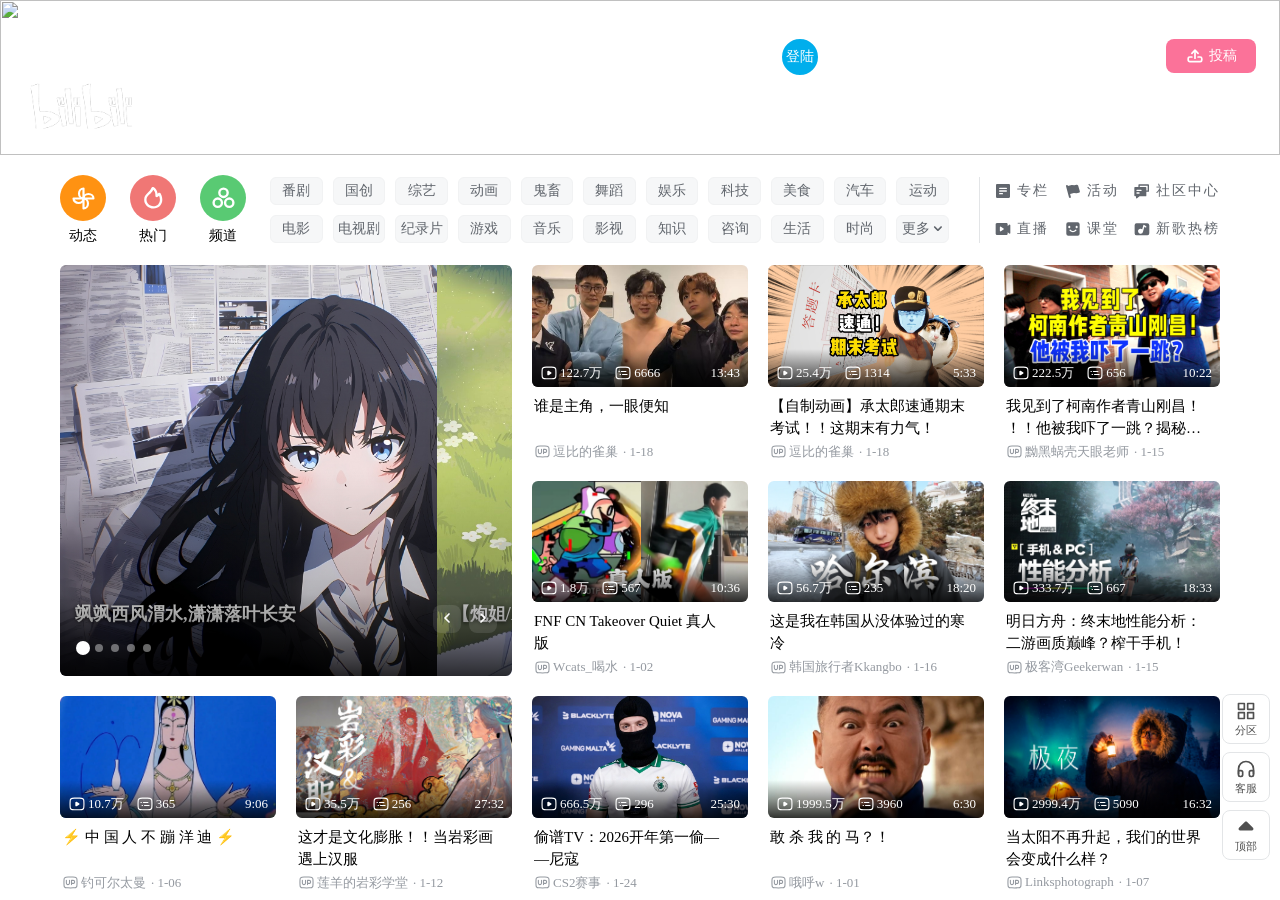
==== bilibili/index.html @ 8c2b35df "4" ====
<!DOCTYPE html>
<html lang="en">
<head>
    <meta charset="UTF-8">
    <meta name="viewport" content="width=device-width, initial-scale=1.0">
    <title>我的Bilibili</title>
    <link rel="stylesheet" href="./css/base.css">
    <link rel="icon" href="./favicon.ico">
    <link rel="stylesheet" href="./css/index.css">
    <script src="./js/carousel.js" defer></script>
</head>
<body>
    <!-- 头部 -->
    <div class="large-header">
        <!-- 导航 -->
        <div class="bili-nav">
            <ul class="left-entry">
                <li>
                    <svg width="18" height="18" viewBox="0 0 18 18" fill="none" xmlns="http://www.w3.org/2000/svg"><path fill-rule="evenodd" clip-rule="evenodd" d="M3.73252 2.67094C3.33229 2.28484 3.33229 1.64373 3.73252 1.25764C4.11291 0.890684 4.71552 0.890684 5.09591 1.25764L7.21723 3.30403C7.27749 3.36218 7.32869 3.4261 7.37081 3.49407H10.5789C10.6211 3.4261 10.6723 3.36218 10.7325 3.30403L12.8538 1.25764C13.2342 0.890684 13.8368 0.890684 14.2172 1.25764C14.6175 1.64373 14.6175 2.28484 14.2172 2.67094L13.364 3.49407H14C16.2091 3.49407 18 5.28493 18 7.49407V12.9996C18 15.2087 16.2091 16.9996 14 16.9996H4C1.79086 16.9996 0 15.2087 0 12.9996V7.49406C0 5.28492 1.79086 3.49407 4 3.49407H4.58579L3.73252 2.67094ZM4 5.42343C2.89543 5.42343 2 6.31886 2 7.42343V13.0702C2 14.1748 2.89543 15.0702 4 15.0702H14C15.1046 15.0702 16 14.1748 16 13.0702V7.42343C16 6.31886 15.1046 5.42343 14 5.42343H4ZM5 9.31747C5 8.76519 5.44772 8.31747 6 8.31747C6.55228 8.31747 7 8.76519 7 9.31747V10.2115C7 10.7638 6.55228 11.2115 6 11.2115C5.44772 11.2115 5 10.7638 5 10.2115V9.31747ZM12 8.31747C11.4477 8.31747 11 8.76519 11 9.31747V10.2115C11 10.7638 11.4477 11.2115 12 11.2115C12.5523 11.2115 13 10.7638 13 10.2115V9.31747C13 8.76519 12.5523 8.31747 12 8.31747Z" fill="currentColor"></path></svg>
                    <a href="/" class="entry-title"><span>首页</span></a>
                </li>
                <li><a href="/" class="entry-title"><span>番剧</span></a></li>
                <li><a href="/" class="entry-title"><span>直播</span></a></li>
                <li><a href="/" class="entry-title"><span>游戏中心</span></a></li>
                <li><a href="/" class="entry-title"><span>会员购</span></a></li>
                <li><a href="/" class="entry-title"><span>漫画</span></a></li>
                <li><a href="/" class="entry-title"><span>赛事</span></a></li>
                <li>
                    <svg width="16" height="16" viewBox="0 0 16 16" fill="none" xmlns="http://www.w3.org/2000/svg"><path d="M7.23181 8.65895V1.75796C7.23181 1.33935 7.57582 1 8.00018 1C8.42453 1 8.76854 1.33935 8.76854 1.75796V8.67097L9.98589 7.47009C10.286 7.17409 10.7725 7.17409 11.0725 7.47009C11.3726 7.7661 11.3726 8.24601 11.0725 8.54201L8.54958 11.0308C8.24952 11.3268 7.76302 11.3268 7.46295 11.0308L4.94002 8.54201C4.63995 8.24601 4.63995 7.7661 4.94002 7.47009C5.24008 7.17409 5.72658 7.17409 6.02665 7.47009L7.23181 8.65895Z" fill="currentColor"></path><path d="M3.48023 4.29936C2.40686 4.29936 1.53672 5.15772 1.53672 6.21656V11.5669C1.53672 12.6257 2.40686 13.4841 3.48023 13.4841H12.5198C13.5931 13.4841 14.4633 12.6257 14.4633 11.5669V6.21656C14.4633 5.15772 13.5931 4.29936 12.5198 4.29936H11.6158C11.1915 4.29936 10.8475 3.96001 10.8475 3.5414C10.8475 3.12279 11.1915 2.78344 11.6158 2.78344H12.5198C14.4418 2.78344 16 4.3205 16 6.21656V11.5669C16 13.4629 14.4418 15 12.5198 15H3.48023C1.55815 15 0 13.4629 0 11.5669V6.21656C0 4.3205 1.55815 2.78344 3.48023 2.78344H4.38418C4.80853 2.78344 5.15254 3.12279 5.15254 3.5414C5.15254 3.96001 4.80853 4.29936 4.38418 4.29936H3.48023Z" fill="currentColor"></path></svg>
                    <a href="/" class="entry-title"><span>下载客户端</span></a>
                </li>
            </ul>
            <div class="center-search-container">
                <!-- 左侧输入框 -->
                <div class="nav-search-content">
                    <input type="text" class="nav-search-input">
                </div>
                <!-- 右侧按钮 -->
                <div class="nav-search-button">
                    <svg width="17" height="17" viewBox="0 0 17 17" fill="none" xmlns="http://www.w3.org/2000/svg"><path fill-rule="evenodd" clip-rule="evenodd" d="M16.3451 15.2003C16.6377 15.4915 16.4752 15.772 16.1934 16.0632C16.15 16.1279 16.0958 16.1818 16.0525 16.2249C15.7707 16.473 15.4456 16.624 15.1854 16.3652L11.6848 12.8815C10.4709 13.8198 8.97529 14.3267 7.44714 14.3267C3.62134 14.3267 0.5 11.2314 0.5 7.41337C0.5 3.60616 3.6105 0.5 7.44714 0.5C11.2729 0.5 14.3943 3.59538 14.3943 7.41337C14.3943 8.98802 13.8524 10.5087 12.8661 11.7383L16.3451 15.2003ZM2.13647 7.4026C2.13647 10.3146 4.52083 12.6766 7.43624 12.6766C10.3517 12.6766 12.736 10.3146 12.736 7.4026C12.736 4.49058 10.3517 2.1286 7.43624 2.1286C4.50999 2.1286 2.13647 4.50136 2.13647 7.4026Z" fill="currentColor"></path></svg>
                </div>
            </div>
            <ul class="right-entry">
                <li class="header-avatar">
                    <a href="/">
                        <span>登陆</span>
                    </a>
                </li>
                <li class="right-entry-item"><a href="/">
                    <svg width="20" height="20" viewBox="0 0 20 20" fill="none" xmlns="http://www.w3.org/2000/svg"><path fill-rule="evenodd" clip-rule="evenodd" d="M10 1C5.02955 1 1 5.02955 1 10C1 14.9705 5.02955 19 10 19C14.9705 19 19 14.9705 19 10C19 5.02955 14.9705 1 10 1ZM10.0006 2.63614C14.0612 2.63614 17.3642 5.93996 17.3642 9.99977C17.3642 14.0604 14.0612 17.3634 10.0006 17.3634C5.93996 17.3634 2.63696 14.0604 2.63696 9.99977C2.63696 5.93996 5.93996 2.63614 10.0006 2.63614Z" fill="currentColor"></path><path d="M13.1381 8.05573V8.05331H10.7706C10.7859 7.8643 10.7948 7.67286 10.7948 7.47981C10.7948 7.26414 10.7843 7.05008 10.7649 6.83926C10.7658 6.82552 10.7674 6.81179 10.7674 6.79725V6.79483C10.7674 6.35541 10.4111 6 9.97254 6C9.53312 6 9.17771 6.35622 9.17771 6.79483V6.79725C9.17771 6.85137 9.18336 6.90468 9.19386 6.95557L9.18255 6.95719C9.19871 7.12924 9.20759 7.30291 9.20759 7.479C9.20759 7.67286 9.19709 7.8643 9.17771 8.0525H6.74313V8.05573C6.32876 8.08239 6 8.42649 6 8.84814V8.85057C6 9.28998 6.33683 9.64216 6.77544 9.64216C6.80937 9.64216 6.8441 9.64378 6.89903 9.64297L8.7601 9.63893C8.28837 10.7294 7.47011 11.6341 6.44507 12.2149C6.44023 12.2173 6.43619 12.2197 6.43134 12.2229C6.42003 12.2294 6.40953 12.2359 6.39822 12.2423L6.39903 12.2431C6.17528 12.3837 6.02585 12.6325 6.02585 12.916V12.9184C6.02585 13.3578 6.38207 13.7132 6.82068 13.7132C6.99111 13.7132 7.14782 13.6591 7.27706 13.5687C8.7706 12.706 9.9168 11.3094 10.4556 9.64055H13.0105C13.0517 9.64136 13.1131 9.63893 13.1131 9.63893C13.5905 9.62924 13.9039 9.2916 13.9039 8.85299V8.85057C13.9047 8.42003 13.5638 8.07108 13.1381 8.05573Z" fill="currentColor"></path><path d="M13.7731 12.5388C13.7715 12.5356 13.7691 12.5331 13.7674 12.5307C13.74 12.4814 13.7077 12.4362 13.6713 12.3942C13.1584 11.6672 12.513 11.0412 11.7674 10.5541L11.7666 10.555C11.6366 10.4613 11.4766 10.4055 11.3046 10.4055C10.8652 10.4055 10.5098 10.7617 10.5098 11.2003V11.2028C10.5098 11.5033 10.677 11.765 10.9233 11.8999C11.5615 12.3215 12.0825 12.8045 12.4944 13.4499L12.5372 13.5041C12.6786 13.6333 12.866 13.7133 13.0728 13.7133C13.5122 13.7133 13.8676 13.3571 13.8676 12.9184V12.916C13.8668 12.7795 13.8329 12.6511 13.7731 12.5388Z" fill="currentColor"></path></svg>
                    <span>大会员</span>
                </a></li>
                <li class="right-entry-item"><a href="/">
                    <svg width="20" height="20" viewBox="0 0 20 20" fill="none" xmlns="http://www.w3.org/2000/svg"><path d="M15.435 17.7717H4.567C2.60143 17.7717 1 16.1723 1 14.2047V5.76702C1 3.80144 2.59942 2.20001 4.567 2.20001H15.433C17.3986 2.20001 19 3.79943 19 5.76702V14.2047C19.002 16.1703 17.4006 17.7717 15.435 17.7717ZM4.567 4.00062C3.59327 4.00062 2.8006 4.79328 2.8006 5.76702V14.2047C2.8006 15.1784 3.59327 15.9711 4.567 15.9711H15.433C16.4067 15.9711 17.1994 15.1784 17.1994 14.2047V5.76702C17.1994 4.79328 16.4067 4.00062 15.433 4.00062H4.567Z" fill="currentColor"></path><path d="M9.99943 11.2C9.51188 11.2 9.02238 11.0667 8.59748 10.8019L8.5407 10.7635L4.3329 7.65675C3.95304 7.37731 3.88842 6.86226 4.18996 6.50976C4.48954 6.15544 5.0417 6.09699 5.4196 6.37643L9.59412 9.45943C9.84279 9.60189 10.1561 9.60189 10.4067 9.45943L14.5812 6.37643C14.9591 6.09699 15.5113 6.15544 15.8109 6.50976C16.1104 6.86409 16.0478 7.37731 15.6679 7.65675L11.4014 10.8019C10.9765 11.0667 10.487 11.2 9.99943 11.2Z" fill="currentColor"></path></svg>
                    <span>消息</span>
                </a></li>
                <li class="right-entry-item"><a href="/">
                    <svg width="20" height="21" viewBox="0 0 20 21" fill="none" xmlns="http://www.w3.org/2000/svg"><g clip-path="url(#clip0)"><path d="M10 10.743C7.69883 10.743 5.83333 8.87747 5.83333 6.5763C5.83333 4.27512 7.69883 2.40964 10 2.40964V10.743Z" stroke="currentColor" stroke-width="1.6" stroke-linejoin="round"></path><path d="M10 10.743C10 13.0441 8.1345 14.9096 5.83333 14.9096C3.53217 14.9096 1.66667 13.0441 1.66667 10.743H10Z" stroke="currentColor" stroke-width="1.6" stroke-linejoin="round"></path><path d="M10 10.743C10 8.44182 11.8655 6.57632 14.1667 6.57632C16.4679 6.57632 18.3333 8.44182 18.3333 10.743H10Z" stroke="currentColor" stroke-width="1.6" stroke-linejoin="round"></path><path d="M9.99999 10.743C12.3012 10.743 14.1667 12.6085 14.1667 14.9096C14.1667 17.2108 12.3012 19.0763 9.99999 19.0763V10.743Z" stroke="currentColor" stroke-width="1.6" stroke-linejoin="round"></path></g><defs><clipPath id="clip0"><rect width="20" height="20" fill="currentColor" transform="matrix(-1 0 0 1 20 0.742981)"></rect></clipPath></defs></svg>
                    <span>动态</span>
                </a></li>
                <li class="right-entry-item"><a href="/">
                    <svg width="20" height="21" viewBox="0 0 20 21" fill="none" xmlns="http://www.w3.org/2000/svg"><path fill-rule="evenodd" clip-rule="evenodd" d="M11.0505 3.16759L12.7915 6.69573C12.954 7.02647 13.2702 7.25612 13.6349 7.30949L17.5294 7.87474C18.448 8.00817 18.8159 9.13785 18.1504 9.78639L15.3331 12.5334C15.0686 12.7905 14.9481 13.1609 15.0104 13.5256L15.6759 17.4031C15.8328 18.3184 14.8721 19.0171 14.0497 18.5845L10.5661 16.7537C10.2402 16.5823 9.85042 16.5823 9.52373 16.7537L6.04087 18.5845C5.21848 19.0171 4.2578 18.3184 4.41468 17.4031L5.07939 13.5256C5.14166 13.1609 5.02198 12.7905 4.75755 12.5334L1.9394 9.78639C1.27469 9.13785 1.64182 8.00817 2.56126 7.87474L6.4549 7.30949C6.82041 7.25612 7.13578 7.02647 7.29832 6.69573L9.04015 3.16759C9.45095 2.33468 10.6389 2.33468 11.0505 3.16759Z" stroke="currentColor" stroke-width="1.6" stroke-linecap="round" stroke-linejoin="round"></path><path d="M11.603 11.8739C11.413 12.5556 10.7871 13.0554 10.0447 13.0554C9.29592 13.0554 8.66679 12.5467 8.48242 11.8569" stroke="currentColor" stroke-width="1.6" stroke-linecap="round" stroke-linejoin="round"></path></svg>
                    <span>收藏</span>
                </a></li>
                <li class="right-entry-item"><a href="/">
                    <svg width="20" height="21" viewBox="0 0 20 21" fill="none" xmlns="http://www.w3.org/2000/svg"><path fill-rule="evenodd" clip-rule="evenodd" d="M10 1.74286C5.02955 1.74286 1 5.7724 1 10.7429C1 15.7133 5.02955 19.7429 10 19.7429C14.9705 19.7429 19 15.7133 19 10.7429C19 5.7724 14.9705 1.74286 10 1.74286ZM10.0006 3.379C14.0612 3.379 17.3642 6.68282 17.3642 10.7426C17.3642 14.8033 14.0612 18.1063 10.0006 18.1063C5.93996 18.1063 2.63696 14.8033 2.63696 10.7426C2.63696 6.68282 5.93996 3.379 10.0006 3.379Z" fill="currentColor"></path><path d="M9.99985 6.6521V10.743" stroke="currentColor" stroke-width="1.7" stroke-linecap="round"></path><path d="M12.4545 10.7427H10" stroke="currentColor" stroke-width="1.7" stroke-linecap="round"></path></svg>
                    <span>历史</span>
                </a></li>
                <li class="right-entry-item"><a href="/">
                    <svg width="20" height="21" viewBox="0 0 20 21" fill="none" xmlns="http://www.w3.org/2000/svg"><mask id="mask0" mask-type="alpha" maskUnits="userSpaceOnUse" x="2" y="1" width="16" height="20"><path fill-rule="evenodd" clip-rule="evenodd" d="M2.5 1.74286H17.5V20.0762H2.5V1.74286Z" fill="currentColor"></path></mask><g mask="url(#mask0)"><path fill-rule="evenodd" clip-rule="evenodd" d="M9.99999 1.74286C9.92916 1.74286 9.85916 1.74369 9.78833 1.74536C5.85416 1.85453 2.58416 5.14869 2.50166 9.08286C2.44999 11.5404 3.58666 13.7304 5.36999 15.1337C5.52166 15.2529 5.63166 15.4162 5.67333 15.6045L6.30416 18.447C6.51583 19.3987 7.36083 20.0762 8.33583 20.0762H11.6617C12.6383 20.0762 13.4842 19.3987 13.6958 18.4445L14.3275 15.602C14.3692 15.4154 14.4775 15.2537 14.6275 15.1354C16.3733 13.7629 17.5 11.637 17.5 9.24286C17.5 5.10036 14.1425 1.74286 9.99999 1.74286ZM10.0003 3.40939C13.2161 3.40939 15.8336 6.02606 15.8336 9.24273C15.8336 11.0386 15.0186 12.7086 13.5978 13.8252C13.1428 14.1827 12.8244 14.6852 12.7011 15.2402L12.0686 18.0827C12.0269 18.2752 11.8586 18.4094 11.6619 18.4094H8.33609C8.14109 18.4094 7.97359 18.2761 7.93192 18.0852L7.30025 15.2427C7.17609 14.6869 6.85775 14.1827 6.40109 13.8236C4.94359 12.6769 4.12942 10.9619 4.16859 9.11773C4.23192 6.05523 6.77442 3.49606 9.83442 3.41189C9.88942 3.41023 9.94525 3.40939 10.0003 3.40939Z" fill="currentColor"></path><path d="M10 6.81299L8.81253 9.18726H11.1875L9.99952 11.561" stroke="currentColor" stroke-width="1.6" stroke-linecap="round" stroke-linejoin="round"></path></g><path d="M6.66656 15.9095H13.3332" stroke="currentColor" stroke-width="1.7"></path></svg>
                    <span>创作中心</span>
                </a></li>
                <li><a href="/" class="upload">
                    <svg width="18" height="18" viewBox="0 0 18 18" fill="none" xmlns="http://www.w3.org/2000/svg"><path d="M12.0824 10H14.1412C15.0508 10 15.7882 10.7374 15.7882 11.6471V12.8824C15.7882 13.792 15.0508 14.5294 14.1412 14.5294H3.84707C2.93743 14.5294 2.20001 13.792 2.20001 12.8824V11.6471C2.20001 10.7374 2.93743 10 3.84707 10H5.90589" stroke="currentColor" stroke-width="1.7" stroke-linecap="round" stroke-linejoin="round"></path><path d="M8.99413 11.2353L8.99413 3.82353" stroke="currentColor" stroke-width="1.7" stroke-linecap="round" stroke-linejoin="round"></path><path d="M12.0823 6.29413L8.9941 3.20589L5.90587 6.29413" stroke="currentColor" stroke-width="1.7" stroke-linecap="round" stroke-linejoin="round"></path></svg>
                    <span>投稿</span>
                </a></li>
            </ul>
        </div>
        <!-- banner -->
        <div class="bili-banner">
            <img src="./images/header/header-banner.gif" alt="">
            <div class="logo">
                <a href="/">
                    <img src="./images/header/bili_logo.png" alt="">
                </a>
            </div>
            <div class="mask"></div>
        </div>
        <!-- 频道 -->
        <div class="bili-channel">
            <div class="channel-icons">
                <a href="/">
                    <div class="icon-bg icon-bg_dynamic">
                        <svg width="22" height="23" viewBox="0 0 22 23" fill="none" xmlns="http://www.w3.org/2000/svg"><path d="M6.41659 15.625C3.88528 15.625 1.83325 13.7782 1.83325 11.5H10.9999C10.9999 13.7782 8.94789 15.625 6.41659 15.625Z" stroke="white" stroke-width="2" stroke-linecap="round" stroke-linejoin="round"></path><path d="M15.125 16.0827C15.125 18.614 13.2782 20.666 11 20.666L11 11.4993C13.2782 11.4993 15.125 13.5514 15.125 16.0827Z" stroke="white" stroke-width="2" stroke-linecap="round" stroke-linejoin="round"></path><path d="M6.875 6.91667C6.875 9.44797 8.72183 11.5 11 11.5L11 2.33333C8.72182 2.33333 6.875 4.38536 6.875 6.91667Z" stroke="white" stroke-width="2" stroke-linecap="round" stroke-linejoin="round"></path><path d="M15.5833 7.375C13.052 7.375 11 9.22183 11 11.5H20.1667C20.1667 9.22183 18.1146 7.375 15.5833 7.375Z" stroke="white" stroke-width="2" stroke-linecap="round" stroke-linejoin="round"></path></svg>
                    </div>
                    <span>动态</span>
                </a>
                <a href="/">
                    <div class="icon-bg icon-bg_popular">
                        <svg width="22" height="22" viewBox="0 0 22 22" fill="none" xmlns="http://www.w3.org/2000/svg"><path fill-rule="evenodd" clip-rule="evenodd" d="M4.89054 17.272L4.89277 17.2742C6.49674 18.8782 8.66472 19.7888 10.9624 19.7888C13.2503 19.7888 15.2113 19.0539 16.6107 17.6108L16.6108 17.6108L16.6128 17.6086C18.0002 16.1345 18.7835 14.182 18.7421 12.1819C18.7852 11.3835 18.6916 9.36321 17.4088 6.75488L17.4082 6.7537C17.209 6.35523 16.8163 6.06598 16.3391 5.96993C15.8904 5.87103 15.4021 6.01997 15.061 6.35741C14.9094 6.48781 14.7796 6.61755 14.6655 6.7317L14.6637 6.73348L14.6329 6.76426C14.2107 3.35588 12.6083 1.7368 11.1654 1.00465C11.148 0.987812 11.1265 0.967972 11.1036 0.950782C11.0775 0.931205 11.0311 0.900467 10.9694 0.888912C10.2276 0.608301 9.41043 1.01168 9.1237 1.77629L9.12314 1.7778C8.50566 3.46558 7.35287 4.62281 6.16627 5.76704C4.51756 7.33121 2.75938 9.03623 2.80163 12.093C2.75906 14.055 3.54464 15.8826 4.89054 17.272ZM3.04999 13.0648C3.01092 12.7459 2.99439 12.4218 3.00168 12.0939C2.95933 9.12977 4.6531 7.47834 6.30453 5.9116C7.49017 4.76831 8.67581 3.58267 9.31098 1.84655C9.56504 1.16904 10.2849 0.830288 10.9201 1.08435C10.9624 1.08435 11.0048 1.1267 11.0471 1.16904C11.9267 1.60884 12.8853 2.39635 13.5753 3.77299C12.8853 2.39633 11.9267 1.6088 11.0471 1.16901C11.0047 1.12666 10.9624 1.08432 10.9201 1.08432C10.2849 0.830251 9.56503 1.16901 9.31097 1.84651C8.6758 3.58263 7.49016 4.76827 6.30452 5.91157C4.65309 7.47831 2.95932 9.12973 3.00166 12.0938C2.99438 12.4218 3.01092 12.7459 3.04999 13.0648ZM14.477 7.18189C14.477 7.1819 14.477 7.18192 14.477 7.18193C14.5828 7.09724 14.6887 6.99138 14.8052 6.87493C14.9216 6.75849 15.0486 6.63146 15.1968 6.50442C15.4932 6.20801 15.9167 6.08098 16.2978 6.16567C16.7212 6.25036 17.06 6.50443 17.2294 6.84318C17.3088 7.0046 17.3835 7.16371 17.4539 7.32035C17.3835 7.1637 17.3087 7.00458 17.2294 6.84314C17.06 6.50439 16.7212 6.25032 16.2978 6.16563C15.9167 6.08094 15.4932 6.20798 15.1968 6.50439C15.0486 6.63142 14.9216 6.75845 14.8051 6.87489L14.8051 6.8749C14.7557 6.92437 14.7081 6.97191 14.6617 7.01675C14.5988 7.07745 14.5379 7.13318 14.477 7.18189ZM12.6977 6.35925C12.8428 7.15476 12.8833 7.97963 12.8679 8.74864C12.8679 8.79032 12.8704 8.8315 12.8754 8.87195C12.8704 8.83151 12.8679 8.79035 12.8679 8.74867C12.8833 7.97966 12.8428 7.15478 12.6977 6.35925ZM16.7358 10.6654C16.8108 11.1478 16.8483 11.6393 16.8483 12.1362V12.1786C16.8483 13.703 16.2978 15.2274 15.2392 16.3283C14.0535 17.4293 12.5291 18.0221 10.9201 17.9374C9.1416 17.9374 7.44783 17.2175 6.21984 15.9472C5.82743 15.5548 5.50448 15.1119 5.25584 14.6331C5.50447 15.1119 5.82743 15.5548 6.21983 15.9472C7.44782 17.2175 9.14159 17.9373 10.9201 17.9373C12.5291 18.022 14.0535 17.4292 15.2392 16.3283C16.2978 15.2273 16.8483 13.7029 16.8483 12.1785V12.1362C16.8483 11.6393 16.8108 11.1478 16.7358 10.6654ZM10.9306 17.7376C12.4802 17.8192 13.9509 17.2497 15.0989 16.1856C16.1154 15.1261 16.6483 13.655 16.6483 12.1785V12.1362C16.6483 10.8624 16.3969 9.6266 15.8955 8.49474C15.2436 9.11663 14.7845 9.49093 14.4179 9.68717C14.2122 9.79725 14.0268 9.85633 13.846 9.86789C13.6644 9.8795 13.5028 9.84219 13.3473 9.78249C12.9207 9.62211 12.6679 9.20129 12.6679 8.74864V8.74464L12.6679 8.74464C12.6889 7.69735 12.6046 6.55594 12.2954 5.53554C12.01 4.59379 11.5372 3.76766 10.7904 3.20655C9.96581 4.94926 8.72521 6.18561 7.58695 7.28323L7.50836 7.35967C5.97191 8.85397 4.81321 9.98087 4.85306 12.1325L4.85313 12.1362H4.85309C4.85309 13.5239 5.38326 14.8277 6.36125 15.8057L6.36365 15.8081L6.36363 15.8082C7.55387 17.0394 9.19573 17.7374 10.9201 17.7374H10.9306L10.9306 17.7376Z" fill="#ffffff"></path></svg>
                    </div>
                    <span>热门</span>
                </a>
                <a href="/">
                    <div class="icon-bg icon-bg_channel">
                        <svg width="21" height="21" viewBox="0 0 21 21" fill="none" xmlns="http://www.w3.org/2000/svg"><circle cx="5.6875" cy="14" r="3.5" stroke="#ffffff" stroke-width="2" stroke-linecap="round" stroke-linejoin="round"></circle><circle cx="10.5" cy="5.6875" r="3.5" stroke="#ffffff" stroke-width="2" stroke-linecap="round" stroke-linejoin="round"></circle><circle cx="15.3125" cy="14" r="3.5" stroke="#ffffff" stroke-width="2" stroke-linecap="round" stroke-linejoin="round"></circle></svg>
                    </div>
                    <span>频道</span>
                </a>
            </div>
            <div class="right-channel-container">
                <div class="channel-items_left">
                    <a href="">番剧</a>
                    <a href="">国创</a>
                    <a href="">综艺</a>
                    <a href="">动画</a>
                    <a href="">鬼畜</a>
                    <a href="">舞蹈</a>
                    <a href="">娱乐</a>
                    <a href="">科技</a>
                    <a href="">美食</a>
                    <a href="">汽车</a>
                    <a href="">运动</a>
                    <a href="">电影</a>
                    <a href="">电视剧</a>
                    <a href="">纪录片</a>
                    <a href="">游戏</a>
                    <a href="">音乐</a>
                    <a href="">影视</a>
                    <a href="">知识</a>
                    <a href="">咨询</a>
                    <a href="">生活</a>
                    <a href="">时尚</a>
                    <a href="">
                        <span>更多</span>
                        <svg width="10" height="10" viewBox="0 0 9 9" fill="none" xmlns="http://www.w3.org/2000/svg"><path fill-rule="evenodd" clip-rule="evenodd" d="M7.50588 3.40623C7.40825 3.3086 7.24996 3.3086 7.15232 3.40623L4.41244 6.14612L1.67255 3.40623C1.57491 3.3086 1.41662 3.3086 1.31899 3.40623C1.22136 3.50386 1.22136 3.66215 1.31899 3.75978L4.11781 6.5586C4.28053 6.72132 4.54434 6.72132 4.70706 6.5586L7.50588 3.75978C7.60351 3.66215 7.60351 3.50386 7.50588 3.40623Z" fill="currentColor"></path><path d="M7.15232 3.40623L7.50588 3.75978L7.50588 3.75978L7.15232 3.40623ZM7.50588 3.40623L7.15232 3.75978L7.15233 3.75978L7.50588 3.40623ZM4.41244 6.14612L4.05888 6.49967C4.15265 6.59344 4.27983 6.64612 4.41244 6.64612C4.54504 6.64612 4.67222 6.59344 4.76599 6.49967L4.41244 6.14612ZM1.67255 3.40623L2.0261 3.05268L2.0261 3.05268L1.67255 3.40623ZM1.31899 3.40623L0.965439 3.05268L0.965439 3.05268L1.31899 3.40623ZM1.31899 3.75978L1.67255 3.40623V3.40623L1.31899 3.75978ZM4.11781 6.5586L3.76425 6.91215L4.11781 6.5586ZM4.70706 6.5586L4.35351 6.20505L4.70706 6.5586ZM7.50588 3.75978L7.15233 3.40623L7.15232 3.40623L7.50588 3.75978ZM7.50588 3.75978C7.40825 3.85742 7.24996 3.85742 7.15232 3.75978L7.85943 3.05268C7.56654 2.75978 7.09166 2.75978 6.79877 3.05268L7.50588 3.75978ZM4.76599 6.49967L7.50588 3.75978L6.79877 3.05268L4.05888 5.79257L4.76599 6.49967ZM1.31899 3.75978L4.05888 6.49967L4.76599 5.79257L2.0261 3.05268L1.31899 3.75978ZM1.67254 3.75979C1.57491 3.85742 1.41662 3.85742 1.31899 3.75979L2.0261 3.05268C1.73321 2.75978 1.25833 2.75978 0.965439 3.05268L1.67254 3.75979ZM1.67255 3.40623C1.77018 3.50386 1.77018 3.66215 1.67255 3.75978L0.965439 3.05268C0.672546 3.34557 0.672546 3.82044 0.965439 4.11334L1.67255 3.40623ZM4.47136 6.20505L1.67255 3.40623L0.965439 4.11334L3.76425 6.91215L4.47136 6.20505ZM4.35351 6.20505C4.38605 6.1725 4.43882 6.1725 4.47136 6.20505L3.76425 6.91215C4.12223 7.27013 4.70264 7.27013 5.06062 6.91215L4.35351 6.20505ZM7.15232 3.40623L4.35351 6.20505L5.06062 6.91215L7.85943 4.11334L7.15232 3.40623ZM7.15233 3.75978C7.05469 3.66215 7.05469 3.50386 7.15233 3.40623L7.85943 4.11334C8.15233 3.82045 8.15233 3.34557 7.85943 3.05268L7.15233 3.75978Z" fill="currentColor"></path></svg>
                    </a>
                </div>
                <div class="channel-items_right">
                    <a href="/">
                        <svg t="1642646834655" viewBox="0 0 1024 1024" version="1.1" xmlns="http://www.w3.org/2000/svg" p-id="4061" width="200" height="200"><path d="M810.6496 153.6C843.6736 153.6 870.4 180.3264 870.4 213.3504v597.2992c0 33.024-26.7264 59.7504-59.7504 59.7504H213.3504A59.7504 59.7504 0 0 1 153.6 810.6496V213.3504C153.6 180.3264 180.3264 153.6 213.3504 153.6z m-332.8 460.8H341.3504a34.1504 34.1504 0 0 0 0 68.2496h136.4992a34.1504 34.1504 0 1 0 0-68.2496z m204.8-136.6016H341.3504a34.1504 34.1504 0 0 0 0 68.2496h341.2992a34.1504 34.1504 0 0 0 0-68.2496z m0-136.3968H341.3504a34.1504 34.1504 0 0 0 0 68.2496h341.2992a34.1504 34.1504 0 1 0 0-68.2496z" p-id="4062"></path></svg>
                        <span>专栏</span>
                    </a>
                    <a href="/">
                        <svg t="1642646710703" viewBox="0 0 1024 1024" version="1.1" xmlns="http://www.w3.org/2000/svg" p-id="3158" width="200" height="200"><path d="M682.6496 204.8512c35.4816 0 64.6656 27.136 67.9424 61.696l0.3072 6.6048V358.4l81.92-61.44a34.2016 34.2016 0 0 1 53.248 17.408l1.024 4.7616 0.3584 5.12v392.5504a34.1504 34.1504 0 0 1-50.2784 30.1056l-4.352-2.7648-81.92-61.4912v68.3008c0 33.1264-23.552 60.7232-54.8352 66.9696l-6.8608 1.024-6.5536 0.256H204.8a68.2496 68.2496 0 0 1-67.9936-61.696l-0.3072-6.5536V273.152c0-35.4816 27.136-64.6656 61.696-67.9936L204.8 204.8512h477.8496zM385.3824 389.12a34.1504 34.1504 0 0 0-34.0992 34.1504v179.6096a34.1504 34.1504 0 0 0 53.0432 28.416l134.7584-89.8048a34.1504 34.1504 0 0 0 0-56.832L404.3264 394.8544a34.1504 34.1504 0 0 0-18.944-5.7344z" p-id="3159"></path></svg>
                        <span>直播</span>
                    </a>
                    <a href="/">
                        <svg t="1642646844599" viewBox="0 0 1024 1024" version="1.1" xmlns="http://www.w3.org/2000/svg" p-id="4188" width="200" height="200"><path d="M772.4544 229.2736l2.048 6.4512 87.2448 283.136c8.8576 33.1264-10.24 66.56-41.984 78.4384l-6.5536 2.048-118.1696 31.744a32.768 32.768 0 0 1-8.192 1.0752l-4.096-0.2048-124.672-14.6432-193.3824 51.8144 36.6592 136.704a49.152 49.152 0 0 1-93.184 30.8736l-1.792-5.4272L155.2896 267.264a49.152 49.152 0 0 1 93.184-30.8736l1.792 5.4272 4.096 15.36 188.928-50.6368a32.768 32.768 0 0 1 8.1408-1.0752l4.096 0.2048 124.5184 14.592 112.1792-30.0544c33.4336-8.96 68.1984 7.7824 80.2304 39.0144z" p-id="4189"></path></svg>
                        <span>活动</span>
                    </a>
                    <a href="/">
                        <svg t="1642669966795" viewBox="0 0 1024 1024" version="1.1" xmlns="http://www.w3.org/2000/svg" p-id="2862" width="200" height="200"><path d="M749.2096 168.96a102.4 102.4 0 0 1 102.2464 96.3584l0.1536 6.0416v477.8496a102.4 102.4 0 0 1-96.3584 102.2464l-6.0416 0.1536H271.36a102.4 102.4 0 0 1-102.2464-96.3584l-0.1536-6.0416V271.36a102.4 102.4 0 0 1 96.3584-102.2464L271.36 168.96h477.8496z m-69.9392 385.4848a34.1504 34.1504 0 0 0-48.2816 0 170.6496 170.6496 0 0 1-241.3568 0 34.1504 34.1504 0 1 0-48.2816 48.2304 238.9504 238.9504 0 0 0 337.92 0 34.1504 34.1504 0 0 0 0-48.2304zM322.56 339.6608a51.2 51.2 0 0 0-51.2 51.2v34.1504a51.2 51.2 0 1 0 102.4 0v-34.1504a51.2 51.2 0 0 0-51.2-51.2z m375.4496 0a51.2 51.2 0 0 0-51.2 51.2v34.1504a51.2 51.2 0 1 0 102.4 0v-34.1504a51.2 51.2 0 0 0-51.2-51.2z" p-id="2863"></path></svg>
                        <span>课堂</span>
                    </a>
                    <a href="/">
                        <svg t="1642670011510" viewBox="0 0 1024 1024" version="1.1" xmlns="http://www.w3.org/2000/svg" p-id="3116" width="200" height="200"><path d="M836.3008 170.6496c17.1008 0 31.2832 12.6464 33.7408 29.0816L870.4 204.8v316.16a34.1504 34.1504 0 0 1-29.0816 33.792l-5.0176 0.3584h-102.4v195.7888a34.1504 34.1504 0 0 1-29.1328 33.792l-5.0176 0.3584H386.7648l-127.3344 95.5392a34.2016 34.2016 0 0 1-53.248-17.3568l-1.024-4.8128-0.3584-5.12-0.0512-68.3008H153.6a34.1504 34.1504 0 0 1-32.6656-24.2176l-1.0752-4.8128-0.4096-5.0688v-409.6c0-17.152 12.6464-31.3344 29.0816-33.792L153.6 307.2h174.2336V204.8c0-17.152 12.6464-31.3344 29.1328-33.792l5.0176-0.3584h474.3168z m-477.9008 409.6H256l-5.0688 0.4096a34.1504 34.1504 0 0 0 0 67.4816l5.0688 0.4096h102.4l5.0688-0.4096A34.1504 34.1504 0 0 0 358.4 580.2496z m102.4-136.4992H256l-5.0688 0.4096a34.1504 34.1504 0 0 0 0 67.4816l5.0688 0.4096h204.8l5.0688-0.4096A34.1504 34.1504 0 0 0 460.8 443.7504z m341.2992-204.8512h-406.016v68.2496h303.616c17.152 0 31.3856 12.6464 33.792 29.1328l0.3584 5.0176v145.4592l68.2496 0.0512V238.8992z" p-id="3117"></path></svg>
                        <span>社区中心</span>
                    </a>
                    <a href="/">
                        <svg t="1642669999866" viewBox="0 0 1024 1024" version="1.1" xmlns="http://www.w3.org/2000/svg" p-id="2989" width="200" height="200"><path d="M783.36 221.8496a102.4 102.4 0 0 1 102.0928 94.7712l0.3072 7.68v409.6a102.4 102.4 0 0 1-94.72 102.0928l-7.68 0.256H237.2096a102.4 102.4 0 0 1-102.0928-94.72l-0.3072-7.68v-409.6A102.4 102.4 0 0 1 229.5808 222.208l7.68-0.3072H783.36z m-155.5968 81.408a34.1504 34.1504 0 0 0-50.7904 23.6032l-54.1696 203.3152a128 128 0 1 0-108.288 220.8256l6.7584 1.024a128 128 0 0 0 141.5168-104.8576l71.7824-253.7984 47.4624 35.4816 3.2768 2.2016a34.1504 34.1504 0 0 0 37.5808-56.832l-91.8528-68.7616z" p-id="2990"></path></svg>
                        <span>新歌热榜</span>
                    </a>
                </div>
            </div>
        </div>
    </div>
    <!-- 主体 -->
    <div class="main">
        <!-- 轮播图 -->
        <div class="recommended-container">
            <div class="carousel-area">
                <div class="carousel-list">
                    <div class="carousel-item">
                        <img src="./images/carousel/1.jpg" alt="">
                        <div class="carousel-title">飒飒西风渭水,潇潇落叶长安</div>
                    </div>

                    <div class="carousel-item">
                        <img src="./images/carousel/2.jpg" alt="">
                        <div class="carousel-title">【炮姐/AMV】我永远都会守护在你的身边！</div>
                    </div>

                    <div class="carousel-item">
                        <img src="./images/carousel/3.jpg" alt="">
                        <div class="carousel-title">每天一遍，青春无极限！</div>
                    </div>

                    <div class="carousel-item">
                        <img src="./images/carousel/4.jpg" alt="">
                        <div class="carousel-title">“少年，你也喜欢怀念过去吗？”</div>
                    </div>

                    <div class="carousel-item">
                        <img src="./images/carousel/5.jpg" alt="">
                        <div class="carousel-title">“ 爱 上 的 过 程 也 是 爱 ”</div>
                    </div>
                    <div class="carousel-item">
                        <img src="./images/carousel/1.jpg" alt="">
                        <div class="carousel-title">飒飒西风渭水,潇潇落叶长安</div>
                    </div>
            </div>                
                <div class="mask"></div>
                <div class="tools">
                    <ul class ="indicator">
                        <li class="active"></li>
                        <li></li>
                        <li></li>
                        <li></li>
                        <li></li>
                    </ul>
                    <div class="buttons">
                        <button class = "prev-btn">
                            <svg style="transform:rotate(180deg);" viewBox="0 0 1024 1024">
                                <path fill="none" stroke-linejoin="round" stroke-linecap="round" stroke-width="145.067" stroke="currentColor" d="m341.333 170.667 341.334 341.332-341.334 341.335"></path>
                            </svg>
                        </button>
                        <button class = "next-btn">
                            <svg viewBox="0 0 1024 1024">
                                <path fill="none" stroke-linejoin="round" stroke-linecap="round" stroke-width="145.067" stroke="currentColor" d="m341.333 170.667 341.334 341.332-341.334 341.335"></path>
                            </svg>
                        </button>
                    </div>
                </div>
            </div>            
            <!-- 推荐列表 -->
            <div class="recommended-card">
                <a href="/">
                    <div class="card-image">
                        <img src="./images/rec/1.jpg" alt="">
                        <!-- 遮罩层 -->
                        <div class="image-mask">
                            <div class="stats-left">
                                <span class="stats-item">
                                    <!-- B站标准播放量图标 -->
                                    <svg xmlns="http://www.w3.org/2000/svg" xmlns:xlink="http://www.w3.org/1999/xlink" viewBox="0 0 24 24" width="24" height="24" fill="#ffffffff" class="bili-video-card__stats-icon">
                                        <path d="M12 4.99805C9.48178 4.99805 7.283 5.12616 5.73089 5.25202C4.65221 5.33949 3.81611 6.16352 3.72 7.23254C3.60607 8.4998 3.5 10.171 3.5 11.998C3.5 13.8251 3.60607 15.4963 3.72 16.7635C3.81611 17.8325 4.65221 18.6566 5.73089 18.7441C7.283 18.8699 9.48178 18.998 12 18.998C14.5185 18.998 16.714 18.8699 18.2696 18.7441C19.3481 18.6555 20.184 17.8328 20.2801 16.764C20.394 15.4973 20.5 13.8265 20.5 11.998C20.5 10.1695 20.394 8.49877 20.2801 7.23205C20.184 6.1633 19.3481 5.33952 18.2696 5.25205C16.714 5.12618 14.5185 4.99805 12 4.99805ZM5.60965 3.75693C7.19232 3.62859 9.43258 3.49805 12 3.49805C14.5677 3.49805 16.8081 3.62861 18.3908 3.75696C20.1826 3.90272 21.6118 5.29278 21.7741 7.09773C21.8909 8.3969 22 10.11405 22 11.998C22 13.88205 21.8909 15.5992 21.7741 16.8984C21.6118 18.7033 20.1818 20.09335 18.3908 20.23915C16.8081 20.3675 14.5677 20.498 12 20.498C9.43258 20.498 7.19232 20.3675 5.60965 20.239C3.81206 20.0934 2.3831 18.70295 2.22603 16.8979C2.10918 15.5982 2 13.8808 2 11.998C2 10.1153 2.10918 8.39787 2.22603 7.09823C2.3831 5.29312 3.81206 3.9008 5.60965 3.75693Z" fill="currentColor"/>
                                        <path d="M14.7138 10.96875C15.50765 11.4271 15.50765 12.573 14.71375 13.0313L11.5362 14.8659C10.74235 15.3242 9.75 14.7513 9.75001 13.8346L9.75001 10.1655C9.75001 9.24881 10.74235 8.67587 11.5362 9.13422L14.7138 10.96875" fill="currentColor"/>
                                    </svg>
                                    <span>122.7万</span>
                                </span>
                                <span class="stats-item">
                                    <!-- B站标准弹幕数图标 -->
                                    <svg xmlns="http://www.w3.org/2000/svg" xmlns:xlink="http://www.w3.org/1999/xlink" viewBox="0 0 24 24" width="24" height="24" fill="#ffffffff" class="bili-video-card__stats-icon">
                                        <path d="M12 4.99805C9.48178 4.99805 7.283 5.12616 5.73089 5.25202C4.65221 5.33949 3.81611 6.16352 3.72 7.23254C3.60607 8.4998 3.5 10.171 3.5 11.998C3.5 13.8251 3.60607 15.4963 3.72 16.7635C3.81611 17.8325 4.65221 18.6566 5.73089 18.7441C7.283 18.8699 9.48178 18.998 12 18.998C14.5185 18.998 16.714 18.8699 18.2696 18.7441C19.3481 18.6555 20.184 17.8328 20.2801 16.764C20.394 15.4973 20.5 13.8265 20.5 11.998C20.5 10.1695 20.394 8.49877 20.2801 7.23205C20.184 6.1633 19.3481 5.33952 18.2696 5.25205C16.714 5.12618 14.5185 4.99805 12 4.99805ZM5.60965 3.75693C7.19232 3.62859 9.43258 3.49805 12 3.49805C14.5677 3.49805 16.8081 3.62861 18.3908 3.75696C20.1826 3.90272 21.6118 5.29278 21.7741 7.09773C21.8909 8.3969 22 10.11405 22 11.998C22 13.88205 21.8909 15.5992 21.7741 16.8984C21.6118 18.7033 20.1818 20.09335 18.3908 20.23915C16.8081 20.3675 14.5677 20.498 12 20.498C9.43258 20.498 7.19232 20.3675 5.60965 20.239C3.81206 20.0934 2.3831 18.70295 2.22603 16.8979C2.10918 15.5982 2 13.8808 2 11.998C2 10.1153 2.10918 8.39787 2.22603 7.09823C2.3831 5.29312 3.81206 3.9008 5.60965 3.75693Z" fill="currentColor"/>
                                        <path d="M15.875 10.75L9.875 10.75C9.46079 10.75 9.125 10.4142 9.125 10C9.125 9.58579 9.46079 9.25 9.875 9.25L15.875 9.25C16.2892 9.25 16.625 9.58579 16.625 10C16.625 10.4142 16.2892 10.75 15.875 10.75z" fill="currentColor"/>
                                        <path d="M17.375 14.75L11.375 14.75C10.9608 14.75 10.625 14.4142 10.625 14C10.625 13.5858 10.9608 13.25 11.375 13.25L17.375 13.25C17.7892 13.25 18.125 13.5858 18.125 14C18.125 14.4142 17.7892 14.75 17.375 14.75z" fill="currentColor"/>
                                        <path d="M7.875 10C7.875 10.4142 7.53921 10.75 7.125 10.75L6.625 10.75C6.21079 10.75 5.875 10.4142 5.875 10C5.875 9.58579 6.21079 9.25 6.625 9.25L7.125 9.25C7.53921 9.25 7.875 9.58579 7.875 10z" fill="currentColor"/>
                                        <path d="M9.375 14C9.375 14.4142 9.03921 14.75 8.625 14.75L8.125 14.75C7.71079 14.75 7.375 14.4142 7.375 14C7.375 13.5858 7.71079 13.25 8.125 13.25L8.625 13.25C9.03921 13.25 9.375 13.5858 9.375 14z" fill="currentColor"/>
                                    </svg>
                                    <span>6666</span>
                                </span>
                            </div>
                            <!-- 时长 -->
                            <div class="stats-right">
                                <span>13:43</span>
                            </div>
                        </div>
                    </div>
                    <div class="card-info">
                        <h3>谁是主角，一眼便知</h3>
                        <div class="info-bottom">
                            <a href="/">
                                <!-- B站标准UP主头像图标 -->
                                <svg xmlns="http://www.w3.org/2000/svg" xmlns:xlink="http://www.w3.org/1999/xlink" viewBox="0 0 24 24" width="24" height="24" fill="currentColor" class="bili-video-card__info--owner_up">
                                    <path d="M6.15 8.24805C6.6542 8.24805 6.9 8.58383 6.9 8.99805L6.9 12.7741C6.9 13.5881 7.55988 14.248 8.3739 14.248C9.18791 14.248 9.8478 13.5881 9.8478 12.7741L9.8478 8.99805C9.8478 8.58383 10.1836 8.24805 10.5978 8.24805C11.012 8.24805 11.3478 8.58383 11.3478 8.99805L11.3478 12.7741C11.3478 14.41655 10.01635 15.748 8.3739 15.748C6.73146 15.748 5.4 14.41655 5.4 12.7741L5.4 8.99805C5.4 8.58383 5.73578 8.24805 6.15 8.24805z" fill="currentColor"/>
                                    <path d="M12.6522 8.99805C12.6522 8.58383 12.98795 8.24805 13.4022 8.24805L15.725 8.24805C17.31285 8.24805 18.6 9.53522 18.6 11.123C18.6 12.71085 17.31285 13.998 15.725 13.998L14.1522 13.998L14.1522 14.998C14.1522 15.4122 13.8164 15.748 13.4022 15.748C12.98795 15.748 12.6522 15.4122 12.6522 14.998L12.6522 8.99805zM14.1522 12.498L15.725 12.498C16.4844 12.498 17.1 11.8824 17.1 11.123C17.1 10.36365 16.4844 9.74804 15.725 9.74804L14.1522 9.74804L14.1522 12.498z" fill="currentColor"/>
                                    <path d="M12 4.99805C9.48178 4.99805 7.283 5.12616 5.73089 5.25202C4.65221 5.33949 3.81611 6.16352 3.72 7.23254C3.60607 8.4998 3.5 10.171 3.5 11.998C3.5 13.8251 3.60607 15.4963 3.72 16.7635C3.81611 17.8325 4.65221 18.6566 5.73089 18.7441C7.283 18.8699 9.48178 18.998 12 18.998C14.5185 18.998 16.714 18.8699 18.2696 18.7441C19.3481 18.6555 20.184 17.8328 20.2801 16.764C20.394 15.4973 20.5 13.8265 20.5 11.998C20.5 10.1695 20.394 8.49877 20.2801 7.23205C20.184 6.1633 19.3481 5.33952 18.2696 5.25205C16.714 5.12618 14.5185 4.99805 12 4.99805ZM5.60965 3.75693C7.19232 3.62859 9.43258 3.49805 12 3.49805C14.5677 3.49805 16.8081 3.62861 18.3908 3.75696C20.1826 3.90272 21.6118 5.29278 21.7741 7.09773C21.8909 8.3969 22 10.11405 22 11.998C22 13.88205 21.8909 15.5992 21.7741 16.8984C21.6118 18.7033 20.1818 20.09335 18.3908 20.23915C16.8081 20.3675 14.5677 20.498 12 20.498C9.43258 20.498 7.19232 20.3675 5.60965 20.239C3.81206 20.0934 2.3831 18.70295 2.22603 16.8979C2.10918 15.5982 2 13.8808 2 11.998C2 10.1153 2.10918 8.39787 2.22603 7.09823C2.3831 5.29312 3.81206 3.9008 5.60965 3.75693Z" fill="currentColor"/>
                                </svg>
                                <span>逗比的雀巢</span>
                                <span class="info-date"> · 1-18</span>
                            </a>
                        </div>
                    </div>
                </a>
            </div>
            <div class="recommended-card">
                <a href="/">
                    <div class="card-image">
                        <img src="./images/rec/2.jpg" alt="">
                        <!-- 遮罩层 -->
                        <div class="image-mask">
                            <div class="stats-left">
                                <span class="stats-item">
                                    <!-- B站标准播放量图标 -->
                                    <svg xmlns="http://www.w3.org/2000/svg" xmlns:xlink="http://www.w3.org/1999/xlink" viewBox="0 0 24 24" width="24" height="24" fill="#ffffffff" class="bili-video-card__stats-icon">
                                        <path d="M12 4.99805C9.48178 4.99805 7.283 5.12616 5.73089 5.25202C4.65221 5.33949 3.81611 6.16352 3.72 7.23254C3.60607 8.4998 3.5 10.171 3.5 11.998C3.5 13.8251 3.60607 15.4963 3.72 16.7635C3.81611 17.8325 4.65221 18.6566 5.73089 18.7441C7.283 18.8699 9.48178 18.998 12 18.998C14.5185 18.998 16.714 18.8699 18.2696 18.7441C19.3481 18.6555 20.184 17.8328 20.2801 16.764C20.394 15.4973 20.5 13.8265 20.5 11.998C20.5 10.1695 20.394 8.49877 20.2801 7.23205C20.184 6.1633 19.3481 5.33952 18.2696 5.25205C16.714 5.12618 14.5185 4.99805 12 4.99805ZM5.60965 3.75693C7.19232 3.62859 9.43258 3.49805 12 3.49805C14.5677 3.49805 16.8081 3.62861 18.3908 3.75696C20.1826 3.90272 21.6118 5.29278 21.7741 7.09773C21.8909 8.3969 22 10.11405 22 11.998C22 13.88205 21.8909 15.5992 21.7741 16.8984C21.6118 18.7033 20.1818 20.09335 18.3908 20.23915C16.8081 20.3675 14.5677 20.498 12 20.498C9.43258 20.498 7.19232 20.3675 5.60965 20.239C3.81206 20.0934 2.3831 18.70295 2.22603 16.8979C2.10918 15.5982 2 13.8808 2 11.998C2 10.1153 2.10918 8.39787 2.22603 7.09823C2.3831 5.29312 3.81206 3.9008 5.60965 3.75693Z" fill="currentColor"/>
                                        <path d="M14.7138 10.96875C15.50765 11.4271 15.50765 12.573 14.71375 13.0313L11.5362 14.8659C10.74235 15.3242 9.75 14.7513 9.75001 13.8346L9.75001 10.1655C9.75001 9.24881 10.74235 8.67587 11.5362 9.13422L14.7138 10.96875" fill="currentColor"/>
                                    </svg>
                                    <span>25.4万</span>
                                </span>
                                <span class="stats-item">
                                    <!-- B站标准弹幕数图标 -->
                                    <svg xmlns="http://www.w3.org/2000/svg" xmlns:xlink="http://www.w3.org/1999/xlink" viewBox="0 0 24 24" width="24" height="24" fill="#ffffffff" class="bili-video-card__stats-icon">
                                        <path d="M12 4.99805C9.48178 4.99805 7.283 5.12616 5.73089 5.25202C4.65221 5.33949 3.81611 6.16352 3.72 7.23254C3.60607 8.4998 3.5 10.171 3.5 11.998C3.5 13.8251 3.60607 15.4963 3.72 16.7635C3.81611 17.8325 4.65221 18.6566 5.73089 18.7441C7.283 18.8699 9.48178 18.998 12 18.998C14.5185 18.998 16.714 18.8699 18.2696 18.7441C19.3481 18.6555 20.184 17.8328 20.2801 16.764C20.394 15.4973 20.5 13.8265 20.5 11.998C20.5 10.1695 20.394 8.49877 20.2801 7.23205C20.184 6.1633 19.3481 5.33952 18.2696 5.25205C16.714 5.12618 14.5185 4.99805 12 4.99805ZM5.60965 3.75693C7.19232 3.62859 9.43258 3.49805 12 3.49805C14.5677 3.49805 16.8081 3.62861 18.3908 3.75696C20.1826 3.90272 21.6118 5.29278 21.7741 7.09773C21.8909 8.3969 22 10.11405 22 11.998C22 13.88205 21.8909 15.5992 21.7741 16.8984C21.6118 18.7033 20.1818 20.09335 18.3908 20.23915C16.8081 20.3675 14.5677 20.498 12 20.498C9.43258 20.498 7.19232 20.3675 5.60965 20.239C3.81206 20.0934 2.3831 18.70295 2.22603 16.8979C2.10918 15.5982 2 13.8808 2 11.998C2 10.1153 2.10918 8.39787 2.22603 7.09823C2.3831 5.29312 3.81206 3.9008 5.60965 3.75693Z" fill="currentColor"/>
                                        <path d="M15.875 10.75L9.875 10.75C9.46079 10.75 9.125 10.4142 9.125 10C9.125 9.58579 9.46079 9.25 9.875 9.25L15.875 9.25C16.2892 9.25 16.625 9.58579 16.625 10C16.625 10.4142 16.2892 10.75 15.875 10.75z" fill="currentColor"/>
                                        <path d="M17.375 14.75L11.375 14.75C10.9608 14.75 10.625 14.4142 10.625 14C10.625 13.5858 10.9608 13.25 11.375 13.25L17.375 13.25C17.7892 13.25 18.125 13.5858 18.125 14C18.125 14.4142 17.7892 14.75 17.375 14.75z" fill="currentColor"/>
                                        <path d="M7.875 10C7.875 10.4142 7.53921 10.75 7.125 10.75L6.625 10.75C6.21079 10.75 5.875 10.4142 5.875 10C5.875 9.58579 6.21079 9.25 6.625 9.25L7.125 9.25C7.53921 9.25 7.875 9.58579 7.875 10z" fill="currentColor"/>
                                        <path d="M9.375 14C9.375 14.4142 9.03921 14.75 8.625 14.75L8.125 14.75C7.71079 14.75 7.375 14.4142 7.375 14C7.375 13.5858 7.71079 13.25 8.125 13.25L8.625 13.25C9.03921 13.25 9.375 13.5858 9.375 14z" fill="currentColor"/>
                                    </svg>
                                    <span>1314</span>
                                </span>
                            </div>
                            <!-- 时长 -->
                            <div class="stats-right">
                                <span>5:33</span>
                            </div>
                        </div>
                    </div>
                    <div class="card-info">
                        <h3>【自制动画】承太郎速通期末考试！！这期末有力气！</h3>
                        <div class="info-bottom">
                            <a href="/">
                                <!-- B站标准UP主头像图标 -->
                                <svg xmlns="http://www.w3.org/2000/svg" xmlns:xlink="http://www.w3.org/1999/xlink" viewBox="0 0 24 24" width="24" height="24" fill="currentColor" class="bili-video-card__info--owner_up">
                                    <path d="M6.15 8.24805C6.6542 8.24805 6.9 8.58383 6.9 8.99805L6.9 12.7741C6.9 13.5881 7.55988 14.248 8.3739 14.248C9.18791 14.248 9.8478 13.5881 9.8478 12.7741L9.8478 8.99805C9.8478 8.58383 10.1836 8.24805 10.5978 8.24805C11.012 8.24805 11.3478 8.58383 11.3478 8.99805L11.3478 12.7741C11.3478 14.41655 10.01635 15.748 8.3739 15.748C6.73146 15.748 5.4 14.41655 5.4 12.7741L5.4 8.99805C5.4 8.58383 5.73578 8.24805 6.15 8.24805z" fill="currentColor"/>
                                    <path d="M12.6522 8.99805C12.6522 8.58383 12.98795 8.24805 13.4022 8.24805L15.725 8.24805C17.31285 8.24805 18.6 9.53522 18.6 11.123C18.6 12.71085 17.31285 13.998 15.725 13.998L14.1522 13.998L14.1522 14.998C14.1522 15.4122 13.8164 15.748 13.4022 15.748C12.98795 15.748 12.6522 15.4122 12.6522 14.998L12.6522 8.99805zM14.1522 12.498L15.725 12.498C16.4844 12.498 17.1 11.8824 17.1 11.123C17.1 10.36365 16.4844 9.74804 15.725 9.74804L14.1522 9.74804L14.1522 12.498z" fill="currentColor"/>
                                    <path d="M12 4.99805C9.48178 4.99805 7.283 5.12616 5.73089 5.25202C4.65221 5.33949 3.81611 6.16352 3.72 7.23254C3.60607 8.4998 3.5 10.171 3.5 11.998C3.5 13.8251 3.60607 15.4963 3.72 16.7635C3.81611 17.8325 4.65221 18.6566 5.73089 18.7441C7.283 18.8699 9.48178 18.998 12 18.998C14.5185 18.998 16.714 18.8699 18.2696 18.7441C19.3481 18.6555 20.184 17.8328 20.2801 16.764C20.394 15.4973 20.5 13.8265 20.5 11.998C20.5 10.1695 20.394 8.49877 20.2801 7.23205C20.184 6.1633 19.3481 5.33952 18.2696 5.25205C16.714 5.12618 14.5185 4.99805 12 4.99805ZM5.60965 3.75693C7.19232 3.62859 9.43258 3.49805 12 3.49805C14.5677 3.49805 16.8081 3.62861 18.3908 3.75696C20.1826 3.90272 21.6118 5.29278 21.7741 7.09773C21.8909 8.3969 22 10.11405 22 11.998C22 13.88205 21.8909 15.5992 21.7741 16.8984C21.6118 18.7033 20.1818 20.09335 18.3908 20.23915C16.8081 20.3675 14.5677 20.498 12 20.498C9.43258 20.498 7.19232 20.3675 5.60965 20.239C3.81206 20.0934 2.3831 18.70295 2.22603 16.8979C2.10918 15.5982 2 13.8808 2 11.998C2 10.1153 2.10918 8.39787 2.22603 7.09823C2.3831 5.29312 3.81206 3.9008 5.60965 3.75693Z" fill="currentColor"/>
                                </svg>
                                <span>逗比的雀巢</span>
                                <span class="info-date"> · 1-18</span>
                            </a>
                        </div>
                    </div>
                </a>
            </div>
            <div class="recommended-card">
                <a href="/">
                    <div class="card-image">
                        <img src="./images/rec/3.jpg" alt="">
                        <!-- 遮罩层 -->
                        <div class="image-mask">
                            <div class="stats-left">
                                <span class="stats-item">
                                    <!-- B站标准播放量图标 -->
                                    <svg xmlns="http://www.w3.org/2000/svg" xmlns:xlink="http://www.w3.org/1999/xlink" viewBox="0 0 24 24" width="24" height="24" fill="#ffffffff" class="bili-video-card__stats-icon">
                                        <path d="M12 4.99805C9.48178 4.99805 7.283 5.12616 5.73089 5.25202C4.65221 5.33949 3.81611 6.16352 3.72 7.23254C3.60607 8.4998 3.5 10.171 3.5 11.998C3.5 13.8251 3.60607 15.4963 3.72 16.7635C3.81611 17.8325 4.65221 18.6566 5.73089 18.7441C7.283 18.8699 9.48178 18.998 12 18.998C14.5185 18.998 16.714 18.8699 18.2696 18.7441C19.3481 18.6555 20.184 17.8328 20.2801 16.764C20.394 15.4973 20.5 13.8265 20.5 11.998C20.5 10.1695 20.394 8.49877 20.2801 7.23205C20.184 6.1633 19.3481 5.33952 18.2696 5.25205C16.714 5.12618 14.5185 4.99805 12 4.99805ZM5.60965 3.75693C7.19232 3.62859 9.43258 3.49805 12 3.49805C14.5677 3.49805 16.8081 3.62861 18.3908 3.75696C20.1826 3.90272 21.6118 5.29278 21.7741 7.09773C21.8909 8.3969 22 10.11405 22 11.998C22 13.88205 21.8909 15.5992 21.7741 16.8984C21.6118 18.7033 20.1818 20.09335 18.3908 20.23915C16.8081 20.3675 14.5677 20.498 12 20.498C9.43258 20.498 7.19232 20.3675 5.60965 20.239C3.81206 20.0934 2.3831 18.70295 2.22603 16.8979C2.10918 15.5982 2 13.8808 2 11.998C2 10.1153 2.10918 8.39787 2.22603 7.09823C2.3831 5.29312 3.81206 3.9008 5.60965 3.75693Z" fill="currentColor"/>
                                        <path d="M14.7138 10.96875C15.50765 11.4271 15.50765 12.573 14.71375 13.0313L11.5362 14.8659C10.74235 15.3242 9.75 14.7513 9.75001 13.8346L9.75001 10.1655C9.75001 9.24881 10.74235 8.67587 11.5362 9.13422L14.7138 10.96875" fill="currentColor"/>
                                    </svg>
                                    <span>222.5万</span>
                                </span>
                                <span class="stats-item">
                                    <!-- B站标准弹幕数图标 -->
                                    <svg xmlns="http://www.w3.org/2000/svg" xmlns:xlink="http://www.w3.org/1999/xlink" viewBox="0 0 24 24" width="24" height="24" fill="#ffffffff" class="bili-video-card__stats-icon">
                                        <path d="M12 4.99805C9.48178 4.99805 7.283 5.12616 5.73089 5.25202C4.65221 5.33949 3.81611 6.16352 3.72 7.23254C3.60607 8.4998 3.5 10.171 3.5 11.998C3.5 13.8251 3.60607 15.4963 3.72 16.7635C3.81611 17.8325 4.65221 18.6566 5.73089 18.7441C7.283 18.8699 9.48178 18.998 12 18.998C14.5185 18.998 16.714 18.8699 18.2696 18.7441C19.3481 18.6555 20.184 17.8328 20.2801 16.764C20.394 15.4973 20.5 13.8265 20.5 11.998C20.5 10.1695 20.394 8.49877 20.2801 7.23205C20.184 6.1633 19.3481 5.33952 18.2696 5.25205C16.714 5.12618 14.5185 4.99805 12 4.99805ZM5.60965 3.75693C7.19232 3.62859 9.43258 3.49805 12 3.49805C14.5677 3.49805 16.8081 3.62861 18.3908 3.75696C20.1826 3.90272 21.6118 5.29278 21.7741 7.09773C21.8909 8.3969 22 10.11405 22 11.998C22 13.88205 21.8909 15.5992 21.7741 16.8984C21.6118 18.7033 20.1818 20.09335 18.3908 20.23915C16.8081 20.3675 14.5677 20.498 12 20.498C9.43258 20.498 7.19232 20.3675 5.60965 20.239C3.81206 20.0934 2.3831 18.70295 2.22603 16.8979C2.10918 15.5982 2 13.8808 2 11.998C2 10.1153 2.10918 8.39787 2.22603 7.09823C2.3831 5.29312 3.81206 3.9008 5.60965 3.75693Z" fill="currentColor"/>
                                        <path d="M15.875 10.75L9.875 10.75C9.46079 10.75 9.125 10.4142 9.125 10C9.125 9.58579 9.46079 9.25 9.875 9.25L15.875 9.25C16.2892 9.25 16.625 9.58579 16.625 10C16.625 10.4142 16.2892 10.75 15.875 10.75z" fill="currentColor"/>
                                        <path d="M17.375 14.75L11.375 14.75C10.9608 14.75 10.625 14.4142 10.625 14C10.625 13.5858 10.9608 13.25 11.375 13.25L17.375 13.25C17.7892 13.25 18.125 13.5858 18.125 14C18.125 14.4142 17.7892 14.75 17.375 14.75z" fill="currentColor"/>
                                        <path d="M7.875 10C7.875 10.4142 7.53921 10.75 7.125 10.75L6.625 10.75C6.21079 10.75 5.875 10.4142 5.875 10C5.875 9.58579 6.21079 9.25 6.625 9.25L7.125 9.25C7.53921 9.25 7.875 9.58579 7.875 10z" fill="currentColor"/>
                                        <path d="M9.375 14C9.375 14.4142 9.03921 14.75 8.625 14.75L8.125 14.75C7.71079 14.75 7.375 14.4142 7.375 14C7.375 13.5858 7.71079 13.25 8.125 13.25L8.625 13.25C9.03921 13.25 9.375 13.5858 9.375 14z" fill="currentColor"/>
                                    </svg>
                                    <span>656</span>
                                </span>
                            </div>
                            <!-- 时长 -->
                            <div class="stats-right">
                                <span>10:22</span>
                            </div>
                        </div>
                    </div>
                    <div class="card-info">
                        <h3>我见到了柯南作者青山刚昌！！！他被我吓了一跳？揭秘鸟取柯南机场&柯南小镇！二次元探店第21期</h3>
                        <div class="info-bottom">
                            <a href="/">
                                <!-- B站标准UP主头像图标 -->
                                <svg xmlns="http://www.w3.org/2000/svg" xmlns:xlink="http://www.w3.org/1999/xlink" viewBox="0 0 24 24" width="24" height="24" fill="currentColor" class="bili-video-card__info--owner_up">
                                    <path d="M6.15 8.24805C6.6542 8.24805 6.9 8.58383 6.9 8.99805L6.9 12.7741C6.9 13.5881 7.55988 14.248 8.3739 14.248C9.18791 14.248 9.8478 13.5881 9.8478 12.7741L9.8478 8.99805C9.8478 8.58383 10.1836 8.24805 10.5978 8.24805C11.012 8.24805 11.3478 8.58383 11.3478 8.99805L11.3478 12.7741C11.3478 14.41655 10.01635 15.748 8.3739 15.748C6.73146 15.748 5.4 14.41655 5.4 12.7741L5.4 8.99805C5.4 8.58383 5.73578 8.24805 6.15 8.24805z" fill="currentColor"/>
                                    <path d="M12.6522 8.99805C12.6522 8.58383 12.98795 8.24805 13.4022 8.24805L15.725 8.24805C17.31285 8.24805 18.6 9.53522 18.6 11.123C18.6 12.71085 17.31285 13.998 15.725 13.998L14.1522 13.998L14.1522 14.998C14.1522 15.4122 13.8164 15.748 13.4022 15.748C12.98795 15.748 12.6522 15.4122 12.6522 14.998L12.6522 8.99805zM14.1522 12.498L15.725 12.498C16.4844 12.498 17.1 11.8824 17.1 11.123C17.1 10.36365 16.4844 9.74804 15.725 9.74804L14.1522 9.74804L14.1522 12.498z" fill="currentColor"/>
                                    <path d="M12 4.99805C9.48178 4.99805 7.283 5.12616 5.73089 5.25202C4.65221 5.33949 3.81611 6.16352 3.72 7.23254C3.60607 8.4998 3.5 10.171 3.5 11.998C3.5 13.8251 3.60607 15.4963 3.72 16.7635C3.81611 17.8325 4.65221 18.6566 5.73089 18.7441C7.283 18.8699 9.48178 18.998 12 18.998C14.5185 18.998 16.714 18.8699 18.2696 18.7441C19.3481 18.6555 20.184 17.8328 20.2801 16.764C20.394 15.4973 20.5 13.8265 20.5 11.998C20.5 10.1695 20.394 8.49877 20.2801 7.23205C20.184 6.1633 19.3481 5.33952 18.2696 5.25205C16.714 5.12618 14.5185 4.99805 12 4.99805ZM5.60965 3.75693C7.19232 3.62859 9.43258 3.49805 12 3.49805C14.5677 3.49805 16.8081 3.62861 18.3908 3.75696C20.1826 3.90272 21.6118 5.29278 21.7741 7.09773C21.8909 8.3969 22 10.11405 22 11.998C22 13.88205 21.8909 15.5992 21.7741 16.8984C21.6118 18.7033 20.1818 20.09335 18.3908 20.23915C16.8081 20.3675 14.5677 20.498 12 20.498C9.43258 20.498 7.19232 20.3675 5.60965 20.239C3.81206 20.0934 2.3831 18.70295 2.22603 16.8979C2.10918 15.5982 2 13.8808 2 11.998C2 10.1153 2.10918 8.39787 2.22603 7.09823C2.3831 5.29312 3.81206 3.9008 5.60965 3.75693Z" fill="currentColor"/>
                                </svg>
                                <span>黝黑蜗壳天眼老师</span>
                                <span class="info-date"> · 1-15</span>
                            </a>
                        </div>
                    </div>
                </a>
            </div>
            <div class="recommended-card">
                <a href="/">
                    <div class="card-image">
                        <img src="./images/rec/4.jpg" alt="">
                        <!-- 遮罩层 -->
                        <div class="image-mask">
                            <div class="stats-left">
                                <span class="stats-item">
                                    <!-- B站标准播放量图标 -->
                                    <svg xmlns="http://www.w3.org/2000/svg" xmlns:xlink="http://www.w3.org/1999/xlink" viewBox="0 0 24 24" width="24" height="24" fill="#ffffffff" class="bili-video-card__stats-icon">
                                        <path d="M12 4.99805C9.48178 4.99805 7.283 5.12616 5.73089 5.25202C4.65221 5.33949 3.81611 6.16352 3.72 7.23254C3.60607 8.4998 3.5 10.171 3.5 11.998C3.5 13.8251 3.60607 15.4963 3.72 16.7635C3.81611 17.8325 4.65221 18.6566 5.73089 18.7441C7.283 18.8699 9.48178 18.998 12 18.998C14.5185 18.998 16.714 18.8699 18.2696 18.7441C19.3481 18.6555 20.184 17.8328 20.2801 16.764C20.394 15.4973 20.5 13.8265 20.5 11.998C20.5 10.1695 20.394 8.49877 20.2801 7.23205C20.184 6.1633 19.3481 5.33952 18.2696 5.25205C16.714 5.12618 14.5185 4.99805 12 4.99805ZM5.60965 3.75693C7.19232 3.62859 9.43258 3.49805 12 3.49805C14.5677 3.49805 16.8081 3.62861 18.3908 3.75696C20.1826 3.90272 21.6118 5.29278 21.7741 7.09773C21.8909 8.3969 22 10.11405 22 11.998C22 13.88205 21.8909 15.5992 21.7741 16.8984C21.6118 18.7033 20.1818 20.09335 18.3908 20.23915C16.8081 20.3675 14.5677 20.498 12 20.498C9.43258 20.498 7.19232 20.3675 5.60965 20.239C3.81206 20.0934 2.3831 18.70295 2.22603 16.8979C2.10918 15.5982 2 13.8808 2 11.998C2 10.1153 2.10918 8.39787 2.22603 7.09823C2.3831 5.29312 3.81206 3.9008 5.60965 3.75693Z" fill="currentColor"/>
                                        <path d="M14.7138 10.96875C15.50765 11.4271 15.50765 12.573 14.71375 13.0313L11.5362 14.8659C10.74235 15.3242 9.75 14.7513 9.75001 13.8346L9.75001 10.1655C9.75001 9.24881 10.74235 8.67587 11.5362 9.13422L14.7138 10.96875" fill="currentColor"/>
                                    </svg>
                                    <span>1.8万</span>
                                </span>
                                <span class="stats-item">
                                    <!-- B站标准弹幕数图标 -->
                                    <svg xmlns="http://www.w3.org/2000/svg" xmlns:xlink="http://www.w3.org/1999/xlink" viewBox="0 0 24 24" width="24" height="24" fill="#ffffffff" class="bili-video-card__stats-icon">
                                        <path d="M12 4.99805C9.48178 4.99805 7.283 5.12616 5.73089 5.25202C4.65221 5.33949 3.81611 6.16352 3.72 7.23254C3.60607 8.4998 3.5 10.171 3.5 11.998C3.5 13.8251 3.60607 15.4963 3.72 16.7635C3.81611 17.8325 4.65221 18.6566 5.73089 18.7441C7.283 18.8699 9.48178 18.998 12 18.998C14.5185 18.998 16.714 18.8699 18.2696 18.7441C19.3481 18.6555 20.184 17.8328 20.2801 16.764C20.394 15.4973 20.5 13.8265 20.5 11.998C20.5 10.1695 20.394 8.49877 20.2801 7.23205C20.184 6.1633 19.3481 5.33952 18.2696 5.25205C16.714 5.12618 14.5185 4.99805 12 4.99805ZM5.60965 3.75693C7.19232 3.62859 9.43258 3.49805 12 3.49805C14.5677 3.49805 16.8081 3.62861 18.3908 3.75696C20.1826 3.90272 21.6118 5.29278 21.7741 7.09773C21.8909 8.3969 22 10.11405 22 11.998C22 13.88205 21.8909 15.5992 21.7741 16.8984C21.6118 18.7033 20.1818 20.09335 18.3908 20.23915C16.8081 20.3675 14.5677 20.498 12 20.498C9.43258 20.498 7.19232 20.3675 5.60965 20.239C3.81206 20.0934 2.3831 18.70295 2.22603 16.8979C2.10918 15.5982 2 13.8808 2 11.998C2 10.1153 2.10918 8.39787 2.22603 7.09823C2.3831 5.29312 3.81206 3.9008 5.60965 3.75693Z" fill="currentColor"/>
                                        <path d="M15.875 10.75L9.875 10.75C9.46079 10.75 9.125 10.4142 9.125 10C9.125 9.58579 9.46079 9.25 9.875 9.25L15.875 9.25C16.2892 9.25 16.625 9.58579 16.625 10C16.625 10.4142 16.2892 10.75 15.875 10.75z" fill="currentColor"/>
                                        <path d="M17.375 14.75L11.375 14.75C10.9608 14.75 10.625 14.4142 10.625 14C10.625 13.5858 10.9608 13.25 11.375 13.25L17.375 13.25C17.7892 13.25 18.125 13.5858 18.125 14C18.125 14.4142 17.7892 14.75 17.375 14.75z" fill="currentColor"/>
                                        <path d="M7.875 10C7.875 10.4142 7.53921 10.75 7.125 10.75L6.625 10.75C6.21079 10.75 5.875 10.4142 5.875 10C5.875 9.58579 6.21079 9.25 6.625 9.25L7.125 9.25C7.53921 9.25 7.875 9.58579 7.875 10z" fill="currentColor"/>
                                        <path d="M9.375 14C9.375 14.4142 9.03921 14.75 8.625 14.75L8.125 14.75C7.71079 14.75 7.375 14.4142 7.375 14C7.375 13.5858 7.71079 13.25 8.125 13.25L8.625 13.25C9.03921 13.25 9.375 13.5858 9.375 14z" fill="currentColor"/>
                                    </svg>
                                    <span>567</span>
                                </span>
                            </div>
                            <!-- 时长 -->
                            <div class="stats-right">
                                <span>10:36</span>
                            </div>
                        </div>
                    </div>
                    <div class="card-info">
                        <h3>FNF CN Takeover Quiet 真人版</h3>
                        <div class="info-bottom">
                            <a href="/">
                                <!-- B站标准UP主头像图标 -->
                                <svg xmlns="http://www.w3.org/2000/svg" xmlns:xlink="http://www.w3.org/1999/xlink" viewBox="0 0 24 24" width="24" height="24" fill="currentColor" class="bili-video-card__info--owner_up">
                                    <path d="M6.15 8.24805C6.6542 8.24805 6.9 8.58383 6.9 8.99805L6.9 12.7741C6.9 13.5881 7.55988 14.248 8.3739 14.248C9.18791 14.248 9.8478 13.5881 9.8478 12.7741L9.8478 8.99805C9.8478 8.58383 10.1836 8.24805 10.5978 8.24805C11.012 8.24805 11.3478 8.58383 11.3478 8.99805L11.3478 12.7741C11.3478 14.41655 10.01635 15.748 8.3739 15.748C6.73146 15.748 5.4 14.41655 5.4 12.7741L5.4 8.99805C5.4 8.58383 5.73578 8.24805 6.15 8.24805z" fill="currentColor"/>
                                    <path d="M12.6522 8.99805C12.6522 8.58383 12.98795 8.24805 13.4022 8.24805L15.725 8.24805C17.31285 8.24805 18.6 9.53522 18.6 11.123C18.6 12.71085 17.31285 13.998 15.725 13.998L14.1522 13.998L14.1522 14.998C14.1522 15.4122 13.8164 15.748 13.4022 15.748C12.98795 15.748 12.6522 15.4122 12.6522 14.998L12.6522 8.99805zM14.1522 12.498L15.725 12.498C16.4844 12.498 17.1 11.8824 17.1 11.123C17.1 10.36365 16.4844 9.74804 15.725 9.74804L14.1522 9.74804L14.1522 12.498z" fill="currentColor"/>
                                    <path d="M12 4.99805C9.48178 4.99805 7.283 5.12616 5.73089 5.25202C4.65221 5.33949 3.81611 6.16352 3.72 7.23254C3.60607 8.4998 3.5 10.171 3.5 11.998C3.5 13.8251 3.60607 15.4963 3.72 16.7635C3.81611 17.8325 4.65221 18.6566 5.73089 18.7441C7.283 18.8699 9.48178 18.998 12 18.998C14.5185 18.998 16.714 18.8699 18.2696 18.7441C19.3481 18.6555 20.184 17.8328 20.2801 16.764C20.394 15.4973 20.5 13.8265 20.5 11.998C20.5 10.1695 20.394 8.49877 20.2801 7.23205C20.184 6.1633 19.3481 5.33952 18.2696 5.25205C16.714 5.12618 14.5185 4.99805 12 4.99805ZM5.60965 3.75693C7.19232 3.62859 9.43258 3.49805 12 3.49805C14.5677 3.49805 16.8081 3.62861 18.3908 3.75696C20.1826 3.90272 21.6118 5.29278 21.7741 7.09773C21.8909 8.3969 22 10.11405 22 11.998C22 13.88205 21.8909 15.5992 21.7741 16.8984C21.6118 18.7033 20.1818 20.09335 18.3908 20.23915C16.8081 20.3675 14.5677 20.498 12 20.498C9.43258 20.498 7.19232 20.3675 5.60965 20.239C3.81206 20.0934 2.3831 18.70295 2.22603 16.8979C2.10918 15.5982 2 13.8808 2 11.998C2 10.1153 2.10918 8.39787 2.22603 7.09823C2.3831 5.29312 3.81206 3.9008 5.60965 3.75693Z" fill="currentColor"/>
                                </svg>
                                <span>Wcats_喝水</span>
                                <span class="info-date"> · 1-02</span>
                            </a>
                        </div>
                    </div>
                </a>
            </div>
            <div class="recommended-card">
                <a href="/">
                    <div class="card-image">
                        <img src="./images/rec/5.jpg" alt="">
                        <!-- 遮罩层 -->
                        <div class="image-mask">
                            <div class="stats-left">
                                <span class="stats-item">
                                    <!-- B站标准播放量图标 -->
                                    <svg xmlns="http://www.w3.org/2000/svg" xmlns:xlink="http://www.w3.org/1999/xlink" viewBox="0 0 24 24" width="24" height="24" fill="#ffffffff" class="bili-video-card__stats-icon">
                                        <path d="M12 4.99805C9.48178 4.99805 7.283 5.12616 5.73089 5.25202C4.65221 5.33949 3.81611 6.16352 3.72 7.23254C3.60607 8.4998 3.5 10.171 3.5 11.998C3.5 13.8251 3.60607 15.4963 3.72 16.7635C3.81611 17.8325 4.65221 18.6566 5.73089 18.7441C7.283 18.8699 9.48178 18.998 12 18.998C14.5185 18.998 16.714 18.8699 18.2696 18.7441C19.3481 18.6555 20.184 17.8328 20.2801 16.764C20.394 15.4973 20.5 13.8265 20.5 11.998C20.5 10.1695 20.394 8.49877 20.2801 7.23205C20.184 6.1633 19.3481 5.33952 18.2696 5.25205C16.714 5.12618 14.5185 4.99805 12 4.99805ZM5.60965 3.75693C7.19232 3.62859 9.43258 3.49805 12 3.49805C14.5677 3.49805 16.8081 3.62861 18.3908 3.75696C20.1826 3.90272 21.6118 5.29278 21.7741 7.09773C21.8909 8.3969 22 10.11405 22 11.998C22 13.88205 21.8909 15.5992 21.7741 16.8984C21.6118 18.7033 20.1818 20.09335 18.3908 20.23915C16.8081 20.3675 14.5677 20.498 12 20.498C9.43258 20.498 7.19232 20.3675 5.60965 20.239C3.81206 20.0934 2.3831 18.70295 2.22603 16.8979C2.10918 15.5982 2 13.8808 2 11.998C2 10.1153 2.10918 8.39787 2.22603 7.09823C2.3831 5.29312 3.81206 3.9008 5.60965 3.75693Z" fill="currentColor"/>
                                        <path d="M14.7138 10.96875C15.50765 11.4271 15.50765 12.573 14.71375 13.0313L11.5362 14.8659C10.74235 15.3242 9.75 14.7513 9.75001 13.8346L9.75001 10.1655C9.75001 9.24881 10.74235 8.67587 11.5362 9.13422L14.7138 10.96875" fill="currentColor"/>
                                    </svg>
                                    <span>56.7万</span>
                                </span>
                                <span class="stats-item">
                                    <!-- B站标准弹幕数图标 -->
                                    <svg xmlns="http://www.w3.org/2000/svg" xmlns:xlink="http://www.w3.org/1999/xlink" viewBox="0 0 24 24" width="24" height="24" fill="#ffffffff" class="bili-video-card__stats-icon">
                                        <path d="M12 4.99805C9.48178 4.99805 7.283 5.12616 5.73089 5.25202C4.65221 5.33949 3.81611 6.16352 3.72 7.23254C3.60607 8.4998 3.5 10.171 3.5 11.998C3.5 13.8251 3.60607 15.4963 3.72 16.7635C3.81611 17.8325 4.65221 18.6566 5.73089 18.7441C7.283 18.8699 9.48178 18.998 12 18.998C14.5185 18.998 16.714 18.8699 18.2696 18.7441C19.3481 18.6555 20.184 17.8328 20.2801 16.764C20.394 15.4973 20.5 13.8265 20.5 11.998C20.5 10.1695 20.394 8.49877 20.2801 7.23205C20.184 6.1633 19.3481 5.33952 18.2696 5.25205C16.714 5.12618 14.5185 4.99805 12 4.99805ZM5.60965 3.75693C7.19232 3.62859 9.43258 3.49805 12 3.49805C14.5677 3.49805 16.8081 3.62861 18.3908 3.75696C20.1826 3.90272 21.6118 5.29278 21.7741 7.09773C21.8909 8.3969 22 10.11405 22 11.998C22 13.88205 21.8909 15.5992 21.7741 16.8984C21.6118 18.7033 20.1818 20.09335 18.3908 20.23915C16.8081 20.3675 14.5677 20.498 12 20.498C9.43258 20.498 7.19232 20.3675 5.60965 20.239C3.81206 20.0934 2.3831 18.70295 2.22603 16.8979C2.10918 15.5982 2 13.8808 2 11.998C2 10.1153 2.10918 8.39787 2.22603 7.09823C2.3831 5.29312 3.81206 3.9008 5.60965 3.75693Z" fill="currentColor"/>
                                        <path d="M15.875 10.75L9.875 10.75C9.46079 10.75 9.125 10.4142 9.125 10C9.125 9.58579 9.46079 9.25 9.875 9.25L15.875 9.25C16.2892 9.25 16.625 9.58579 16.625 10C16.625 10.4142 16.2892 10.75 15.875 10.75z" fill="currentColor"/>
                                        <path d="M17.375 14.75L11.375 14.75C10.9608 14.75 10.625 14.4142 10.625 14C10.625 13.5858 10.9608 13.25 11.375 13.25L17.375 13.25C17.7892 13.25 18.125 13.5858 18.125 14C18.125 14.4142 17.7892 14.75 17.375 14.75z" fill="currentColor"/>
                                        <path d="M7.875 10C7.875 10.4142 7.53921 10.75 7.125 10.75L6.625 10.75C6.21079 10.75 5.875 10.4142 5.875 10C5.875 9.58579 6.21079 9.25 6.625 9.25L7.125 9.25C7.53921 9.25 7.875 9.58579 7.875 10z" fill="currentColor"/>
                                        <path d="M9.375 14C9.375 14.4142 9.03921 14.75 8.625 14.75L8.125 14.75C7.71079 14.75 7.375 14.4142 7.375 14C7.375 13.5858 7.71079 13.25 8.125 13.25L8.625 13.25C9.03921 13.25 9.375 13.5858 9.375 14z" fill="currentColor"/>
                                    </svg>
                                    <span>235</span>
                                </span>
                            </div>
                            <!-- 时长 -->
                            <div class="stats-right">
                                <span>18:20</span>
                            </div>
                        </div>
                    </div>
                    <div class="card-info">
                        <h3>这是我在韩国从没体验过的寒冷</h3>
                        <div class="info-bottom">
                            <a href="/">
                                <!-- B站标准UP主头像图标 -->
                                <svg xmlns="http://www.w3.org/2000/svg" xmlns:xlink="http://www.w3.org/1999/xlink" viewBox="0 0 24 24" width="24" height="24" fill="currentColor" class="bili-video-card__info--owner_up">
                                    <path d="M6.15 8.24805C6.6542 8.24805 6.9 8.58383 6.9 8.99805L6.9 12.7741C6.9 13.5881 7.55988 14.248 8.3739 14.248C9.18791 14.248 9.8478 13.5881 9.8478 12.7741L9.8478 8.99805C9.8478 8.58383 10.1836 8.24805 10.5978 8.24805C11.012 8.24805 11.3478 8.58383 11.3478 8.99805L11.3478 12.7741C11.3478 14.41655 10.01635 15.748 8.3739 15.748C6.73146 15.748 5.4 14.41655 5.4 12.7741L5.4 8.99805C5.4 8.58383 5.73578 8.24805 6.15 8.24805z" fill="currentColor"/>
                                    <path d="M12.6522 8.99805C12.6522 8.58383 12.98795 8.24805 13.4022 8.24805L15.725 8.24805C17.31285 8.24805 18.6 9.53522 18.6 11.123C18.6 12.71085 17.31285 13.998 15.725 13.998L14.1522 13.998L14.1522 14.998C14.1522 15.4122 13.8164 15.748 13.4022 15.748C12.98795 15.748 12.6522 15.4122 12.6522 14.998L12.6522 8.99805zM14.1522 12.498L15.725 12.498C16.4844 12.498 17.1 11.8824 17.1 11.123C17.1 10.36365 16.4844 9.74804 15.725 9.74804L14.1522 9.74804L14.1522 12.498z" fill="currentColor"/>
                                    <path d="M12 4.99805C9.48178 4.99805 7.283 5.12616 5.73089 5.25202C4.65221 5.33949 3.81611 6.16352 3.72 7.23254C3.60607 8.4998 3.5 10.171 3.5 11.998C3.5 13.8251 3.60607 15.4963 3.72 16.7635C3.81611 17.8325 4.65221 18.6566 5.73089 18.7441C7.283 18.8699 9.48178 18.998 12 18.998C14.5185 18.998 16.714 18.8699 18.2696 18.7441C19.3481 18.6555 20.184 17.8328 20.2801 16.764C20.394 15.4973 20.5 13.8265 20.5 11.998C20.5 10.1695 20.394 8.49877 20.2801 7.23205C20.184 6.1633 19.3481 5.33952 18.2696 5.25205C16.714 5.12618 14.5185 4.99805 12 4.99805ZM5.60965 3.75693C7.19232 3.62859 9.43258 3.49805 12 3.49805C14.5677 3.49805 16.8081 3.62861 18.3908 3.75696C20.1826 3.90272 21.6118 5.29278 21.7741 7.09773C21.8909 8.3969 22 10.11405 22 11.998C22 13.88205 21.8909 15.5992 21.7741 16.8984C21.6118 18.7033 20.1818 20.09335 18.3908 20.23915C16.8081 20.3675 14.5677 20.498 12 20.498C9.43258 20.498 7.19232 20.3675 5.60965 20.239C3.81206 20.0934 2.3831 18.70295 2.22603 16.8979C2.10918 15.5982 2 13.8808 2 11.998C2 10.1153 2.10918 8.39787 2.22603 7.09823C2.3831 5.29312 3.81206 3.9008 5.60965 3.75693Z" fill="currentColor"/>
                                </svg>
                                <span>韩国旅行者Kkangbo</span>
                                <span class="info-date"> · 1-16</span>
                            </a>
                        </div>
                    </div>
                </a>
            </div>
            <div class="recommended-card">
                <a href="/">
                    <div class="card-image">
                        <img src="./images/rec/6.jpg" alt="">
                        <!-- 遮罩层 -->
                        <div class="image-mask">
                            <div class="stats-left">
                                <span class="stats-item">
                                    <!-- B站标准播放量图标 -->
                                    <svg xmlns="http://www.w3.org/2000/svg" xmlns:xlink="http://www.w3.org/1999/xlink" viewBox="0 0 24 24" width="24" height="24" fill="#ffffffff" class="bili-video-card__stats-icon">
                                        <path d="M12 4.99805C9.48178 4.99805 7.283 5.12616 5.73089 5.25202C4.65221 5.33949 3.81611 6.16352 3.72 7.23254C3.60607 8.4998 3.5 10.171 3.5 11.998C3.5 13.8251 3.60607 15.4963 3.72 16.7635C3.81611 17.8325 4.65221 18.6566 5.73089 18.7441C7.283 18.8699 9.48178 18.998 12 18.998C14.5185 18.998 16.714 18.8699 18.2696 18.7441C19.3481 18.6555 20.184 17.8328 20.2801 16.764C20.394 15.4973 20.5 13.8265 20.5 11.998C20.5 10.1695 20.394 8.49877 20.2801 7.23205C20.184 6.1633 19.3481 5.33952 18.2696 5.25205C16.714 5.12618 14.5185 4.99805 12 4.99805ZM5.60965 3.75693C7.19232 3.62859 9.43258 3.49805 12 3.49805C14.5677 3.49805 16.8081 3.62861 18.3908 3.75696C20.1826 3.90272 21.6118 5.29278 21.7741 7.09773C21.8909 8.3969 22 10.11405 22 11.998C22 13.88205 21.8909 15.5992 21.7741 16.8984C21.6118 18.7033 20.1818 20.09335 18.3908 20.23915C16.8081 20.3675 14.5677 20.498 12 20.498C9.43258 20.498 7.19232 20.3675 5.60965 20.239C3.81206 20.0934 2.3831 18.70295 2.22603 16.8979C2.10918 15.5982 2 13.8808 2 11.998C2 10.1153 2.10918 8.39787 2.22603 7.09823C2.3831 5.29312 3.81206 3.9008 5.60965 3.75693Z" fill="currentColor"/>
                                        <path d="M14.7138 10.96875C15.50765 11.4271 15.50765 12.573 14.71375 13.0313L11.5362 14.8659C10.74235 15.3242 9.75 14.7513 9.75001 13.8346L9.75001 10.1655C9.75001 9.24881 10.74235 8.67587 11.5362 9.13422L14.7138 10.96875" fill="currentColor"/>
                                    </svg>
                                    <span>333.7万</span>
                                </span>
                                <span class="stats-item">
                                    <!-- B站标准弹幕数图标 -->
                                    <svg xmlns="http://www.w3.org/2000/svg" xmlns:xlink="http://www.w3.org/1999/xlink" viewBox="0 0 24 24" width="24" height="24" fill="#ffffffff" class="bili-video-card__stats-icon">
                                        <path d="M12 4.99805C9.48178 4.99805 7.283 5.12616 5.73089 5.25202C4.65221 5.33949 3.81611 6.16352 3.72 7.23254C3.60607 8.4998 3.5 10.171 3.5 11.998C3.5 13.8251 3.60607 15.4963 3.72 16.7635C3.81611 17.8325 4.65221 18.6566 5.73089 18.7441C7.283 18.8699 9.48178 18.998 12 18.998C14.5185 18.998 16.714 18.8699 18.2696 18.7441C19.3481 18.6555 20.184 17.8328 20.2801 16.764C20.394 15.4973 20.5 13.8265 20.5 11.998C20.5 10.1695 20.394 8.49877 20.2801 7.23205C20.184 6.1633 19.3481 5.33952 18.2696 5.25205C16.714 5.12618 14.5185 4.99805 12 4.99805ZM5.60965 3.75693C7.19232 3.62859 9.43258 3.49805 12 3.49805C14.5677 3.49805 16.8081 3.62861 18.3908 3.75696C20.1826 3.90272 21.6118 5.29278 21.7741 7.09773C21.8909 8.3969 22 10.11405 22 11.998C22 13.88205 21.8909 15.5992 21.7741 16.8984C21.6118 18.7033 20.1818 20.09335 18.3908 20.23915C16.8081 20.3675 14.5677 20.498 12 20.498C9.43258 20.498 7.19232 20.3675 5.60965 20.239C3.81206 20.0934 2.3831 18.70295 2.22603 16.8979C2.10918 15.5982 2 13.8808 2 11.998C2 10.1153 2.10918 8.39787 2.22603 7.09823C2.3831 5.29312 3.81206 3.9008 5.60965 3.75693Z" fill="currentColor"/>
                                        <path d="M15.875 10.75L9.875 10.75C9.46079 10.75 9.125 10.4142 9.125 10C9.125 9.58579 9.46079 9.25 9.875 9.25L15.875 9.25C16.2892 9.25 16.625 9.58579 16.625 10C16.625 10.4142 16.2892 10.75 15.875 10.75z" fill="currentColor"/>
                                        <path d="M17.375 14.75L11.375 14.75C10.9608 14.75 10.625 14.4142 10.625 14C10.625 13.5858 10.9608 13.25 11.375 13.25L17.375 13.25C17.7892 13.25 18.125 13.5858 18.125 14C18.125 14.4142 17.7892 14.75 17.375 14.75z" fill="currentColor"/>
                                        <path d="M7.875 10C7.875 10.4142 7.53921 10.75 7.125 10.75L6.625 10.75C6.21079 10.75 5.875 10.4142 5.875 10C5.875 9.58579 6.21079 9.25 6.625 9.25L7.125 9.25C7.53921 9.25 7.875 9.58579 7.875 10z" fill="currentColor"/>
                                        <path d="M9.375 14C9.375 14.4142 9.03921 14.75 8.625 14.75L8.125 14.75C7.71079 14.75 7.375 14.4142 7.375 14C7.375 13.5858 7.71079 13.25 8.125 13.25L8.625 13.25C9.03921 13.25 9.375 13.5858 9.375 14z" fill="currentColor"/>
                                    </svg>
                                    <span>667</span>
                                </span>
                            </div>
                            <!-- 时长 -->
                            <div class="stats-right">
                                <span>18:33</span>
                            </div>
                        </div>
                    </div>
                    <div class="card-info">
                        <h3>明日方舟：终末地性能分析：二游画质巅峰？榨干手机！</h3>
                        <div class="info-bottom">
                            <a href="/">
                                <!-- B站标准UP主头像图标 -->
                                <svg xmlns="http://www.w3.org/2000/svg" xmlns:xlink="http://www.w3.org/1999/xlink" viewBox="0 0 24 24" width="24" height="24" fill="currentColor" class="bili-video-card__info--owner_up">
                                    <path d="M6.15 8.24805C6.6542 8.24805 6.9 8.58383 6.9 8.99805L6.9 12.7741C6.9 13.5881 7.55988 14.248 8.3739 14.248C9.18791 14.248 9.8478 13.5881 9.8478 12.7741L9.8478 8.99805C9.8478 8.58383 10.1836 8.24805 10.5978 8.24805C11.012 8.24805 11.3478 8.58383 11.3478 8.99805L11.3478 12.7741C11.3478 14.41655 10.01635 15.748 8.3739 15.748C6.73146 15.748 5.4 14.41655 5.4 12.7741L5.4 8.99805C5.4 8.58383 5.73578 8.24805 6.15 8.24805z" fill="currentColor"/>
                                    <path d="M12.6522 8.99805C12.6522 8.58383 12.98795 8.24805 13.4022 8.24805L15.725 8.24805C17.31285 8.24805 18.6 9.53522 18.6 11.123C18.6 12.71085 17.31285 13.998 15.725 13.998L14.1522 13.998L14.1522 14.998C14.1522 15.4122 13.8164 15.748 13.4022 15.748C12.98795 15.748 12.6522 15.4122 12.6522 14.998L12.6522 8.99805zM14.1522 12.498L15.725 12.498C16.4844 12.498 17.1 11.8824 17.1 11.123C17.1 10.36365 16.4844 9.74804 15.725 9.74804L14.1522 9.74804L14.1522 12.498z" fill="currentColor"/>
                                    <path d="M12 4.99805C9.48178 4.99805 7.283 5.12616 5.73089 5.25202C4.65221 5.33949 3.81611 6.16352 3.72 7.23254C3.60607 8.4998 3.5 10.171 3.5 11.998C3.5 13.8251 3.60607 15.4963 3.72 16.7635C3.81611 17.8325 4.65221 18.6566 5.73089 18.7441C7.283 18.8699 9.48178 18.998 12 18.998C14.5185 18.998 16.714 18.8699 18.2696 18.7441C19.3481 18.6555 20.184 17.8328 20.2801 16.764C20.394 15.4973 20.5 13.8265 20.5 11.998C20.5 10.1695 20.394 8.49877 20.2801 7.23205C20.184 6.1633 19.3481 5.33952 18.2696 5.25205C16.714 5.12618 14.5185 4.99805 12 4.99805ZM5.60965 3.75693C7.19232 3.62859 9.43258 3.49805 12 3.49805C14.5677 3.49805 16.8081 3.62861 18.3908 3.75696C20.1826 3.90272 21.6118 5.29278 21.7741 7.09773C21.8909 8.3969 22 10.11405 22 11.998C22 13.88205 21.8909 15.5992 21.7741 16.8984C21.6118 18.7033 20.1818 20.09335 18.3908 20.23915C16.8081 20.3675 14.5677 20.498 12 20.498C9.43258 20.498 7.19232 20.3675 5.60965 20.239C3.81206 20.0934 2.3831 18.70295 2.22603 16.8979C2.10918 15.5982 2 13.8808 2 11.998C2 10.1153 2.10918 8.39787 2.22603 7.09823C2.3831 5.29312 3.81206 3.9008 5.60965 3.75693Z" fill="currentColor"/>
                                </svg>
                                <span>极客湾Geekerwan</span>
                                <span class="info-date"> · 1-15</span>
                            </a>
                        </div>
                    </div>
                </a>
            </div>
            <div class="recommended-card">
                <a href="/">
                    <div class="card-image">
                        <img src="./images/rec/9.jpg" alt="">
                        <!-- 遮罩层 -->
                        <div class="image-mask">
                            <div class="stats-left">
                                <span class="stats-item">
                                    <!-- B站标准播放量图标 -->
                                    <svg xmlns="http://www.w3.org/2000/svg" xmlns:xlink="http://www.w3.org/1999/xlink" viewBox="0 0 24 24" width="24" height="24" fill="#ffffffff" class="bili-video-card__stats-icon">
                                        <path d="M12 4.99805C9.48178 4.99805 7.283 5.12616 5.73089 5.25202C4.65221 5.33949 3.81611 6.16352 3.72 7.23254C3.60607 8.4998 3.5 10.171 3.5 11.998C3.5 13.8251 3.60607 15.4963 3.72 16.7635C3.81611 17.8325 4.65221 18.6566 5.73089 18.7441C7.283 18.8699 9.48178 18.998 12 18.998C14.5185 18.998 16.714 18.8699 18.2696 18.7441C19.3481 18.6555 20.184 17.8328 20.2801 16.764C20.394 15.4973 20.5 13.8265 20.5 11.998C20.5 10.1695 20.394 8.49877 20.2801 7.23205C20.184 6.1633 19.3481 5.33952 18.2696 5.25205C16.714 5.12618 14.5185 4.99805 12 4.99805ZM5.60965 3.75693C7.19232 3.62859 9.43258 3.49805 12 3.49805C14.5677 3.49805 16.8081 3.62861 18.3908 3.75696C20.1826 3.90272 21.6118 5.29278 21.7741 7.09773C21.8909 8.3969 22 10.11405 22 11.998C22 13.88205 21.8909 15.5992 21.7741 16.8984C21.6118 18.7033 20.1818 20.09335 18.3908 20.23915C16.8081 20.3675 14.5677 20.498 12 20.498C9.43258 20.498 7.19232 20.3675 5.60965 20.239C3.81206 20.0934 2.3831 18.70295 2.22603 16.8979C2.10918 15.5982 2 13.8808 2 11.998C2 10.1153 2.10918 8.39787 2.22603 7.09823C2.3831 5.29312 3.81206 3.9008 5.60965 3.75693Z" fill="currentColor"/>
                                        <path d="M14.7138 10.96875C15.50765 11.4271 15.50765 12.573 14.71375 13.0313L11.5362 14.8659C10.74235 15.3242 9.75 14.7513 9.75001 13.8346L9.75001 10.1655C9.75001 9.24881 10.74235 8.67587 11.5362 9.13422L14.7138 10.96875" fill="currentColor"/>
                                    </svg>
                                    <span>10.7万</span>
                                </span>
                                <span class="stats-item">
                                    <!-- B站标准弹幕数图标 -->
                                    <svg xmlns="http://www.w3.org/2000/svg" xmlns:xlink="http://www.w3.org/1999/xlink" viewBox="0 0 24 24" width="24" height="24" fill="#ffffffff" class="bili-video-card__stats-icon">
                                        <path d="M12 4.99805C9.48178 4.99805 7.283 5.12616 5.73089 5.25202C4.65221 5.33949 3.81611 6.16352 3.72 7.23254C3.60607 8.4998 3.5 10.171 3.5 11.998C3.5 13.8251 3.60607 15.4963 3.72 16.7635C3.81611 17.8325 4.65221 18.6566 5.73089 18.7441C7.283 18.8699 9.48178 18.998 12 18.998C14.5185 18.998 16.714 18.8699 18.2696 18.7441C19.3481 18.6555 20.184 17.8328 20.2801 16.764C20.394 15.4973 20.5 13.8265 20.5 11.998C20.5 10.1695 20.394 8.49877 20.2801 7.23205C20.184 6.1633 19.3481 5.33952 18.2696 5.25205C16.714 5.12618 14.5185 4.99805 12 4.99805ZM5.60965 3.75693C7.19232 3.62859 9.43258 3.49805 12 3.49805C14.5677 3.49805 16.8081 3.62861 18.3908 3.75696C20.1826 3.90272 21.6118 5.29278 21.7741 7.09773C21.8909 8.3969 22 10.11405 22 11.998C22 13.88205 21.8909 15.5992 21.7741 16.8984C21.6118 18.7033 20.1818 20.09335 18.3908 20.23915C16.8081 20.3675 14.5677 20.498 12 20.498C9.43258 20.498 7.19232 20.3675 5.60965 20.239C3.81206 20.0934 2.3831 18.70295 2.22603 16.8979C2.10918 15.5982 2 13.8808 2 11.998C2 10.1153 2.10918 8.39787 2.22603 7.09823C2.3831 5.29312 3.81206 3.9008 5.60965 3.75693Z" fill="currentColor"/>
                                        <path d="M15.875 10.75L9.875 10.75C9.46079 10.75 9.125 10.4142 9.125 10C9.125 9.58579 9.46079 9.25 9.875 9.25L15.875 9.25C16.2892 9.25 16.625 9.58579 16.625 10C16.625 10.4142 16.2892 10.75 15.875 10.75z" fill="currentColor"/>
                                        <path d="M17.375 14.75L11.375 14.75C10.9608 14.75 10.625 14.4142 10.625 14C10.625 13.5858 10.9608 13.25 11.375 13.25L17.375 13.25C17.7892 13.25 18.125 13.5858 18.125 14C18.125 14.4142 17.7892 14.75 17.375 14.75z" fill="currentColor"/>
                                        <path d="M7.875 10C7.875 10.4142 7.53921 10.75 7.125 10.75L6.625 10.75C6.21079 10.75 5.875 10.4142 5.875 10C5.875 9.58579 6.21079 9.25 6.625 9.25L7.125 9.25C7.53921 9.25 7.875 9.58579 7.875 10z" fill="currentColor"/>
                                        <path d="M9.375 14C9.375 14.4142 9.03921 14.75 8.625 14.75L8.125 14.75C7.71079 14.75 7.375 14.4142 7.375 14C7.375 13.5858 7.71079 13.25 8.125 13.25L8.625 13.25C9.03921 13.25 9.375 13.5858 9.375 14z" fill="currentColor"/>
                                    </svg>
                                    <span>365</span>
                                </span>
                            </div>
                            <!-- 时长 -->
                            <div class="stats-right">
                                <span>9:06</span>
                            </div>
                        </div>
                    </div>
                    <div class="card-info">
                        <h3>⚡️ 中 国 人 不 蹦 洋 迪 ⚡️</h3>
                        <div class="info-bottom">
                            <a href="/">
                                <!-- B站标准UP主头像图标 -->
                                <svg xmlns="http://www.w3.org/2000/svg" xmlns:xlink="http://www.w3.org/1999/xlink" viewBox="0 0 24 24" width="24" height="24" fill="currentColor" class="bili-video-card__info--owner_up">
                                    <path d="M6.15 8.24805C6.6542 8.24805 6.9 8.58383 6.9 8.99805L6.9 12.7741C6.9 13.5881 7.55988 14.248 8.3739 14.248C9.18791 14.248 9.8478 13.5881 9.8478 12.7741L9.8478 8.99805C9.8478 8.58383 10.1836 8.24805 10.5978 8.24805C11.012 8.24805 11.3478 8.58383 11.3478 8.99805L11.3478 12.7741C11.3478 14.41655 10.01635 15.748 8.3739 15.748C6.73146 15.748 5.4 14.41655 5.4 12.7741L5.4 8.99805C5.4 8.58383 5.73578 8.24805 6.15 8.24805z" fill="currentColor"/>
                                    <path d="M12.6522 8.99805C12.6522 8.58383 12.98795 8.24805 13.4022 8.24805L15.725 8.24805C17.31285 8.24805 18.6 9.53522 18.6 11.123C18.6 12.71085 17.31285 13.998 15.725 13.998L14.1522 13.998L14.1522 14.998C14.1522 15.4122 13.8164 15.748 13.4022 15.748C12.98795 15.748 12.6522 15.4122 12.6522 14.998L12.6522 8.99805zM14.1522 12.498L15.725 12.498C16.4844 12.498 17.1 11.8824 17.1 11.123C17.1 10.36365 16.4844 9.74804 15.725 9.74804L14.1522 9.74804L14.1522 12.498z" fill="currentColor"/>
                                    <path d="M12 4.99805C9.48178 4.99805 7.283 5.12616 5.73089 5.25202C4.65221 5.33949 3.81611 6.16352 3.72 7.23254C3.60607 8.4998 3.5 10.171 3.5 11.998C3.5 13.8251 3.60607 15.4963 3.72 16.7635C3.81611 17.8325 4.65221 18.6566 5.73089 18.7441C7.283 18.8699 9.48178 18.998 12 18.998C14.5185 18.998 16.714 18.8699 18.2696 18.7441C19.3481 18.6555 20.184 17.8328 20.2801 16.764C20.394 15.4973 20.5 13.8265 20.5 11.998C20.5 10.1695 20.394 8.49877 20.2801 7.23205C20.184 6.1633 19.3481 5.33952 18.2696 5.25205C16.714 5.12618 14.5185 4.99805 12 4.99805ZM5.60965 3.75693C7.19232 3.62859 9.43258 3.49805 12 3.49805C14.5677 3.49805 16.8081 3.62861 18.3908 3.75696C20.1826 3.90272 21.6118 5.29278 21.7741 7.09773C21.8909 8.3969 22 10.11405 22 11.998C22 13.88205 21.8909 15.5992 21.7741 16.8984C21.6118 18.7033 20.1818 20.09335 18.3908 20.23915C16.8081 20.3675 14.5677 20.498 12 20.498C9.43258 20.498 7.19232 20.3675 5.60965 20.239C3.81206 20.0934 2.3831 18.70295 2.22603 16.8979C2.10918 15.5982 2 13.8808 2 11.998C2 10.1153 2.10918 8.39787 2.22603 7.09823C2.3831 5.29312 3.81206 3.9008 5.60965 3.75693Z" fill="currentColor"/>
                                </svg>
                                <span>钓可尔太曼</span>
                                <span class="info-date"> · 1-06</span>
                            </a>
                        </div>
                    </div>
                </a>
            </div>
            <div class="recommended-card">
                <a href="/">
                    <div class="card-image">
                        <img src="./images/rec/7.jpg" alt="">
                        <!-- 遮罩层 -->
                        <div class="image-mask">
                            <div class="stats-left">
                                <span class="stats-item">
                                    <!-- B站标准播放量图标 -->
                                    <svg xmlns="http://www.w3.org/2000/svg" xmlns:xlink="http://www.w3.org/1999/xlink" viewBox="0 0 24 24" width="24" height="24" fill="#ffffffff" class="bili-video-card__stats-icon">
                                        <path d="M12 4.99805C9.48178 4.99805 7.283 5.12616 5.73089 5.25202C4.65221 5.33949 3.81611 6.16352 3.72 7.23254C3.60607 8.4998 3.5 10.171 3.5 11.998C3.5 13.8251 3.60607 15.4963 3.72 16.7635C3.81611 17.8325 4.65221 18.6566 5.73089 18.7441C7.283 18.8699 9.48178 18.998 12 18.998C14.5185 18.998 16.714 18.8699 18.2696 18.7441C19.3481 18.6555 20.184 17.8328 20.2801 16.764C20.394 15.4973 20.5 13.8265 20.5 11.998C20.5 10.1695 20.394 8.49877 20.2801 7.23205C20.184 6.1633 19.3481 5.33952 18.2696 5.25205C16.714 5.12618 14.5185 4.99805 12 4.99805ZM5.60965 3.75693C7.19232 3.62859 9.43258 3.49805 12 3.49805C14.5677 3.49805 16.8081 3.62861 18.3908 3.75696C20.1826 3.90272 21.6118 5.29278 21.7741 7.09773C21.8909 8.3969 22 10.11405 22 11.998C22 13.88205 21.8909 15.5992 21.7741 16.8984C21.6118 18.7033 20.1818 20.09335 18.3908 20.23915C16.8081 20.3675 14.5677 20.498 12 20.498C9.43258 20.498 7.19232 20.3675 5.60965 20.239C3.81206 20.0934 2.3831 18.70295 2.22603 16.8979C2.10918 15.5982 2 13.8808 2 11.998C2 10.1153 2.10918 8.39787 2.22603 7.09823C2.3831 5.29312 3.81206 3.9008 5.60965 3.75693Z" fill="currentColor"/>
                                        <path d="M14.7138 10.96875C15.50765 11.4271 15.50765 12.573 14.71375 13.0313L11.5362 14.8659C10.74235 15.3242 9.75 14.7513 9.75001 13.8346L9.75001 10.1655C9.75001 9.24881 10.74235 8.67587 11.5362 9.13422L14.7138 10.96875" fill="currentColor"/>
                                    </svg>
                                    <span>35.5万</span>
                                </span>
                                <span class="stats-item">
                                    <!-- B站标准弹幕数图标 -->
                                    <svg xmlns="http://www.w3.org/2000/svg" xmlns:xlink="http://www.w3.org/1999/xlink" viewBox="0 0 24 24" width="24" height="24" fill="#ffffffff" class="bili-video-card__stats-icon">
                                        <path d="M12 4.99805C9.48178 4.99805 7.283 5.12616 5.73089 5.25202C4.65221 5.33949 3.81611 6.16352 3.72 7.23254C3.60607 8.4998 3.5 10.171 3.5 11.998C3.5 13.8251 3.60607 15.4963 3.72 16.7635C3.81611 17.8325 4.65221 18.6566 5.73089 18.7441C7.283 18.8699 9.48178 18.998 12 18.998C14.5185 18.998 16.714 18.8699 18.2696 18.7441C19.3481 18.6555 20.184 17.8328 20.2801 16.764C20.394 15.4973 20.5 13.8265 20.5 11.998C20.5 10.1695 20.394 8.49877 20.2801 7.23205C20.184 6.1633 19.3481 5.33952 18.2696 5.25205C16.714 5.12618 14.5185 4.99805 12 4.99805ZM5.60965 3.75693C7.19232 3.62859 9.43258 3.49805 12 3.49805C14.5677 3.49805 16.8081 3.62861 18.3908 3.75696C20.1826 3.90272 21.6118 5.29278 21.7741 7.09773C21.8909 8.3969 22 10.11405 22 11.998C22 13.88205 21.8909 15.5992 21.7741 16.8984C21.6118 18.7033 20.1818 20.09335 18.3908 20.23915C16.8081 20.3675 14.5677 20.498 12 20.498C9.43258 20.498 7.19232 20.3675 5.60965 20.239C3.81206 20.0934 2.3831 18.70295 2.22603 16.8979C2.10918 15.5982 2 13.8808 2 11.998C2 10.1153 2.10918 8.39787 2.22603 7.09823C2.3831 5.29312 3.81206 3.9008 5.60965 3.75693Z" fill="currentColor"/>
                                        <path d="M15.875 10.75L9.875 10.75C9.46079 10.75 9.125 10.4142 9.125 10C9.125 9.58579 9.46079 9.25 9.875 9.25L15.875 9.25C16.2892 9.25 16.625 9.58579 16.625 10C16.625 10.4142 16.2892 10.75 15.875 10.75z" fill="currentColor"/>
                                        <path d="M17.375 14.75L11.375 14.75C10.9608 14.75 10.625 14.4142 10.625 14C10.625 13.5858 10.9608 13.25 11.375 13.25L17.375 13.25C17.7892 13.25 18.125 13.5858 18.125 14C18.125 14.4142 17.7892 14.75 17.375 14.75z" fill="currentColor"/>
                                        <path d="M7.875 10C7.875 10.4142 7.53921 10.75 7.125 10.75L6.625 10.75C6.21079 10.75 5.875 10.4142 5.875 10C5.875 9.58579 6.21079 9.25 6.625 9.25L7.125 9.25C7.53921 9.25 7.875 9.58579 7.875 10z" fill="currentColor"/>
                                        <path d="M9.375 14C9.375 14.4142 9.03921 14.75 8.625 14.75L8.125 14.75C7.71079 14.75 7.375 14.4142 7.375 14C7.375 13.5858 7.71079 13.25 8.125 13.25L8.625 13.25C9.03921 13.25 9.375 13.5858 9.375 14z" fill="currentColor"/>
                                    </svg>
                                    <span>256</span>
                                </span>
                            </div>
                            <!-- 时长 -->
                            <div class="stats-right">
                                <span>27:32</span>
                            </div>
                        </div>
                    </div>
                    <div class="card-info">
                        <h3>这才是文化膨胀！！当岩彩画遇上汉服</h3>
                        <div class="info-bottom">
                            <a href="/">
                                <!-- B站标准UP主头像图标 -->
                                <svg xmlns="http://www.w3.org/2000/svg" xmlns:xlink="http://www.w3.org/1999/xlink" viewBox="0 0 24 24" width="24" height="24" fill="currentColor" class="bili-video-card__info--owner_up">
                                    <path d="M6.15 8.24805C6.6542 8.24805 6.9 8.58383 6.9 8.99805L6.9 12.7741C6.9 13.5881 7.55988 14.248 8.3739 14.248C9.18791 14.248 9.8478 13.5881 9.8478 12.7741L9.8478 8.99805C9.8478 8.58383 10.1836 8.24805 10.5978 8.24805C11.012 8.24805 11.3478 8.58383 11.3478 8.99805L11.3478 12.7741C11.3478 14.41655 10.01635 15.748 8.3739 15.748C6.73146 15.748 5.4 14.41655 5.4 12.7741L5.4 8.99805C5.4 8.58383 5.73578 8.24805 6.15 8.24805z" fill="currentColor"/>
                                    <path d="M12.6522 8.99805C12.6522 8.58383 12.98795 8.24805 13.4022 8.24805L15.725 8.24805C17.31285 8.24805 18.6 9.53522 18.6 11.123C18.6 12.71085 17.31285 13.998 15.725 13.998L14.1522 13.998L14.1522 14.998C14.1522 15.4122 13.8164 15.748 13.4022 15.748C12.98795 15.748 12.6522 15.4122 12.6522 14.998L12.6522 8.99805zM14.1522 12.498L15.725 12.498C16.4844 12.498 17.1 11.8824 17.1 11.123C17.1 10.36365 16.4844 9.74804 15.725 9.74804L14.1522 9.74804L14.1522 12.498z" fill="currentColor"/>
                                    <path d="M12 4.99805C9.48178 4.99805 7.283 5.12616 5.73089 5.25202C4.65221 5.33949 3.81611 6.16352 3.72 7.23254C3.60607 8.4998 3.5 10.171 3.5 11.998C3.5 13.8251 3.60607 15.4963 3.72 16.7635C3.81611 17.8325 4.65221 18.6566 5.73089 18.7441C7.283 18.8699 9.48178 18.998 12 18.998C14.5185 18.998 16.714 18.8699 18.2696 18.7441C19.3481 18.6555 20.184 17.8328 20.2801 16.764C20.394 15.4973 20.5 13.8265 20.5 11.998C20.5 10.1695 20.394 8.49877 20.2801 7.23205C20.184 6.1633 19.3481 5.33952 18.2696 5.25205C16.714 5.12618 14.5185 4.99805 12 4.99805ZM5.60965 3.75693C7.19232 3.62859 9.43258 3.49805 12 3.49805C14.5677 3.49805 16.8081 3.62861 18.3908 3.75696C20.1826 3.90272 21.6118 5.29278 21.7741 7.09773C21.8909 8.3969 22 10.11405 22 11.998C22 13.88205 21.8909 15.5992 21.7741 16.8984C21.6118 18.7033 20.1818 20.09335 18.3908 20.23915C16.8081 20.3675 14.5677 20.498 12 20.498C9.43258 20.498 7.19232 20.3675 5.60965 20.239C3.81206 20.0934 2.3831 18.70295 2.22603 16.8979C2.10918 15.5982 2 13.8808 2 11.998C2 10.1153 2.10918 8.39787 2.22603 7.09823C2.3831 5.29312 3.81206 3.9008 5.60965 3.75693Z" fill="currentColor"/>
                                </svg>
                                <span>莲羊的岩彩学堂</span>
                                <span class="info-date"> · 1-12</span>
                            </a>
                        </div>
                    </div>
                </a>
            </div>
            <div class="recommended-card">
                <a href="/">
                    <div class="card-image">
                        <img src="./images/rec/8.jpg" alt="">
                        <!-- 遮罩层 -->
                        <div class="image-mask">
                            <div class="stats-left">
                                <span class="stats-item">
                                    <!-- B站标准播放量图标 -->
                                    <svg xmlns="http://www.w3.org/2000/svg" xmlns:xlink="http://www.w3.org/1999/xlink" viewBox="0 0 24 24" width="24" height="24" fill="#ffffffff" class="bili-video-card__stats-icon">
                                        <path d="M12 4.99805C9.48178 4.99805 7.283 5.12616 5.73089 5.25202C4.65221 5.33949 3.81611 6.16352 3.72 7.23254C3.60607 8.4998 3.5 10.171 3.5 11.998C3.5 13.8251 3.60607 15.4963 3.72 16.7635C3.81611 17.8325 4.65221 18.6566 5.73089 18.7441C7.283 18.8699 9.48178 18.998 12 18.998C14.5185 18.998 16.714 18.8699 18.2696 18.7441C19.3481 18.6555 20.184 17.8328 20.2801 16.764C20.394 15.4973 20.5 13.8265 20.5 11.998C20.5 10.1695 20.394 8.49877 20.2801 7.23205C20.184 6.1633 19.3481 5.33952 18.2696 5.25205C16.714 5.12618 14.5185 4.99805 12 4.99805ZM5.60965 3.75693C7.19232 3.62859 9.43258 3.49805 12 3.49805C14.5677 3.49805 16.8081 3.62861 18.3908 3.75696C20.1826 3.90272 21.6118 5.29278 21.7741 7.09773C21.8909 8.3969 22 10.11405 22 11.998C22 13.88205 21.8909 15.5992 21.7741 16.8984C21.6118 18.7033 20.1818 20.09335 18.3908 20.23915C16.8081 20.3675 14.5677 20.498 12 20.498C9.43258 20.498 7.19232 20.3675 5.60965 20.239C3.81206 20.0934 2.3831 18.70295 2.22603 16.8979C2.10918 15.5982 2 13.8808 2 11.998C2 10.1153 2.10918 8.39787 2.22603 7.09823C2.3831 5.29312 3.81206 3.9008 5.60965 3.75693Z" fill="currentColor"/>
                                        <path d="M14.7138 10.96875C15.50765 11.4271 15.50765 12.573 14.71375 13.0313L11.5362 14.8659C10.74235 15.3242 9.75 14.7513 9.75001 13.8346L9.75001 10.1655C9.75001 9.24881 10.74235 8.67587 11.5362 9.13422L14.7138 10.96875" fill="currentColor"/>
                                    </svg>
                                    <span>666.5万</span>
                                </span>
                                <span class="stats-item">
                                    <!-- B站标准弹幕数图标 -->
                                    <svg xmlns="http://www.w3.org/2000/svg" xmlns:xlink="http://www.w3.org/1999/xlink" viewBox="0 0 24 24" width="24" height="24" fill="#ffffffff" class="bili-video-card__stats-icon">
                                        <path d="M12 4.99805C9.48178 4.99805 7.283 5.12616 5.73089 5.25202C4.65221 5.33949 3.81611 6.16352 3.72 7.23254C3.60607 8.4998 3.5 10.171 3.5 11.998C3.5 13.8251 3.60607 15.4963 3.72 16.7635C3.81611 17.8325 4.65221 18.6566 5.73089 18.7441C7.283 18.8699 9.48178 18.998 12 18.998C14.5185 18.998 16.714 18.8699 18.2696 18.7441C19.3481 18.6555 20.184 17.8328 20.2801 16.764C20.394 15.4973 20.5 13.8265 20.5 11.998C20.5 10.1695 20.394 8.49877 20.2801 7.23205C20.184 6.1633 19.3481 5.33952 18.2696 5.25205C16.714 5.12618 14.5185 4.99805 12 4.99805ZM5.60965 3.75693C7.19232 3.62859 9.43258 3.49805 12 3.49805C14.5677 3.49805 16.8081 3.62861 18.3908 3.75696C20.1826 3.90272 21.6118 5.29278 21.7741 7.09773C21.8909 8.3969 22 10.11405 22 11.998C22 13.88205 21.8909 15.5992 21.7741 16.8984C21.6118 18.7033 20.1818 20.09335 18.3908 20.23915C16.8081 20.3675 14.5677 20.498 12 20.498C9.43258 20.498 7.19232 20.3675 5.60965 20.239C3.81206 20.0934 2.3831 18.70295 2.22603 16.8979C2.10918 15.5982 2 13.8808 2 11.998C2 10.1153 2.10918 8.39787 2.22603 7.09823C2.3831 5.29312 3.81206 3.9008 5.60965 3.75693Z" fill="currentColor"/>
                                        <path d="M15.875 10.75L9.875 10.75C9.46079 10.75 9.125 10.4142 9.125 10C9.125 9.58579 9.46079 9.25 9.875 9.25L15.875 9.25C16.2892 9.25 16.625 9.58579 16.625 10C16.625 10.4142 16.2892 10.75 15.875 10.75z" fill="currentColor"/>
                                        <path d="M17.375 14.75L11.375 14.75C10.9608 14.75 10.625 14.4142 10.625 14C10.625 13.5858 10.9608 13.25 11.375 13.25L17.375 13.25C17.7892 13.25 18.125 13.5858 18.125 14C18.125 14.4142 17.7892 14.75 17.375 14.75z" fill="currentColor"/>
                                        <path d="M7.875 10C7.875 10.4142 7.53921 10.75 7.125 10.75L6.625 10.75C6.21079 10.75 5.875 10.4142 5.875 10C5.875 9.58579 6.21079 9.25 6.625 9.25L7.125 9.25C7.53921 9.25 7.875 9.58579 7.875 10z" fill="currentColor"/>
                                        <path d="M9.375 14C9.375 14.4142 9.03921 14.75 8.625 14.75L8.125 14.75C7.71079 14.75 7.375 14.4142 7.375 14C7.375 13.5858 7.71079 13.25 8.125 13.25L8.625 13.25C9.03921 13.25 9.375 13.5858 9.375 14z" fill="currentColor"/>
                                    </svg>
                                    <span>296</span>
                                </span>
                            </div>
                            <!-- 时长 -->
                            <div class="stats-right">
                                <span>25:30</span>
                            </div>
                        </div>
                    </div>
                    <div class="card-info">
                        <h3>偷谱TV：2026开年第一偷——尼寇</h3>
                        <div class="info-bottom">
                            <a href="/">
                                <!-- B站标准UP主头像图标 -->
                                <svg xmlns="http://www.w3.org/2000/svg" xmlns:xlink="http://www.w3.org/1999/xlink" viewBox="0 0 24 24" width="24" height="24" fill="currentColor" class="bili-video-card__info--owner_up">
                                    <path d="M6.15 8.24805C6.6542 8.24805 6.9 8.58383 6.9 8.99805L6.9 12.7741C6.9 13.5881 7.55988 14.248 8.3739 14.248C9.18791 14.248 9.8478 13.5881 9.8478 12.7741L9.8478 8.99805C9.8478 8.58383 10.1836 8.24805 10.5978 8.24805C11.012 8.24805 11.3478 8.58383 11.3478 8.99805L11.3478 12.7741C11.3478 14.41655 10.01635 15.748 8.3739 15.748C6.73146 15.748 5.4 14.41655 5.4 12.7741L5.4 8.99805C5.4 8.58383 5.73578 8.24805 6.15 8.24805z" fill="currentColor"/>
                                    <path d="M12.6522 8.99805C12.6522 8.58383 12.98795 8.24805 13.4022 8.24805L15.725 8.24805C17.31285 8.24805 18.6 9.53522 18.6 11.123C18.6 12.71085 17.31285 13.998 15.725 13.998L14.1522 13.998L14.1522 14.998C14.1522 15.4122 13.8164 15.748 13.4022 15.748C12.98795 15.748 12.6522 15.4122 12.6522 14.998L12.6522 8.99805zM14.1522 12.498L15.725 12.498C16.4844 12.498 17.1 11.8824 17.1 11.123C17.1 10.36365 16.4844 9.74804 15.725 9.74804L14.1522 9.74804L14.1522 12.498z" fill="currentColor"/>
                                    <path d="M12 4.99805C9.48178 4.99805 7.283 5.12616 5.73089 5.25202C4.65221 5.33949 3.81611 6.16352 3.72 7.23254C3.60607 8.4998 3.5 10.171 3.5 11.998C3.5 13.8251 3.60607 15.4963 3.72 16.7635C3.81611 17.8325 4.65221 18.6566 5.73089 18.7441C7.283 18.8699 9.48178 18.998 12 18.998C14.5185 18.998 16.714 18.8699 18.2696 18.7441C19.3481 18.6555 20.184 17.8328 20.2801 16.764C20.394 15.4973 20.5 13.8265 20.5 11.998C20.5 10.1695 20.394 8.49877 20.2801 7.23205C20.184 6.1633 19.3481 5.33952 18.2696 5.25205C16.714 5.12618 14.5185 4.99805 12 4.99805ZM5.60965 3.75693C7.19232 3.62859 9.43258 3.49805 12 3.49805C14.5677 3.49805 16.8081 3.62861 18.3908 3.75696C20.1826 3.90272 21.6118 5.29278 21.7741 7.09773C21.8909 8.3969 22 10.11405 22 11.998C22 13.88205 21.8909 15.5992 21.7741 16.8984C21.6118 18.7033 20.1818 20.09335 18.3908 20.23915C16.8081 20.3675 14.5677 20.498 12 20.498C9.43258 20.498 7.19232 20.3675 5.60965 20.239C3.81206 20.0934 2.3831 18.70295 2.22603 16.8979C2.10918 15.5982 2 13.8808 2 11.998C2 10.1153 2.10918 8.39787 2.22603 7.09823C2.3831 5.29312 3.81206 3.9008 5.60965 3.75693Z" fill="currentColor"/>
                                </svg>
                                <span>CS2赛事</span>
                                <span class="info-date"> · 1-24</span>
                            </a>
                        </div>
                    </div>
                </a>
            </div>
            <div class="recommended-card">
                <a href="/">
                    <div class="card-image">
                        <img src="./images/rec/10.jpg" alt="">
                        <!-- 遮罩层 -->
                        <div class="image-mask">
                            <div class="stats-left">
                                <span class="stats-item">
                                    <!-- B站标准播放量图标 -->
                                    <svg xmlns="http://www.w3.org/2000/svg" xmlns:xlink="http://www.w3.org/1999/xlink" viewBox="0 0 24 24" width="24" height="24" fill="#ffffffff" class="bili-video-card__stats-icon">
                                        <path d="M12 4.99805C9.48178 4.99805 7.283 5.12616 5.73089 5.25202C4.65221 5.33949 3.81611 6.16352 3.72 7.23254C3.60607 8.4998 3.5 10.171 3.5 11.998C3.5 13.8251 3.60607 15.4963 3.72 16.7635C3.81611 17.8325 4.65221 18.6566 5.73089 18.7441C7.283 18.8699 9.48178 18.998 12 18.998C14.5185 18.998 16.714 18.8699 18.2696 18.7441C19.3481 18.6555 20.184 17.8328 20.2801 16.764C20.394 15.4973 20.5 13.8265 20.5 11.998C20.5 10.1695 20.394 8.49877 20.2801 7.23205C20.184 6.1633 19.3481 5.33952 18.2696 5.25205C16.714 5.12618 14.5185 4.99805 12 4.99805ZM5.60965 3.75693C7.19232 3.62859 9.43258 3.49805 12 3.49805C14.5677 3.49805 16.8081 3.62861 18.3908 3.75696C20.1826 3.90272 21.6118 5.29278 21.7741 7.09773C21.8909 8.3969 22 10.11405 22 11.998C22 13.88205 21.8909 15.5992 21.7741 16.8984C21.6118 18.7033 20.1818 20.09335 18.3908 20.23915C16.8081 20.3675 14.5677 20.498 12 20.498C9.43258 20.498 7.19232 20.3675 5.60965 20.239C3.81206 20.0934 2.3831 18.70295 2.22603 16.8979C2.10918 15.5982 2 13.8808 2 11.998C2 10.1153 2.10918 8.39787 2.22603 7.09823C2.3831 5.29312 3.81206 3.9008 5.60965 3.75693Z" fill="currentColor"/>
                                        <path d="M14.7138 10.96875C15.50765 11.4271 15.50765 12.573 14.71375 13.0313L11.5362 14.8659C10.74235 15.3242 9.75 14.7513 9.75001 13.8346L9.75001 10.1655C9.75001 9.24881 10.74235 8.67587 11.5362 9.13422L14.7138 10.96875" fill="currentColor"/>
                                    </svg>
                                    <span>1999.5万</span>
                                </span>
                                <span class="stats-item">
                                    <!-- B站标准弹幕数图标 -->
                                    <svg xmlns="http://www.w3.org/2000/svg" xmlns:xlink="http://www.w3.org/1999/xlink" viewBox="0 0 24 24" width="24" height="24" fill="#ffffffff" class="bili-video-card__stats-icon">
                                        <path d="M12 4.99805C9.48178 4.99805 7.283 5.12616 5.73089 5.25202C4.65221 5.33949 3.81611 6.16352 3.72 7.23254C3.60607 8.4998 3.5 10.171 3.5 11.998C3.5 13.8251 3.60607 15.4963 3.72 16.7635C3.81611 17.8325 4.65221 18.6566 5.73089 18.7441C7.283 18.8699 9.48178 18.998 12 18.998C14.5185 18.998 16.714 18.8699 18.2696 18.7441C19.3481 18.6555 20.184 17.8328 20.2801 16.764C20.394 15.4973 20.5 13.8265 20.5 11.998C20.5 10.1695 20.394 8.49877 20.2801 7.23205C20.184 6.1633 19.3481 5.33952 18.2696 5.25205C16.714 5.12618 14.5185 4.99805 12 4.99805ZM5.60965 3.75693C7.19232 3.62859 9.43258 3.49805 12 3.49805C14.5677 3.49805 16.8081 3.62861 18.3908 3.75696C20.1826 3.90272 21.6118 5.29278 21.7741 7.09773C21.8909 8.3969 22 10.11405 22 11.998C22 13.88205 21.8909 15.5992 21.7741 16.8984C21.6118 18.7033 20.1818 20.09335 18.3908 20.23915C16.8081 20.3675 14.5677 20.498 12 20.498C9.43258 20.498 7.19232 20.3675 5.60965 20.239C3.81206 20.0934 2.3831 18.70295 2.22603 16.8979C2.10918 15.5982 2 13.8808 2 11.998C2 10.1153 2.10918 8.39787 2.22603 7.09823C2.3831 5.29312 3.81206 3.9008 5.60965 3.75693Z" fill="currentColor"/>
                                        <path d="M15.875 10.75L9.875 10.75C9.46079 10.75 9.125 10.4142 9.125 10C9.125 9.58579 9.46079 9.25 9.875 9.25L15.875 9.25C16.2892 9.25 16.625 9.58579 16.625 10C16.625 10.4142 16.2892 10.75 15.875 10.75z" fill="currentColor"/>
                                        <path d="M17.375 14.75L11.375 14.75C10.9608 14.75 10.625 14.4142 10.625 14C10.625 13.5858 10.9608 13.25 11.375 13.25L17.375 13.25C17.7892 13.25 18.125 13.5858 18.125 14C18.125 14.4142 17.7892 14.75 17.375 14.75z" fill="currentColor"/>
                                        <path d="M7.875 10C7.875 10.4142 7.53921 10.75 7.125 10.75L6.625 10.75C6.21079 10.75 5.875 10.4142 5.875 10C5.875 9.58579 6.21079 9.25 6.625 9.25L7.125 9.25C7.53921 9.25 7.875 9.58579 7.875 10z" fill="currentColor"/>
                                        <path d="M9.375 14C9.375 14.4142 9.03921 14.75 8.625 14.75L8.125 14.75C7.71079 14.75 7.375 14.4142 7.375 14C7.375 13.5858 7.71079 13.25 8.125 13.25L8.625 13.25C9.03921 13.25 9.375 13.5858 9.375 14z" fill="currentColor"/>
                                    </svg>
                                    <span>3960</span>
                                </span>
                            </div>
                            <!-- 时长 -->
                            <div class="stats-right">
                                <span>6:30</span>
                            </div>
                        </div>
                    </div>
                    <div class="card-info">
                        <h3>敢 杀 我 的 马？！</h3>
                        <div class="info-bottom">
                            <a href="/">
                                <!-- B站标准UP主头像图标 -->
                                <svg xmlns="http://www.w3.org/2000/svg" xmlns:xlink="http://www.w3.org/1999/xlink" viewBox="0 0 24 24" width="24" height="24" fill="currentColor" class="bili-video-card__info--owner_up">
                                    <path d="M6.15 8.24805C6.6542 8.24805 6.9 8.58383 6.9 8.99805L6.9 12.7741C6.9 13.5881 7.55988 14.248 8.3739 14.248C9.18791 14.248 9.8478 13.5881 9.8478 12.7741L9.8478 8.99805C9.8478 8.58383 10.1836 8.24805 10.5978 8.24805C11.012 8.24805 11.3478 8.58383 11.3478 8.99805L11.3478 12.7741C11.3478 14.41655 10.01635 15.748 8.3739 15.748C6.73146 15.748 5.4 14.41655 5.4 12.7741L5.4 8.99805C5.4 8.58383 5.73578 8.24805 6.15 8.24805z" fill="currentColor"/>
                                    <path d="M12.6522 8.99805C12.6522 8.58383 12.98795 8.24805 13.4022 8.24805L15.725 8.24805C17.31285 8.24805 18.6 9.53522 18.6 11.123C18.6 12.71085 17.31285 13.998 15.725 13.998L14.1522 13.998L14.1522 14.998C14.1522 15.4122 13.8164 15.748 13.4022 15.748C12.98795 15.748 12.6522 15.4122 12.6522 14.998L12.6522 8.99805zM14.1522 12.498L15.725 12.498C16.4844 12.498 17.1 11.8824 17.1 11.123C17.1 10.36365 16.4844 9.74804 15.725 9.74804L14.1522 9.74804L14.1522 12.498z" fill="currentColor"/>
                                    <path d="M12 4.99805C9.48178 4.99805 7.283 5.12616 5.73089 5.25202C4.65221 5.33949 3.81611 6.16352 3.72 7.23254C3.60607 8.4998 3.5 10.171 3.5 11.998C3.5 13.8251 3.60607 15.4963 3.72 16.7635C3.81611 17.8325 4.65221 18.6566 5.73089 18.7441C7.283 18.8699 9.48178 18.998 12 18.998C14.5185 18.998 16.714 18.8699 18.2696 18.7441C19.3481 18.6555 20.184 17.8328 20.2801 16.764C20.394 15.4973 20.5 13.8265 20.5 11.998C20.5 10.1695 20.394 8.49877 20.2801 7.23205C20.184 6.1633 19.3481 5.33952 18.2696 5.25205C16.714 5.12618 14.5185 4.99805 12 4.99805ZM5.60965 3.75693C7.19232 3.62859 9.43258 3.49805 12 3.49805C14.5677 3.49805 16.8081 3.62861 18.3908 3.75696C20.1826 3.90272 21.6118 5.29278 21.7741 7.09773C21.8909 8.3969 22 10.11405 22 11.998C22 13.88205 21.8909 15.5992 21.7741 16.8984C21.6118 18.7033 20.1818 20.09335 18.3908 20.23915C16.8081 20.3675 14.5677 20.498 12 20.498C9.43258 20.498 7.19232 20.3675 5.60965 20.239C3.81206 20.0934 2.3831 18.70295 2.22603 16.8979C2.10918 15.5982 2 13.8808 2 11.998C2 10.1153 2.10918 8.39787 2.22603 7.09823C2.3831 5.29312 3.81206 3.9008 5.60965 3.75693Z" fill="currentColor"/>
                                </svg>
                                <span>哦呼w</span>
                                <span class="info-date"> · 1-01</span>
                            </a>
                        </div>
                    </div>
                </a>
            </div> 
            <div class="recommended-card">
                <a href="/">
                    <div class="card-image">
                        <img src="./images/rec/11.jpg" alt="">
                        <!-- 遮罩层 -->
                        <div class="image-mask">
                            <div class="stats-left">
                                <span class="stats-item">
                                    <!-- B站标准播放量图标 -->
                                    <svg xmlns="http://www.w3.org/2000/svg" xmlns:xlink="http://www.w3.org/1999/xlink" viewBox="0 0 24 24" width="24" height="24" fill="#ffffffff" class="bili-video-card__stats-icon">
                                        <path d="M12 4.99805C9.48178 4.99805 7.283 5.12616 5.73089 5.25202C4.65221 5.33949 3.81611 6.16352 3.72 7.23254C3.60607 8.4998 3.5 10.171 3.5 11.998C3.5 13.8251 3.60607 15.4963 3.72 16.7635C3.81611 17.8325 4.65221 18.6566 5.73089 18.7441C7.283 18.8699 9.48178 18.998 12 18.998C14.5185 18.998 16.714 18.8699 18.2696 18.7441C19.3481 18.6555 20.184 17.8328 20.2801 16.764C20.394 15.4973 20.5 13.8265 20.5 11.998C20.5 10.1695 20.394 8.49877 20.2801 7.23205C20.184 6.1633 19.3481 5.33952 18.2696 5.25205C16.714 5.12618 14.5185 4.99805 12 4.99805ZM5.60965 3.75693C7.19232 3.62859 9.43258 3.49805 12 3.49805C14.5677 3.49805 16.8081 3.62861 18.3908 3.75696C20.1826 3.90272 21.6118 5.29278 21.7741 7.09773C21.8909 8.3969 22 10.11405 22 11.998C22 13.88205 21.8909 15.5992 21.7741 16.8984C21.6118 18.7033 20.1818 20.09335 18.3908 20.23915C16.8081 20.3675 14.5677 20.498 12 20.498C9.43258 20.498 7.19232 20.3675 5.60965 20.239C3.81206 20.0934 2.3831 18.70295 2.22603 16.8979C2.10918 15.5982 2 13.8808 2 11.998C2 10.1153 2.10918 8.39787 2.22603 7.09823C2.3831 5.29312 3.81206 3.9008 5.60965 3.75693Z" fill="currentColor"/>
                                        <path d="M14.7138 10.96875C15.50765 11.4271 15.50765 12.573 14.71375 13.0313L11.5362 14.8659C10.74235 15.3242 9.75 14.7513 9.75001 13.8346L9.75001 10.1655C9.75001 9.24881 10.74235 8.67587 11.5362 9.13422L14.7138 10.96875" fill="currentColor"/>
                                    </svg>
                                    <span>2999.4万</span>
                                </span>
                                <span class="stats-item">
                                    <!-- B站标准弹幕数图标 -->
                                    <svg xmlns="http://www.w3.org/2000/svg" xmlns:xlink="http://www.w3.org/1999/xlink" viewBox="0 0 24 24" width="24" height="24" fill="#ffffffff" class="bili-video-card__stats-icon">
                                        <path d="M12 4.99805C9.48178 4.99805 7.283 5.12616 5.73089 5.25202C4.65221 5.33949 3.81611 6.16352 3.72 7.23254C3.60607 8.4998 3.5 10.171 3.5 11.998C3.5 13.8251 3.60607 15.4963 3.72 16.7635C3.81611 17.8325 4.65221 18.6566 5.73089 18.7441C7.283 18.8699 9.48178 18.998 12 18.998C14.5185 18.998 16.714 18.8699 18.2696 18.7441C19.3481 18.6555 20.184 17.8328 20.2801 16.764C20.394 15.4973 20.5 13.8265 20.5 11.998C20.5 10.1695 20.394 8.49877 20.2801 7.23205C20.184 6.1633 19.3481 5.33952 18.2696 5.25205C16.714 5.12618 14.5185 4.99805 12 4.99805ZM5.60965 3.75693C7.19232 3.62859 9.43258 3.49805 12 3.49805C14.5677 3.49805 16.8081 3.62861 18.3908 3.75696C20.1826 3.90272 21.6118 5.29278 21.7741 7.09773C21.8909 8.3969 22 10.11405 22 11.998C22 13.88205 21.8909 15.5992 21.7741 16.8984C21.6118 18.7033 20.1818 20.09335 18.3908 20.23915C16.8081 20.3675 14.5677 20.498 12 20.498C9.43258 20.498 7.19232 20.3675 5.60965 20.239C3.81206 20.0934 2.3831 18.70295 2.22603 16.8979C2.10918 15.5982 2 13.8808 2 11.998C2 10.1153 2.10918 8.39787 2.22603 7.09823C2.3831 5.29312 3.81206 3.9008 5.60965 3.75693Z" fill="currentColor"/>
                                        <path d="M15.875 10.75L9.875 10.75C9.46079 10.75 9.125 10.4142 9.125 10C9.125 9.58579 9.46079 9.25 9.875 9.25L15.875 9.25C16.2892 9.25 16.625 9.58579 16.625 10C16.625 10.4142 16.2892 10.75 15.875 10.75z" fill="currentColor"/>
                                        <path d="M17.375 14.75L11.375 14.75C10.9608 14.75 10.625 14.4142 10.625 14C10.625 13.5858 10.9608 13.25 11.375 13.25L17.375 13.25C17.7892 13.25 18.125 13.5858 18.125 14C18.125 14.4142 17.7892 14.75 17.375 14.75z" fill="currentColor"/>
                                        <path d="M7.875 10C7.875 10.4142 7.53921 10.75 7.125 10.75L6.625 10.75C6.21079 10.75 5.875 10.4142 5.875 10C5.875 9.58579 6.21079 9.25 6.625 9.25L7.125 9.25C7.53921 9.25 7.875 9.58579 7.875 10z" fill="currentColor"/>
                                        <path d="M9.375 14C9.375 14.4142 9.03921 14.75 8.625 14.75L8.125 14.75C7.71079 14.75 7.375 14.4142 7.375 14C7.375 13.5858 7.71079 13.25 8.125 13.25L8.625 13.25C9.03921 13.25 9.375 13.5858 9.375 14z" fill="currentColor"/>
                                    </svg>
                                    <span>5090</span>
                                </span>
                            </div>
                            <!-- 时长 -->
                            <div class="stats-right">
                                <span>16:32</span>
                            </div>
                        </div>
                    </div>
                    <div class="card-info">
                        <h3>当太阳不再升起，我们的世界会变成什么样？</h3>
                        <div class="info-bottom">
                            <a href="/">
                                <!-- B站标准UP主头像图标 -->
                                <svg xmlns="http://www.w3.org/2000/svg" xmlns:xlink="http://www.w3.org/1999/xlink" viewBox="0 0 24 24" width="24" height="24" fill="currentColor" class="bili-video-card__info--owner_up">
                                    <path d="M6.15 8.24805C6.6542 8.24805 6.9 8.58383 6.9 8.99805L6.9 12.7741C6.9 13.5881 7.55988 14.248 8.3739 14.248C9.18791 14.248 9.8478 13.5881 9.8478 12.7741L9.8478 8.99805C9.8478 8.58383 10.1836 8.24805 10.5978 8.24805C11.012 8.24805 11.3478 8.58383 11.3478 8.99805L11.3478 12.7741C11.3478 14.41655 10.01635 15.748 8.3739 15.748C6.73146 15.748 5.4 14.41655 5.4 12.7741L5.4 8.99805C5.4 8.58383 5.73578 8.24805 6.15 8.24805z" fill="currentColor"/>
                                    <path d="M12.6522 8.99805C12.6522 8.58383 12.98795 8.24805 13.4022 8.24805L15.725 8.24805C17.31285 8.24805 18.6 9.53522 18.6 11.123C18.6 12.71085 17.31285 13.998 15.725 13.998L14.1522 13.998L14.1522 14.998C14.1522 15.4122 13.8164 15.748 13.4022 15.748C12.98795 15.748 12.6522 15.4122 12.6522 14.998L12.6522 8.99805zM14.1522 12.498L15.725 12.498C16.4844 12.498 17.1 11.8824 17.1 11.123C17.1 10.36365 16.4844 9.74804 15.725 9.74804L14.1522 9.74804L14.1522 12.498z" fill="currentColor"/>
                                    <path d="M12 4.99805C9.48178 4.99805 7.283 5.12616 5.73089 5.25202C4.65221 5.33949 3.81611 6.16352 3.72 7.23254C3.60607 8.4998 3.5 10.171 3.5 11.998C3.5 13.8251 3.60607 15.4963 3.72 16.7635C3.81611 17.8325 4.65221 18.6566 5.73089 18.7441C7.283 18.8699 9.48178 18.998 12 18.998C14.5185 18.998 16.714 18.8699 18.2696 18.7441C19.3481 18.6555 20.184 17.8328 20.2801 16.764C20.394 15.4973 20.5 13.8265 20.5 11.998C20.5 10.1695 20.394 8.49877 20.2801 7.23205C20.184 6.1633 19.3481 5.33952 18.2696 5.25205C16.714 5.12618 14.5185 4.99805 12 4.99805ZM5.60965 3.75693C7.19232 3.62859 9.43258 3.49805 12 3.49805C14.5677 3.49805 16.8081 3.62861 18.3908 3.75696C20.1826 3.90272 21.6118 5.29278 21.7741 7.09773C21.8909 8.3969 22 10.11405 22 11.998C22 13.88205 21.8909 15.5992 21.7741 16.8984C21.6118 18.7033 20.1818 20.09335 18.3908 20.23915C16.8081 20.3675 14.5677 20.498 12 20.498C9.43258 20.498 7.19232 20.3675 5.60965 20.239C3.81206 20.0934 2.3831 18.70295 2.22603 16.8979C2.10918 15.5982 2 13.8808 2 11.998C2 10.1153 2.10918 8.39787 2.22603 7.09823C2.3831 5.29312 3.81206 3.9008 5.60965 3.75693Z" fill="currentColor"/>
                                </svg>
                                <span>Linksphotograph</span>
                                <span class="info-date"> · 1-07</span>
                            </a>
                        </div>
                    </div>
                </a>
            </div>              
        <!-- 侧边栏 -->
        <div class="sidebar">
            <!-- 单个按钮容器 -->
            <div class="side-btn">
                <a href="#" target="_blank">
                    <svg viewBox="0 0 24 24" fill="none" stroke="currentColor" stroke-width="2" stroke-linecap="round" stroke-linejoin="round">
                        <rect x="3" y="3" width="7" height="7"></rect>
                        <rect x="14" y="3" width="7" height="7"></rect>
                        <rect x="14" y="14" width="7" height="7"></rect>
                        <rect x="3" y="14" width="7" height="7"></rect>
                    </svg>
                    <span class="btn-text">分区</span>
                </a>
            </div>
            <div class="side-btn">
                <a href="#" target="_blank">
                    <svg viewBox="0 0 24 24" fill="none" stroke="currentColor" stroke-width="2" stroke-linecap="round" stroke-linejoin="round">
                        <path d="M3 18v-6a9 9 0 0 1 18 0v6"></path>
                        <path d="M21 19a2 2 0 0 1-2 2h-1a2 2 0 0 1-2-2v-3a2 2 0 0 1 2-2h3zM3 19a2 2 0 0 0 2 2h1a2 2 0 0 0 2-2v-3a2 2 0 0 0-2-2H3z"></path>
                    </svg>
                    <span class="btn-text">客服</span>
                </a>
            </div>
            <div class="side-btn go-top" onclick="window.scrollTo({top: 0, behavior: 'smooth'});">
                <a href="javascript:void(0);">
                    <svg data-v427ff84 xmlns="http://www.w3.org/2000/svg" xmlns:xlink="http://www.w3.org/1999/xlink" viewBox="0 0 24 24" width="24" height="24" fill="currentColor" class="top-icon">
                        <path d="M20.3964 12.83585C21.65635 14.0958 20.76405 16.2501 18.9822 16.2501L5.01774 16.2501C3.23594 16.2501 2.34359 14.0958 3.60353 12.83585L10.58575 5.85361C11.3668 5.07256 12.63315 5.07256 13.4142 5.85361L20.3964 12.83585z" fill="currentColor"></path>
                    </svg>
                    <span class="btn-text">顶部</span>
                </a>
            </div>
        </div>
    </div>
</body>
</html>
---- bilibili/css/base.css ----
*{
    margin: 0;
    padding: 0;
    font-weight: normal;
}

ul, ol, li {
    list-style: none;
}

a {
   text-decoration: none;
   color: #000;
   cursor: pointer;
}

input {
    border: 0 none;
    outline-style: none;
}

body {
    font-size: 14px;
}

img {
    vertical-align: middle;
}
---- bilibili/css/index.css ----
/* 导航总区域 */
.bili-nav {
    display: flex;
    align-items: center;
    width: 100%;
    padding: 24px;
    /* 防止元素溢出 */
    box-sizing: border-box;
}
/* 导航 上部 左侧入口 */
.left-entry {
    display:flex;
}

/* 操作文本 */
.left-entry li a {
    color:white;
}
/* 操作块 li中有a和svg 所以还是要用flex把他们垂直对齐*/
.left-entry li{
    display: flex;
    align-items: center;
    height: 64px;
    color: white;
    margin-right: 15px; 
}
/* 给svg加个右边距 */  
.left-entry svg {
    margin-right: 6px;
}

/* 中间的搜索区域 */
.center-search-container {
    /* 自适应屏幕宽度 */
    flex: 1;
    height: 40px;
    padding: 0 4px 0 4px;
    border-radius: 8px;
    border: 1px solid rgba(255, 255, 255, 0.2);
    background-color: rgba(255, 255, 255, 0.2);
    color: #fff;
    /* 垂直居中 */
    display: flex;
    align-items: center;
    position: relative;
    /* 过渡动画 */
    transition: all 0.3s;
}

/* 悬停效果 */
.center-search-container:hover {
    background-color: #fff;
    /* 鼠标放上去时，文字和图标变回深灰色 */
    color: #18191c;
    border-color: #fff;
}

/* 搜索框内容容器（自适应布局） */
.center-search-container .nav-search-content {
    display: flex; 
    height: 20px; 
    width: 100%; 
    /* 输入内容与搜索框边缘的左右间距 */
    padding: 0 8px; 
}

/* 搜索框样式 */
.nav-search-content .nav-search-input {
    flex: 1; 
    /* 背景透明 */
    background-color: transparent; 
    line-height: 20px; 
    overflow: hidden; 
    /* 右侧预留空间，避免文字与按钮重叠 */
    padding-right: 8px; 
}

/* 搜索框按钮样式 */
.center-search-container .nav-search-button {
    display: flex; 
    align-items: center; 
    /* 水平居中 */
    justify-content: center; 
    line-height: 32px;
    border-radius: 6px;
    cursor: pointer;
    padding: 10px;
    /* 动画过渡 */
    transition: background-color .3s;
}

/* 悬浮动画 */
.center-search-container .nav-search-button:hover {
    background-color: rgba(0, 0, 0, 0.1); 
}


/* 右侧入口区域 */
.right-entry {
    margin-left: 10px;
    display: flex;
    align-items: center;
}

/* 头像外层容器 */
.right-entry .header-avatar {
    height: 50px;
    width: 50px;
    /* 避免贴边 */
    padding-right: 10px;
    position: relative;
}

/* 头像核心元素 */
.right-entry .header-avatar a {
    position: absolute;
    top: 6px;
    left: 10px;
    width: 36px;
    height: 36px;
    /* 行高和高度相同可以居中,因为正好顶着 */
    line-height: 36px;
    border-radius: 50%;
    background-color: #00aeec;
    /* 让内部的span水平居中 */
    display: flex;
    justify-content: center;
    border: 2px solid #fff;
    color: #fff;
}

/* 外面盒子控制间距 */
.right-entry .right-entry-item {
    min-width: 50px;
    margin-right: 4px;
}

/* 内部a下两个元素竖着对齐 */
.right-entry .right-entry-item a {
    display: flex;
    /* 纵向排列 */
    flex-direction: column;
    align-items: center;
    color: #fff;
}

/* 调整字体 */
.right-entry-item a span {
    font-size: 13px;
}

/*投稿按钮*/
.right-entry .upload {
    display: flex;
    align-items: center;
    justify-content: center;
    width: 90px;
    height: 34px;
    line-height: 34px;
    border-radius: 8px;
    color: #fff;
    background-color: #fb7299;
    margin-left: 10px;
}
/* 投稿按钮文字 */
.right-entry .upload span {
    margin-left: 5px;
}

/* Banner区域 */

/* 首先是要压住nav ,图层要在上面 */
.bili-nav {
    position: absolute;
    top: 0;
    /* 提升导航栏层级 */
    z-index: 1000;
}


/* banner外层容器 */
.bili-banner {
    position: relative;
    height: 155px;
    width: 100%;
    /* banner图片很宽,可能溢出,所以要隐藏 */
    overflow: hidden;
}

/* banner背景图 */
.bili-banner img {
    /* 铺满banner容器 */
    position: absolute;
    top: 0;
    left: 0;
    width: 100%;
    height: 100%;
    /* 等比例缩放 */
    object-fit: cover;
}

/* logo容器 */
.bili-banner .logo {
    width: 100%;
    height: 100%;
    display: flex;
    /* logo贴banner底下 */
    align-items: flex-end;
}

/* 固定logo位置 */
.bili-banner .logo a {
    position: relative; 
    width: 162px;
    height: 78px;
    margin-bottom: 10px;
}

/* banner渐变 */
.bili-banner .mask {
    position: absolute;
    top: 0;
    left: 0;
    width: 100%;
    height: 100%;
    background-color: linear-gradient(rgba(0,0,0,.4) , transparent);
}

/* 频道区域 */

/* 频道外层容器 */
.bili-channel {
    height: 110px;
    padding: 0 60px;
    display: flex;
    align-items: center;
}

/* 图标组容器 */
.bili-channel .channel-icons {
    /* 多个图标垂直居中 */
    display: flex;
    align-items: center;
}

/* 单个频道 */
.bili-channel .channel-icons a {
    display: flex;
    /* 纵向排列，垂直居中 */
    flex-direction: column;
    justify-content: center;
    margin-right: 24px;
}

/* 图标背景容器 */
.bili-channel .icon-bg {
    /* 背景尺寸限制 */
    width: 46px;
    height: 46px;
    /* 让svg在中间 */
    display: flex;
    align-items: center;
    justify-content: center;
    /* 背景是圆的 */
    border-radius: 50%;
    margin-bottom: 6px;
}

.bili-channel .icon-bg_dynamic {
    background-color: #ff9212;
}

.bili-channel .icon-bg_popular {
    background-color: #f07775;
}

.bili-channel .icon-bg_channel {
    background-color: #59ca73;
}

/* 固定图标尺寸 */
.bili-channel .icon-bg svg {
    width: 25px;
    height: 25px;
}

/* 频道文字居中 */
.bili-channel span {
    text-align: center;
}

/* 右侧网格外层容器 */
.bili-channel .right-channel-container {
    width: 100%;
    display: flex;
    align-items: center;
}

/* grid网格容器 */
.bili-channel .channel-items_left {
    display: grid;
    /* 11列等宽网格 */
    grid-template-columns: repeat(11,1fr);
    gap: 10px;
    width: 100%;
}

/* 网格内部单个频道 */
.bili-channel .channel-items_left a {
    /* grid自动块级化子项，无需设置display */
    height: 26px;
    line-height: 26px;
    background-color: #f6f7f8;
    border: 1px solid #f1f2f3;
    border-radius: 6px;
    text-align: center;
    color: #61666d;
}

/* 最右侧网格容器 */
.bili-channel .channel-items_right {
    width: 240px;
    display: grid;
    /* 两行网格 */
    grid-template-rows: repeat(2,1fr);
    /* 先填充列再填充行 */
    grid-auto-flow: column;
    row-gap: 10px;
    /* 禁止被挤压 */
    flex-shrink: 0;
    margin-left: 30px;
    /* 分割线 */
    border-left: 1px solid #e3e5e7;
}

/* 最右侧网格单个频道 */
.channel-items_right a {
    width: 100%;
    height: 28px;
    /* 文字间隙 */
    letter-spacing: 2px;
    display: flex;
    align-items: center;
    /* 往右边靠 */
    justify-content: flex-end;
}

/* svg图标 */
.channel-items_right a svg {
    width: 20px;
    height: 20px;
    /* 与文字有间距 */
    margin-right: 4px;
    fill: #61666d;
}

/* 文字颜色 */
.channel-items_right span {
    color: #61666d;
}

/* 推荐列表外层容器 */
.main {
    width: 100%;
    padding: 0 60px;
    box-sizing: border-box;
}

/* 推荐列表网格容器 */
.main .recommended-container {
    display: grid;
    grid-template-columns: repeat(5, 1fr); 
    gap: 20px;
    width: 100%;
}

/* 视频卡片图片容器 */
.main .recommended-card .card-image {
    position:relative;
    /* 给容器一个圆角,这样图片和遮罩就直接裁剪 */
    border-radius: 6px;
    /* 超出该容器,隐藏 */
    overflow: hidden;
    width: 100%;
    /* 强制保持 16:9 的比例，这样所有封面高度都会严格一致 */
    aspect-ratio: 16 / 9; 
}

/* 视频封面图片 */
.main .card-image img {
    width: 100%;
    height: 100%;
    /* 确保图片填满容器且不变形 */
    object-fit: cover; 
}

/* 遮罩层容器 */
.card-image .image-mask {
    /* 绝对定位方便覆盖,从而达到mask的效果 */
    position: absolute;
    bottom: 0;
    left: 0;
    padding: 16px 8px 6px;
    /* 遮罩的尺寸也是撑满整个容器但是不要溢出 */
    width: 100%;
    box-sizing: border-box;
    height: 38px;
    /* 阴影 */
    background-image: linear-gradient(180deg ,rgba(0,0,0,0) 0%, rgba(0,0,0,.8) 100%);
    color: #fff;
    font-size: 13px;
    /* 让mask中的信息在一行 */
    display: flex;
    align-items: center;
}

/* 遮罩层左侧 */
.card-image .image-mask .stats-left {
    /* 把右侧的时长顶到遮罩层最右侧 */
    flex: 1;
    display: flex;
    align-items: center;
}

/* 播放量和弹幕数 */
.image-mask .stats-left .stats-item {
    display: flex;
    align-items: center;
    margin-right: 12px;
}
/* 遮罩层内svg图标 */
.image-mask svg {
    width: 18px;
    height: 18px;
    color: #fff;
    margin-right: 2px;
}

/* 保证底部信息和封面的间距 */
.card-info {
    /* 加8px上内边距），无论标题几行，和封面都有间距 */
    padding-top: 8px;
    /* 加左右内边距，和封面左右对齐 */
    padding-left: 2px;
    padding-right: 2px;
}

/* 视频标题 */
.card-info h3 {
    line-height: 22px;
    padding-right: 16px;
    font-size: 15px;
    /* 超出显示区域要隐藏并且2行文本后显示 '...' */
    overflow: hidden;
    /* 截断设置 */
    display: -webkit-box;
    -webkit-box-orient: vertical;
    line-break: anywhere;
    -webkit-line-clamp: 2;
    height: 44px;
}

/* 标题下方数据容器 */
.info-bottom {
    margin-top: 4px;
    display: flex;
    align-items:center;
    font-size: 13px;
}

/* up主信息 */
.info-bottom a {
    color: #9499a0;
    display: flex;
    align-items: center;
}

/* svg图标 */
.info-bottom svg {
    width: 17px;
    height: 17px;
    margin-right: 2px;
}

/* 发布日期 */
.info-bottom .info-date {
    margin-left: 5px;
}

/* 轮播图区域位置 */

/* 轮播图容器 */
.recommended-container .carousel-area {
    /* 第一行（列）到第三行（列）左开右闭 */
    grid-column: 1 / 3;
    grid-row: 1 / 3;
    border-radius: 6px;
    overflow: hidden;
    /* 为内部的mask和tools做定位参照 */
    position: relative;
    /* 新增 */
    font-size: 0; 
}

/* 轮播列表容器 */
.carousel-area .carousel-list {
    display: flex;
    width: 500%; 
    height: 100%;
    transition: transform 0.5s ease;
}

/* 单个轮播项 (包含图片和标题) */
.carousel-area .carousel-item {
    /* 5张图平分宽度 */
    width: 20%; 
    height: 100%;
    /* 为内部的标题做定位参考 */
    position: relative; 
}

/* 轮播标题样式 */
.carousel-area .carousel-title {
    position: absolute;
    bottom: 50px;
    left: 15px;
    font-size: 18px;
    line-height: 24px;
    font-weight: bold;
    color: #fff;
    /* 确保层级高于 mask (mask是10) */
    z-index: 20;   
    /* 增加文字阴影，保证清晰度 */
    text-shadow: 0 1px 4px rgba(0, 0, 0, 0.85);
}


/* 轮播图图片 */
.carousel-area .carousel-item img {
    /* 确保轮播图百分百铺满容器 */
    width: 100%;
    height: 100%;
    object-fit: cover;
    object-position: center; 
    
}

/* 轮播图渐变遮罩 */
.carousel-area .mask {
    width: 100%;
    height: 50%;
    /* 遮罩层就是要完全覆盖图片和tool那些,因此绝对定位到0,然后撑满*/
    position: absolute;
    bottom: 0;
    left: 0;
    /* 从轮播图底部开始渐变 */
    background: linear-gradient(180deg, rgba(0, 0, 0, 0) 0%, rgba(0, 0, 0, 0.2) 60%, rgba(0, 0, 0, 0.8) 100%);
    border-radius: 6px;
    /* 比图片高，但比标题(20)和按钮(30)低 */
    z-index: 10; 
    /* 让鼠标穿透遮罩，不影响点击 */
    pointer-events: none; 
}

/* 轮播图工具区 */
.carousel-area .tools {
    width: 100%;
    position: absolute;
    bottom: 20px;
    left: 0;
    /* 避免文字贴容器边缘 */
    padding: 0 15px;
    box-sizing: border-box;
    z-index: 30;
}



.carousel-area .tools ul {
    /* 元素会变成块并且横向排布 */
    display: flex;
}

/* 单个轮播指示器 */
.carousel-area .tools li {
    /* 未激活小圆点的基础样式 */
    width: 8px;
    height: 8px;
    margin: 4px;
    border-radius: 50%;
    background-color: #fff6;
    cursor: pointer;
    transform: all 0.3s ease;
}

.carousel-area .tools li.active {
    width: 14px;
    height: 14px;
    margin: 1px; 
    background-color: #fff;
}


/* 切换按钮容器 */
.carousel-area .tools .buttons {
    /* 将按钮固定在右下角 */
    position: absolute;
    bottom: 23px;
    right: 15px;
}

/* 切换按钮基础样式 */
.tools button {
    width: 28px;
    height: 28px;
    border: 3px;
    border-radius: 8px;
    margin-right: 8px;
    background-color: #ffffff1a;
    cursor: pointer;
    /* 悬浮变色 */
    transition: background-color .5s;
}

/* 选中.tools容器里最后一个button时，去掉右边距 */
.tools button:last-child {
    margin-right: 0;
}

/* 按钮内的svg图标  */
.tools svg {
    width: 12px;
    height: 12px;
    color: #fff;
}

/* 按钮悬停交互 */
.tools button:hover {
    background-color: #fff6;
}

/* 侧边栏容器 */
.sidebar {
    /* 固定侧边栏位置 */
    position: fixed;
    bottom: 40px; 
    right: 10px;  
    /* 避免侧边栏被覆盖 */
    z-index: 1000; 
    display: flex;
    flex-direction: column;
    gap: 8px; /* 按钮之间的间距 */
}

/* 侧边栏按钮通用样式 */
.sidebar .side-btn {
    width: 46px;
    height: 48px;
    background-color: #fff;
    border: 1px solid #e3e5e7;
    /* 圆角 */
    border-radius: 8px; 
    display: flex;
    flex-direction: column;
    align-items: center;
    justify-content: center;
    cursor: pointer;
    /* 添加过渡动画 */
    transition: all 0.3s ease; 
}

/* 按钮内链接样式 */
.sidebar .side-btn a {
    display: flex;
    flex-direction: column;
    align-items: center;
    justify-content: center;
    color: #505050;
}

/* SVG 图标样式 */
.sidebar .side-btn svg {
    width: 20px;
    height: 20px;
    margin-bottom: 2px;
    transition: transform 0.3s; 
}

/* 按钮文字样式 */
.sidebar .side-btn .btn-text {
    font-size: 12px;
    line-height: 14px;
    /* 稍微缩小文字 */
    transform: scale(0.9); 
}

/* --- 鼠标悬停交互效果 --- */

/* 悬停时背景变色 */
.sidebar .side-btn:hover {
    background-color: #00aeec; 
    border-color: #00aeec;
}

/* 悬停时文字和图标变白 */
.sidebar .side-btn:hover a {
    color: #fff;
}


/* 顶部按钮悬停时图标向上跳动一下 */
.sidebar .side-btn.go-top:hover svg {
    transform: translateY(-3px);
}
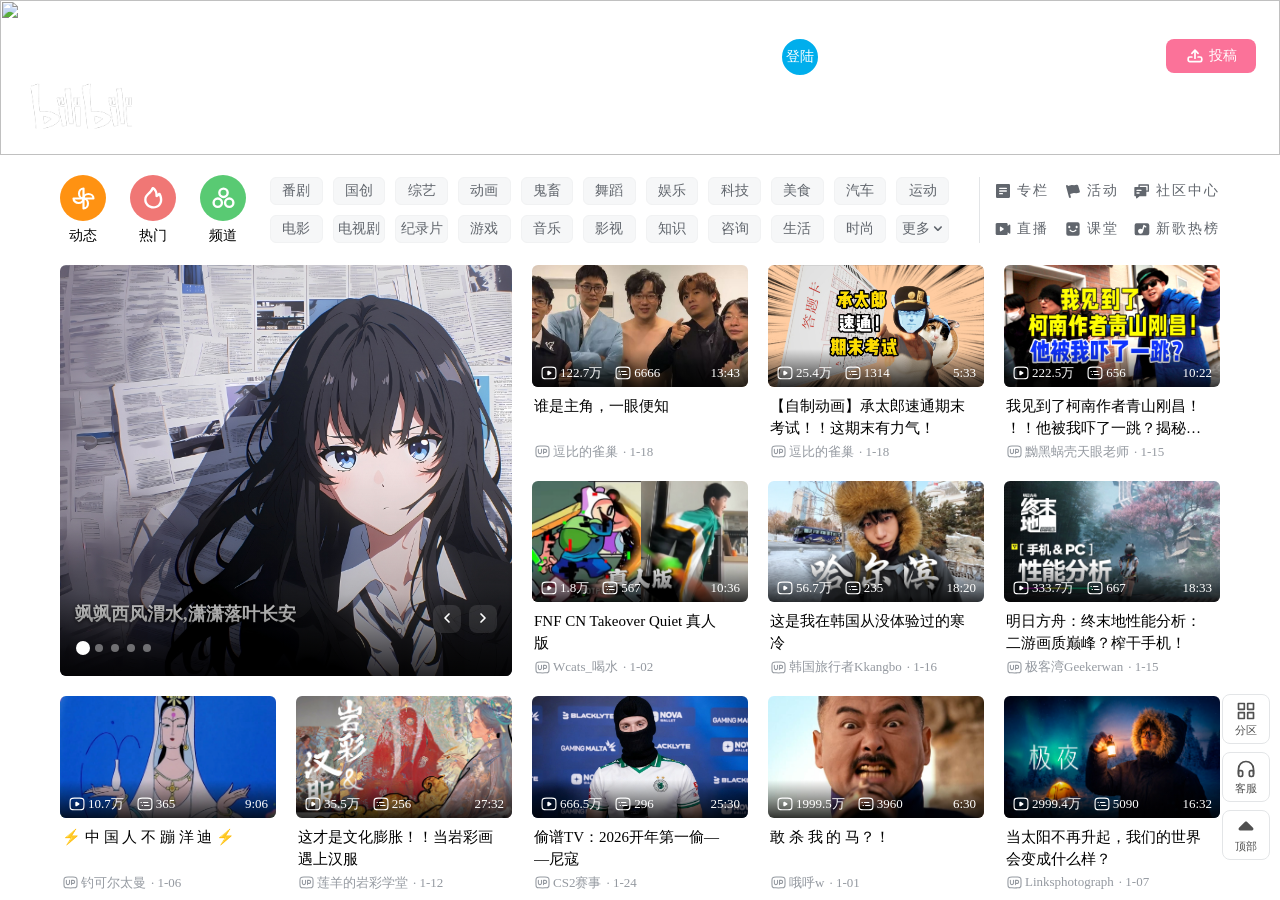
==== commit 4a776b5e: "5" ====
--- a/bilibili/index.html
+++ b/bilibili/index.html
@@ -195,10 +195,7 @@
                         <img src="./images/carousel/5.jpg" alt="">
                         <div class="carousel-title">“ 爱 上 的 过 程 也 是 爱 ”</div>
                     </div>
-                    <div class="carousel-item">
-                        <img src="./images/carousel/1.jpg" alt="">
-                        <div class="carousel-title">飒飒西风渭水,潇潇落叶长安</div>
-                    </div>
+                    
             </div>                
                 <div class="mask"></div>
                 <div class="tools">
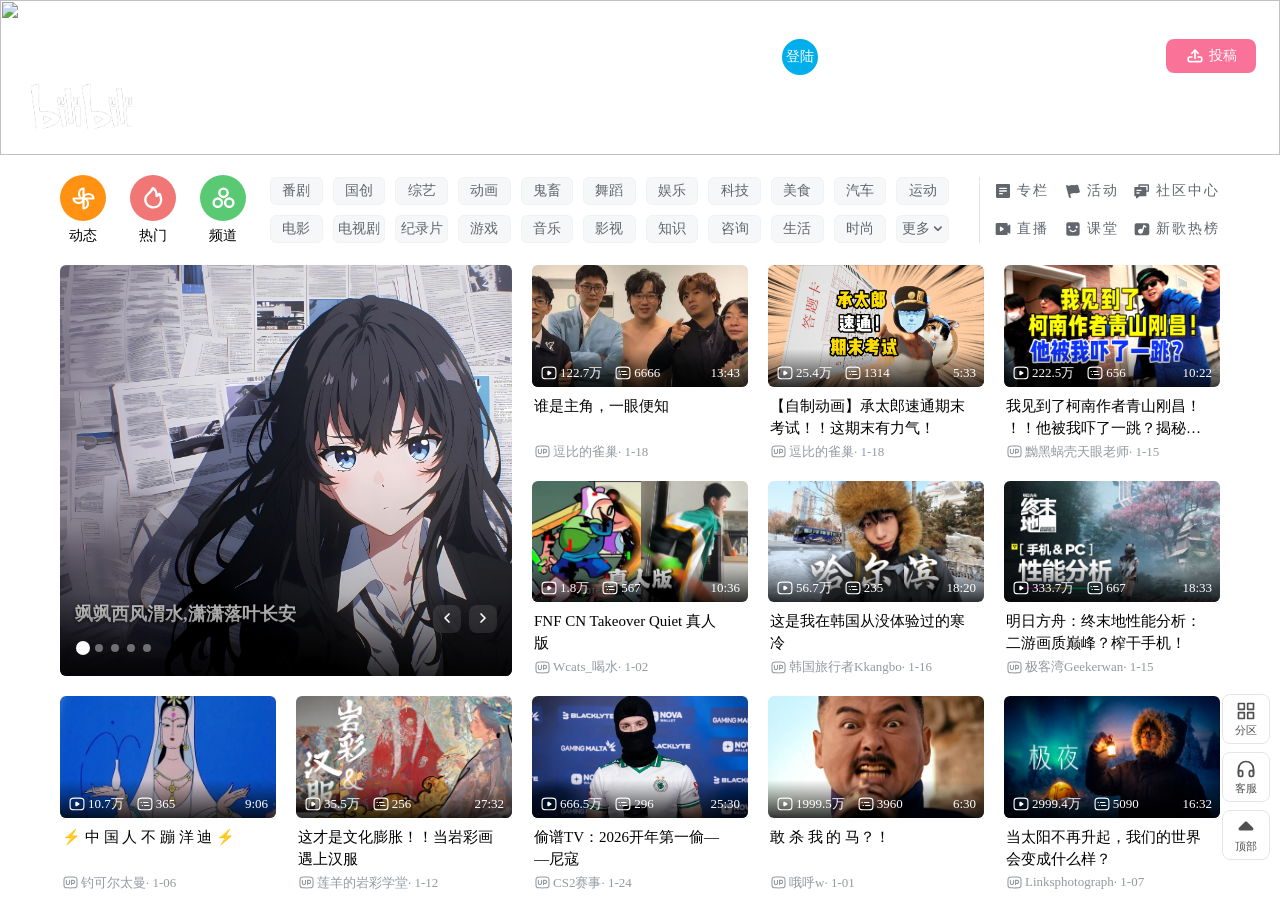
==== commit 2d720554: "6" ====
--- a/bilibili/index.html
+++ b/bilibili/index.html
@@ -199,12 +199,12 @@
             </div>                
                 <div class="mask"></div>
                 <div class="tools">
-                    <ul class ="indicator">
-                        <li class="active"></li>
-                        <li></li>
-                        <li></li>
-                        <li></li>
-                        <li></li>
+                    <ul class="indicator">
+                        <li class="active" data-index="0"></li>
+                        <li data-index="1"></li>
+                        <li data-index="2"></li>
+                        <li data-index="3"></li>
+                        <li data-index="4"></li>
                     </ul>
                     <div class="buttons">
                         <button class = "prev-btn">
--- a/bilibili/css/index.css
+++ b/bilibili/css/index.css
@@ -1,22 +1,20 @@
-/* 导航总区域 */
 .bili-nav {
     display: flex;
     align-items: center;
     width: 100%;
     padding: 24px;
-    /* 防止元素溢出 */
     box-sizing: border-box;
 }
-/* 导航 上部 左侧入口 */
+
 .left-entry {
     display:flex;
 }
 
-/* 操作文本 */
+
 .left-entry li a {
     color:white;
 }
-/* 操作块 li中有a和svg 所以还是要用flex把他们垂直对齐*/
+
 .left-entry li{
     display: flex;
     align-items: center;
@@ -24,14 +22,13 @@
     color: white;
     margin-right: 15px; 
 }
-/* 给svg加个右边距 */  
+
 .left-entry svg {
     margin-right: 6px;
 }
 
-/* 中间的搜索区域 */
+
 .center-search-container {
-    /* 自适应屏幕宽度 */
     flex: 1;
     height: 40px;
     padding: 0 4px 0 4px;
@@ -39,117 +36,94 @@
     border: 1px solid rgba(255, 255, 255, 0.2);
     background-color: rgba(255, 255, 255, 0.2);
     color: #fff;
-    /* 垂直居中 */
     display: flex;
     align-items: center;
     position: relative;
-    /* 过渡动画 */
     transition: all 0.3s;
 }
 
-/* 悬停效果 */
 .center-search-container:hover {
     background-color: #fff;
-    /* 鼠标放上去时，文字和图标变回深灰色 */
     color: #18191c;
     border-color: #fff;
 }
 
-/* 搜索框内容容器（自适应布局） */
 .center-search-container .nav-search-content {
     display: flex; 
     height: 20px; 
     width: 100%; 
-    /* 输入内容与搜索框边缘的左右间距 */
     padding: 0 8px; 
 }
 
-/* 搜索框样式 */
+
 .nav-search-content .nav-search-input {
     flex: 1; 
-    /* 背景透明 */
     background-color: transparent; 
     line-height: 20px; 
     overflow: hidden; 
-    /* 右侧预留空间，避免文字与按钮重叠 */
     padding-right: 8px; 
 }
 
-/* 搜索框按钮样式 */
 .center-search-container .nav-search-button {
     display: flex; 
     align-items: center; 
-    /* 水平居中 */
     justify-content: center; 
     line-height: 32px;
     border-radius: 6px;
     cursor: pointer;
     padding: 10px;
-    /* 动画过渡 */
     transition: background-color .3s;
 }
 
-/* 悬浮动画 */
 .center-search-container .nav-search-button:hover {
     background-color: rgba(0, 0, 0, 0.1); 
 }
 
 
-/* 右侧入口区域 */
 .right-entry {
     margin-left: 10px;
     display: flex;
     align-items: center;
 }
 
-/* 头像外层容器 */
 .right-entry .header-avatar {
     height: 50px;
     width: 50px;
-    /* 避免贴边 */
     padding-right: 10px;
     position: relative;
 }
 
-/* 头像核心元素 */
 .right-entry .header-avatar a {
     position: absolute;
     top: 6px;
     left: 10px;
     width: 36px;
     height: 36px;
-    /* 行高和高度相同可以居中,因为正好顶着 */
     line-height: 36px;
     border-radius: 50%;
     background-color: #00aeec;
-    /* 让内部的span水平居中 */
     display: flex;
     justify-content: center;
     border: 2px solid #fff;
     color: #fff;
 }
 
-/* 外面盒子控制间距 */
 .right-entry .right-entry-item {
     min-width: 50px;
     margin-right: 4px;
 }
 
-/* 内部a下两个元素竖着对齐 */
 .right-entry .right-entry-item a {
     display: flex;
-    /* 纵向排列 */
     flex-direction: column;
     align-items: center;
     color: #fff;
 }
 
-/* 调整字体 */
 .right-entry-item a span {
     font-size: 13px;
 }
 
-/*投稿按钮*/
 .right-entry .upload {
     display: flex;
     align-items: center;
@@ -162,53 +136,40 @@
     background-color: #fb7299;
     margin-left: 10px;
 }
-/* 投稿按钮文字 */
+
 .right-entry .upload span {
     margin-left: 5px;
 }
 
-/* Banner区域 */
-
-/* 首先是要压住nav ,图层要在上面 */
 .bili-nav {
     position: absolute;
     top: 0;
-    /* 提升导航栏层级 */
     z-index: 1000;
 }
 
-
-/* banner外层容器 */
 .bili-banner {
     position: relative;
     height: 155px;
     width: 100%;
-    /* banner图片很宽,可能溢出,所以要隐藏 */
     overflow: hidden;
 }
 
-/* banner背景图 */
 .bili-banner img {
-    /* 铺满banner容器 */
     position: absolute;
     top: 0;
     left: 0;
     width: 100%;
     height: 100%;
-    /* 等比例缩放 */
     object-fit: cover;
 }
 
-/* logo容器 */
 .bili-banner .logo {
     width: 100%;
     height: 100%;
     display: flex;
-    /* logo贴banner底下 */
     align-items: flex-end;
 }
 
-/* 固定logo位置 */
 .bili-banner .logo a {
     position: relative; 
     width: 162px;
@@ -216,7 +177,6 @@
     margin-bottom: 10px;
 }
 
-/* banner渐变 */
 .bili-banner .mask {
     position: absolute;
     top: 0;
@@ -226,9 +186,6 @@
     background-color: linear-gradient(rgba(0,0,0,.4) , transparent);
 }
 
-/* 频道区域 */
-
-/* 频道外层容器 */
 .bili-channel {
     height: 110px;
     padding: 0 60px;
@@ -236,32 +193,25 @@
     align-items: center;
 }
 
-/* 图标组容器 */
 .bili-channel .channel-icons {
-    /* 多个图标垂直居中 */
-    display: flex;
-    align-items: center;
-}
-
-/* 单个频道 */
+    display: flex;
+    align-items: center;
+}
+
 .bili-channel .channel-icons a {
     display: flex;
-    /* 纵向排列，垂直居中 */
     flex-direction: column;
     justify-content: center;
     margin-right: 24px;
 }
 
-/* 图标背景容器 */
 .bili-channel .icon-bg {
-    /* 背景尺寸限制 */
+
     width: 46px;
     height: 46px;
-    /* 让svg在中间 */
     display: flex;
     align-items: center;
     justify-content: center;
-    /* 背景是圆的 */
     border-radius: 50%;
     margin-bottom: 6px;
 }
@@ -278,36 +228,29 @@
     background-color: #59ca73;
 }
 
-/* 固定图标尺寸 */
 .bili-channel .icon-bg svg {
     width: 25px;
     height: 25px;
 }
 
-/* 频道文字居中 */
 .bili-channel span {
     text-align: center;
 }
 
-/* 右侧网格外层容器 */
 .bili-channel .right-channel-container {
     width: 100%;
     display: flex;
     align-items: center;
 }
 
-/* grid网格容器 */
 .bili-channel .channel-items_left {
     display: grid;
-    /* 11列等宽网格 */
     grid-template-columns: repeat(11,1fr);
     gap: 10px;
     width: 100%;
 }
 
-/* 网格内部单个频道 */
 .bili-channel .channel-items_left a {
-    /* grid自动块级化子项，无需设置display */
     height: 26px;
     line-height: 26px;
     background-color: #f6f7f8;
@@ -317,56 +260,43 @@
     color: #61666d;
 }
 
-/* 最右侧网格容器 */
 .bili-channel .channel-items_right {
     width: 240px;
     display: grid;
-    /* 两行网格 */
     grid-template-rows: repeat(2,1fr);
-    /* 先填充列再填充行 */
     grid-auto-flow: column;
     row-gap: 10px;
-    /* 禁止被挤压 */
     flex-shrink: 0;
     margin-left: 30px;
-    /* 分割线 */
     border-left: 1px solid #e3e5e7;
 }
 
-/* 最右侧网格单个频道 */
 .channel-items_right a {
     width: 100%;
     height: 28px;
-    /* 文字间隙 */
     letter-spacing: 2px;
     display: flex;
     align-items: center;
-    /* 往右边靠 */
     justify-content: flex-end;
 }
 
-/* svg图标 */
 .channel-items_right a svg {
     width: 20px;
     height: 20px;
-    /* 与文字有间距 */
     margin-right: 4px;
     fill: #61666d;
 }
 
-/* 文字颜色 */
 .channel-items_right span {
     color: #61666d;
 }
 
-/* 推荐列表外层容器 */
 .main {
     width: 100%;
     padding: 0 60px;
     box-sizing: border-box;
 }
 
-/* 推荐列表网格容器 */
 .main .recommended-container {
     display: grid;
     grid-template-columns: repeat(5, 1fr); 
@@ -374,61 +304,47 @@
     width: 100%;
 }
 
-/* 视频卡片图片容器 */
 .main .recommended-card .card-image {
     position:relative;
-    /* 给容器一个圆角,这样图片和遮罩就直接裁剪 */
     border-radius: 6px;
-    /* 超出该容器,隐藏 */
     overflow: hidden;
     width: 100%;
-    /* 强制保持 16:9 的比例，这样所有封面高度都会严格一致 */
     aspect-ratio: 16 / 9; 
 }
 
-/* 视频封面图片 */
 .main .card-image img {
     width: 100%;
     height: 100%;
-    /* 确保图片填满容器且不变形 */
     object-fit: cover; 
 }
 
-/* 遮罩层容器 */
 .card-image .image-mask {
-    /* 绝对定位方便覆盖,从而达到mask的效果 */
     position: absolute;
     bottom: 0;
     left: 0;
     padding: 16px 8px 6px;
-    /* 遮罩的尺寸也是撑满整个容器但是不要溢出 */
     width: 100%;
     box-sizing: border-box;
     height: 38px;
-    /* 阴影 */
     background-image: linear-gradient(180deg ,rgba(0,0,0,0) 0%, rgba(0,0,0,.8) 100%);
     color: #fff;
     font-size: 13px;
-    /* 让mask中的信息在一行 */
-    display: flex;
-    align-items: center;
-}
-
-/* 遮罩层左侧 */
+    display: flex;
+    align-items: center;
+}
+
 .card-image .image-mask .stats-left {
-    /* 把右侧的时长顶到遮罩层最右侧 */
     flex: 1;
     display: flex;
     align-items: center;
 }
 
-/* 播放量和弹幕数 */
 .image-mask .stats-left .stats-item {
     display: flex;
     align-items: center;
     margin-right: 12px;
 }
-/* 遮罩层内svg图标 */
+
 .image-mask svg {
     width: 18px;
     height: 18px;
@@ -436,23 +352,18 @@
     margin-right: 2px;
 }
 
-/* 保证底部信息和封面的间距 */
+
 .card-info {
-    /* 加8px上内边距），无论标题几行，和封面都有间距 */
     padding-top: 8px;
-    /* 加左右内边距，和封面左右对齐 */
     padding-left: 2px;
     padding-right: 2px;
 }
 
-/* 视频标题 */
 .card-info h3 {
     line-height: 22px;
     padding-right: 16px;
     font-size: 15px;
-    /* 超出显示区域要隐藏并且2行文本后显示 '...' */
     overflow: hidden;
-    /* 截断设置 */
     display: -webkit-box;
     -webkit-box-orient: vertical;
     line-break: anywhere;
@@ -460,7 +371,6 @@
     height: 44px;
 }
 
-/* 标题下方数据容器 */
 .info-bottom {
     margin-top: 4px;
     display: flex;
@@ -468,41 +378,32 @@
     font-size: 13px;
 }
 
-/* up主信息 */
 .info-bottom a {
     color: #9499a0;
     display: flex;
     align-items: center;
 }
 
-/* svg图标 */
 .info-bottom svg {
     width: 17px;
     height: 17px;
     margin-right: 2px;
 }
 
-/* 发布日期 */
 .info-bottom .info-date {
-    margin-left: 5px;
-}
-
-/* 轮播图区域位置 */
-
-/* 轮播图容器 */
+    argin-left: 5px;
+}
+
+
 .recommended-container .carousel-area {
-    /* 第一行（列）到第三行（列）左开右闭 */
     grid-column: 1 / 3;
     grid-row: 1 / 3;
     border-radius: 6px;
     overflow: hidden;
-    /* 为内部的mask和tools做定位参照 */
     position: relative;
-    /* 新增 */
     font-size: 0; 
 }
 
-/* 轮播列表容器 */
 .carousel-area .carousel-list {
     display: flex;
     width: 500%; 
@@ -510,16 +411,12 @@
     transition: transform 0.5s ease;
 }
 
-/* 单个轮播项 (包含图片和标题) */
 .carousel-area .carousel-item {
-    /* 5张图平分宽度 */
     width: 20%; 
     height: 100%;
-    /* 为内部的标题做定位参考 */
     position: relative; 
 }
 
-/* 轮播标题样式 */
 .carousel-area .carousel-title {
     position: absolute;
     bottom: 50px;
@@ -528,16 +425,11 @@
     line-height: 24px;
     font-weight: bold;
     color: #fff;
-    /* 确保层级高于 mask (mask是10) */
     z-index: 20;   
-    /* 增加文字阴影，保证清晰度 */
     text-shadow: 0 1px 4px rgba(0, 0, 0, 0.85);
 }
 
-
-/* 轮播图图片 */
 .carousel-area .carousel-item img {
-    /* 确保轮播图百分百铺满容器 */
     width: 100%;
     height: 100%;
     object-fit: cover;
@@ -545,45 +437,34 @@
     
 }
 
-/* 轮播图渐变遮罩 */
 .carousel-area .mask {
     width: 100%;
     height: 50%;
-    /* 遮罩层就是要完全覆盖图片和tool那些,因此绝对定位到0,然后撑满*/
     position: absolute;
     bottom: 0;
     left: 0;
-    /* 从轮播图底部开始渐变 */
     background: linear-gradient(180deg, rgba(0, 0, 0, 0) 0%, rgba(0, 0, 0, 0.2) 60%, rgba(0, 0, 0, 0.8) 100%);
     border-radius: 6px;
-    /* 比图片高，但比标题(20)和按钮(30)低 */
     z-index: 10; 
-    /* 让鼠标穿透遮罩，不影响点击 */
     pointer-events: none; 
 }
 
-/* 轮播图工具区 */
 .carousel-area .tools {
     width: 100%;
     position: absolute;
     bottom: 20px;
     left: 0;
-    /* 避免文字贴容器边缘 */
     padding: 0 15px;
     box-sizing: border-box;
     z-index: 30;
 }
 
 
-
 .carousel-area .tools ul {
-    /* 元素会变成块并且横向排布 */
-    display: flex;
-}
-
-/* 单个轮播指示器 */
+    display: flex;
+}
+
 .carousel-area .tools li {
-    /* 未激活小圆点的基础样式 */
     width: 8px;
     height: 8px;
     margin: 4px;
@@ -601,15 +482,12 @@
 }
 
 
-/* 切换按钮容器 */
 .carousel-area .tools .buttons {
-    /* 将按钮固定在右下角 */
     position: absolute;
     bottom: 23px;
     right: 15px;
 }
 
-/* 切换按钮基础样式 */
 .tools button {
     width: 28px;
     height: 28px;
@@ -618,58 +496,47 @@
     margin-right: 8px;
     background-color: #ffffff1a;
     cursor: pointer;
-    /* 悬浮变色 */
     transition: background-color .5s;
 }
 
-/* 选中.tools容器里最后一个button时，去掉右边距 */
 .tools button:last-child {
     margin-right: 0;
 }
 
-/* 按钮内的svg图标  */
 .tools svg {
     width: 12px;
     height: 12px;
     color: #fff;
 }
 
-/* 按钮悬停交互 */
 .tools button:hover {
     background-color: #fff6;
 }
 
-/* 侧边栏容器 */
 .sidebar {
-    /* 固定侧边栏位置 */
     position: fixed;
     bottom: 40px; 
     right: 10px;  
-    /* 避免侧边栏被覆盖 */
     z-index: 1000; 
     display: flex;
     flex-direction: column;
-    gap: 8px; /* 按钮之间的间距 */
-}
-
-/* 侧边栏按钮通用样式 */
+    gap: 8px; 
+}
+
 .sidebar .side-btn {
     width: 46px;
     height: 48px;
     background-color: #fff;
     border: 1px solid #e3e5e7;
-    /* 圆角 */
     border-radius: 8px; 
     display: flex;
     flex-direction: column;
     align-items: center;
     justify-content: center;
     cursor: pointer;
-    /* 添加过渡动画 */
     transition: all 0.3s ease; 
 }
 
-/* 按钮内链接样式 */
 .sidebar .side-btn a {
     display: flex;
     flex-direction: column;
@@ -678,7 +545,6 @@
     color: #505050;
 }
 
-/* SVG 图标样式 */
 .sidebar .side-btn svg {
     width: 20px;
     height: 20px;
@@ -686,29 +552,22 @@
     transition: transform 0.3s; 
 }
 
-/* 按钮文字样式 */
 .sidebar .side-btn .btn-text {
     font-size: 12px;
     line-height: 14px;
-    /* 稍微缩小文字 */
     transform: scale(0.9); 
 }
 
-/* --- 鼠标悬停交互效果 --- */
-
-/* 悬停时背景变色 */
 .sidebar .side-btn:hover {
     background-color: #00aeec; 
     border-color: #00aeec;
 }
 
-/* 悬停时文字和图标变白 */
 .sidebar .side-btn:hover a {
     color: #fff;
 }
 
 
-/* 顶部按钮悬停时图标向上跳动一下 */
 .sidebar .side-btn.go-top:hover svg {
     transform: translateY(-3px);
 }
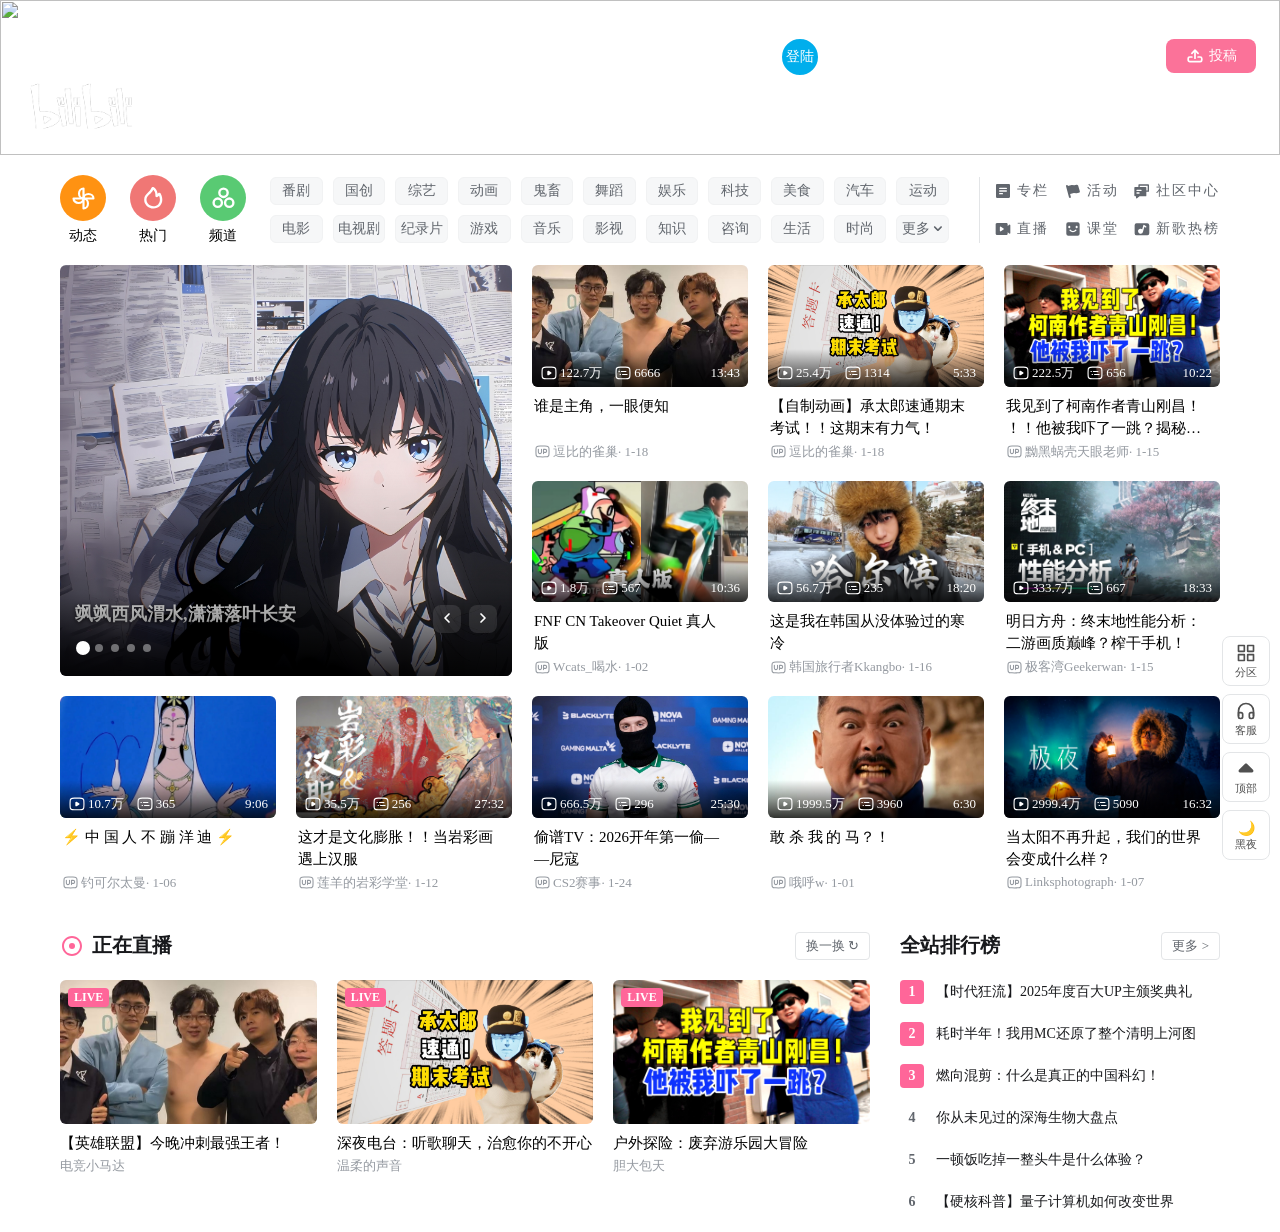
==== commit 0ff598b3: "7" ====
--- a/bilibili/index.html
+++ b/bilibili/index.html
@@ -7,7 +7,9 @@
     <link rel="stylesheet" href="./css/base.css">
     <link rel="icon" href="./favicon.ico">
     <link rel="stylesheet" href="./css/index.css">
+    <link rel="stylesheet" href="./css/live.css">
     <script src="./js/carousel.js" defer></script>
+    <script src="./js/interactive.js" defer></script>
 </head>
 <body>
     <!-- 头部 -->
@@ -195,7 +197,6 @@
                         <img src="./images/carousel/5.jpg" alt="">
                         <div class="carousel-title">“ 爱 上 的 过 程 也 是 爱 ”</div>
                     </div>
-                    
             </div>                
                 <div class="mask"></div>
                 <div class="tools">
@@ -802,6 +803,72 @@
                     <span class="btn-text">顶部</span>
                 </a>
             </div>
+            <div class="side-btn theme-toggle">
+                <a href="javascript:void(0);">
+                    <span>🌙</span>
+                    <span class="btn-text">黑夜</span>
+                </a>
+            </div>
+        </div>    
+        </div>
+        <div class="extension-container">
+            <div class="left-live-area">
+                <div class="section-header">
+                    <div class="header-title">
+                        <svg width="24" height="24" viewBox="0 0 24 24" fill="none" xmlns="http://www.w3.org/2000/svg"><path d="M12 15a3 3 0 100-6 3 3 0 000 6z" fill="#FF6699"/><path fill-rule="evenodd" clip-rule="evenodd" d="M12 2C6.48 2 2 6.48 2 12s4.48 10 10 10 10-4.48 10-10S17.52 2 12 2zm0 18c-4.41 0-8-3.59-8-8s3.59-8 8-8 8 3.59 8 8-3.59 8-8 8z" fill="#FF6699"/></svg>
+                        <h2>正在直播</h2>
+                    </div>
+                    <a href="/" class="header-more">换一换 ↻</a>
+                </div>
+                <div class="live-grid">
+                    <div class="live-card">
+                        <div class="live-cover">
+                            <img src="./images/rec/1.jpg" alt="live">
+                            <div class="live-badge">LIVE</div>
+                        </div>
+                        <div class="live-info">
+                            <p class="live-title">【英雄联盟】今晚冲刺最强王者！</p>
+                            <p class="live-author">电竞小马达</p>
+                        </div>
+                    </div>
+                    <div class="live-card">
+                        <div class="live-cover">
+                            <img src="./images/rec/2.jpg" alt="live">
+                            <div class="live-badge">LIVE</div>
+                        </div>
+                        <div class="live-info">
+                            <p class="live-title">深夜电台：听歌聊天，治愈你的不开心</p>
+                            <p class="live-author">温柔的声音</p>
+                        </div>
+                    </div>
+                    <div class="live-card">
+                        <div class="live-cover">
+                            <img src="./images/rec/3.jpg" alt="live">
+                            <div class="live-badge">LIVE</div>
+                        </div>
+                        <div class="live-info">
+                            <p class="live-title">户外探险：废弃游乐园大冒险</p>
+                            <p class="live-author">胆大包天</p>
+                        </div>
+                    </div>
+                </div>
+
+            </div>
+
+            <div class="right-ranking-area">
+                <div class="section-header">
+                    <h2>全站排行榜</h2>
+                    <a href="/" class="header-more">更多 ></a>
+                </div>
+                <ul class="ranking-list">
+                    <li><span class="rank top-three">1</span><a href="#">【时代狂流】2025年度百大UP主颁奖典礼</a></li>
+                    <li><span class="rank top-three">2</span><a href="#">耗时半年！我用MC还原了整个清明上河图</a></li>
+                    <li><span class="rank top-three">3</span><a href="#">燃向混剪：什么是真正的中国科幻！</a></li>
+                    <li><span class="rank">4</span><a href="#">你从未见过的深海生物大盘点</a></li>
+                    <li><span class="rank">5</span><a href="#">一顿饭吃掉一整头牛是什么体验？</a></li>
+                    <li><span class="rank">6</span><a href="#">【硬核科普】量子计算机如何改变世界</a></li>
+                </ul>
+            </div>
         </div>
     </div>
 </body>
--- a/bilibili/css/index.css
+++ b/bilibili/css/index.css
@@ -1,3 +1,14 @@
+/* 在 index.css 顶部加入全局变量思想 */
+body.dark-theme {
+    background-color: #121212;
+    color: #e3e5e7;
+}
+body.dark-theme .bili-channel .channel-items_left a { background-color: #2b2b2b; color: #c9ccd0; border-color: #333;}
+body.dark-theme .card-info h3, body.dark-theme .section-header h2, body.dark-theme .ranking-list a { color: #e3e5e7; }
+body.dark-theme .bili-channel { background-color: #18191c; }
+body.dark-theme .right-ranking-area, body.dark-theme .left-live-area { background-color: #121212; }
+/* ... 你可以根据需要把所有白底元素在 dark-theme 下变黑 */
+
 .bili-nav {
     display: flex;
     align-items: center;
@@ -570,4 +581,5 @@
 
 .sidebar .side-btn.go-top:hover svg {
     transform: translateY(-3px);
-}+}
+
--- a/bilibili/css/live.css
+++ b/bilibili/css/live.css
@@ -0,0 +1,108 @@
+.extension-container {
+    display: flex;
+    margin-top: 40px;
+    gap: 30px;
+}
+.left-live-area {
+    flex: 1; 
+}
+.right-ranking-area {
+    width: 320px;
+    flex-shrink: 0;
+}
+
+.section-header {
+    display: flex;
+    justify-content: space-between;
+    align-items: center;
+    margin-bottom: 20px;
+}
+.header-title {
+    display: flex;
+    align-items: center;
+    gap: 8px;
+}
+.section-header h2 {
+    font-size: 20px;
+    font-weight: 600;
+    color: #18191c;
+}
+.header-more {
+    padding: 4px 10px;
+    border: 1px solid #e3e5e7;
+    border-radius: 4px;
+    font-size: 13px;
+    color: #61666d;
+    transition: all 0.2s;
+}
+.header-more:hover {
+    background-color: #f6f7f8;
+}
+
+.live-grid {
+    display: grid;
+    grid-template-columns: repeat(3, 1fr);
+    gap: 20px;
+}
+.live-card .live-cover {
+    position: relative;
+    border-radius: 6px;
+    overflow: hidden;
+    aspect-ratio: 16 / 9;
+}
+.live-cover img {
+    width: 100%;
+    height: 100%;
+    object-fit: cover;
+    transition: transform 0.3s;
+}
+.live-card:hover .live-cover img {
+    transform: scale(1.05); 
+}
+.live-badge {
+    position: absolute;
+    top: 8px;
+    left: 8px;
+    background: #ff6699;
+    color: white;
+    font-size: 12px;
+    padding: 2px 6px;
+    border-radius: 4px;
+    font-weight: bold;
+}
+.live-info { padding-top: 10px; }
+.live-title { font-size: 15px; font-weight: 500; overflow: hidden; white-space: nowrap; text-overflow: ellipsis; }
+.live-author { font-size: 13px; color: #9499a0; margin-top: 4px; }
+
+.ranking-list li {
+    display: flex;
+    align-items: center;
+    margin-bottom: 18px;
+}
+.ranking-list .rank {
+    width: 24px;
+    height: 24px;
+    border-radius: 4px;
+    text-align: center;
+    line-height: 24px;
+    font-weight: bold;
+    color: #61666d;
+    margin-right: 12px;
+    font-size: 14px;
+}
+.ranking-list .rank.top-three {
+    background-color: #ff6699; 
+    color: white;
+}
+.ranking-list a {
+    font-size: 14px;
+    color: #18191c;
+    flex: 1;
+    overflow: hidden;
+    white-space: nowrap;
+    text-overflow: ellipsis;
+    transition: color 0.2s;
+}
+.ranking-list a:hover {
+    color: #00aeec; 
+}
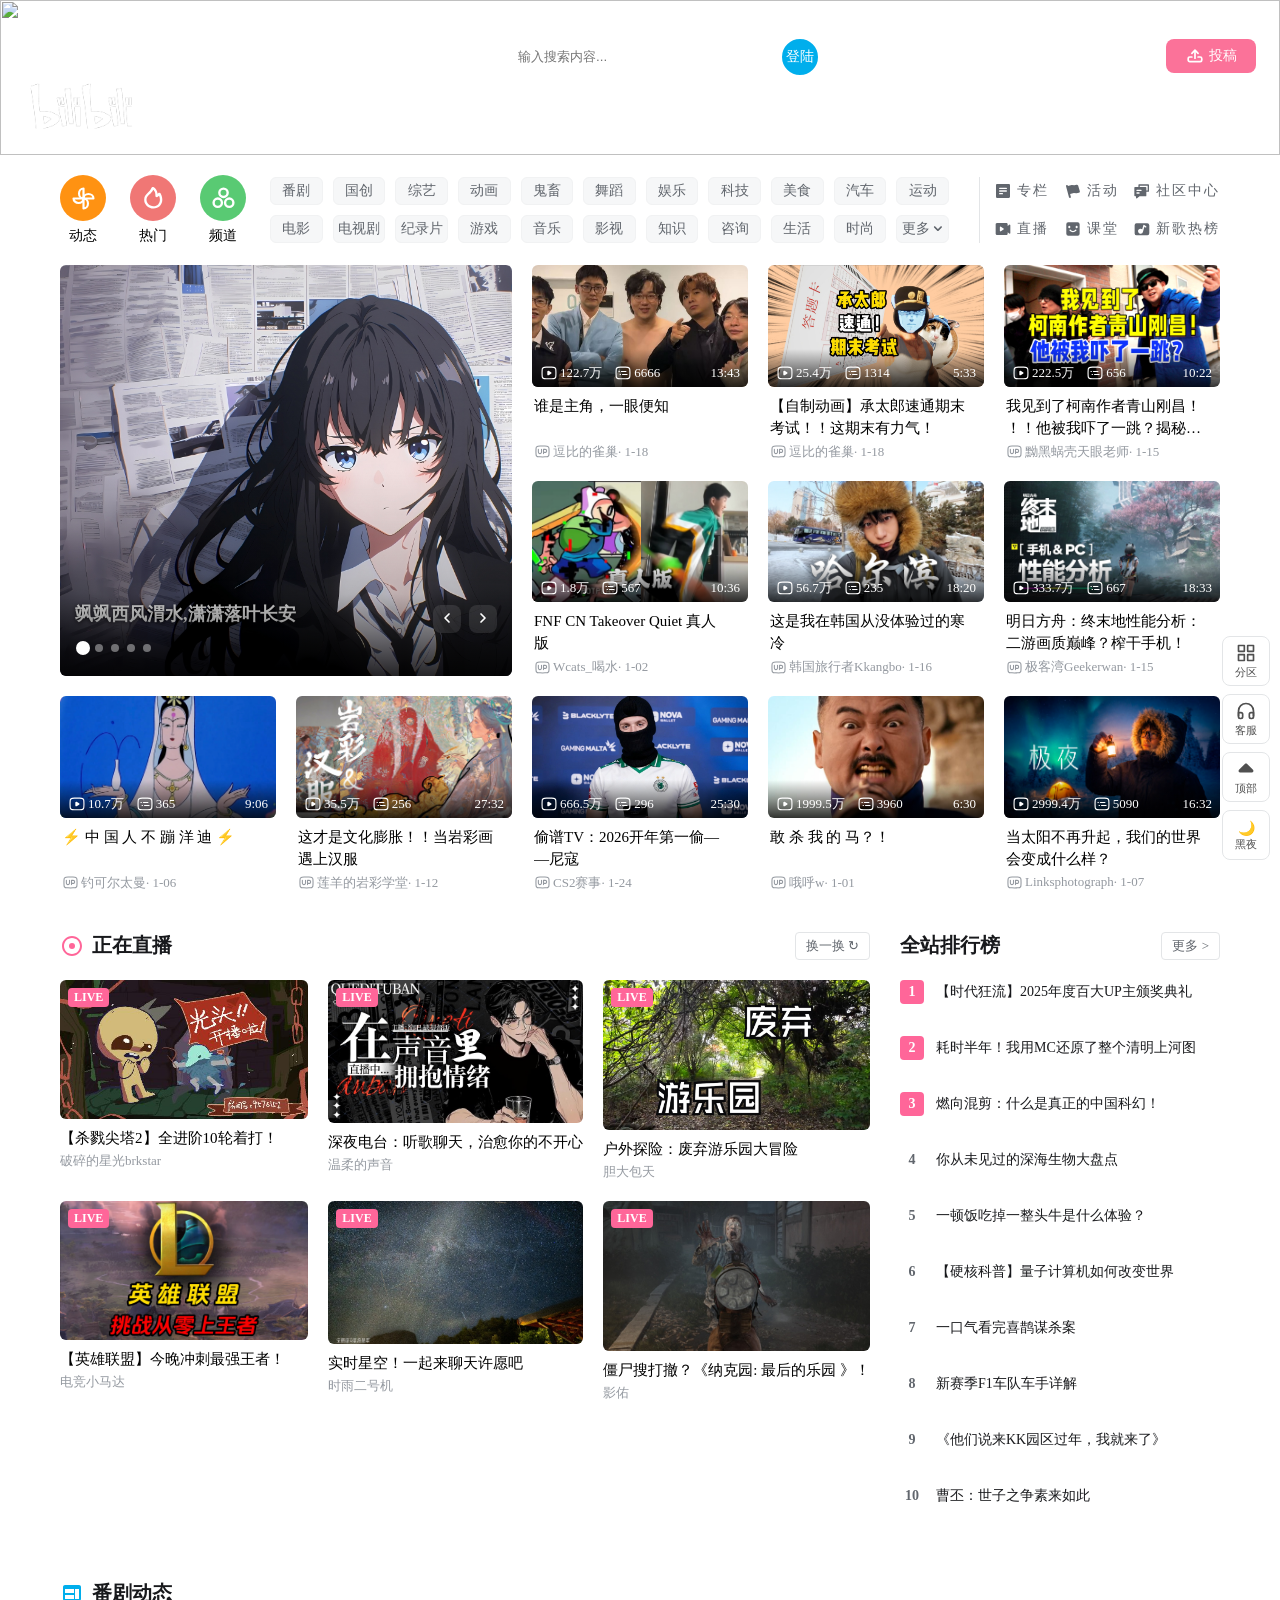
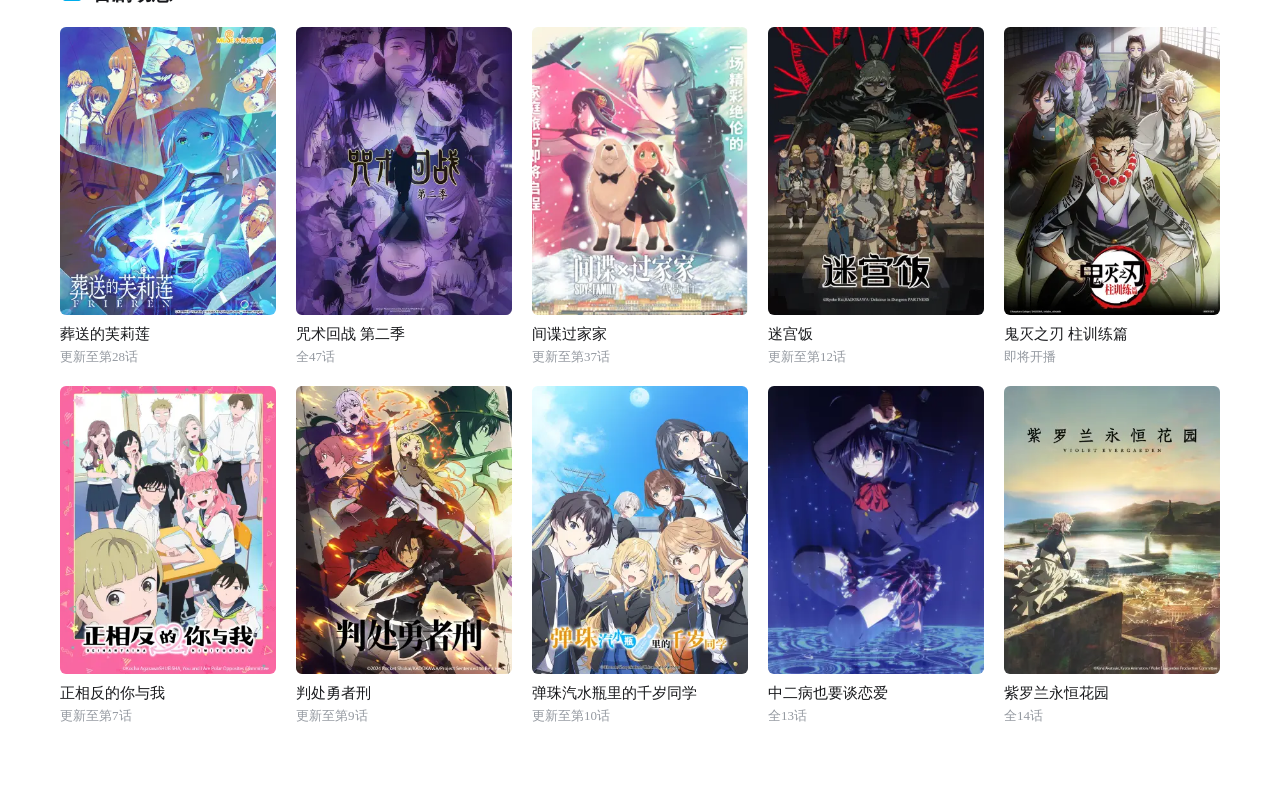
==== commit b5688fa6: "8" ====
--- a/bilibili/index.html
+++ b/bilibili/index.html
@@ -8,6 +8,7 @@
     <link rel="icon" href="./favicon.ico">
     <link rel="stylesheet" href="./css/index.css">
     <link rel="stylesheet" href="./css/live.css">
+    <link rel="stylesheet" href="./css/anime.css">
     <script src="./js/carousel.js" defer></script>
     <script src="./js/interactive.js" defer></script>
 </head>
@@ -32,16 +33,22 @@
                     <a href="/" class="entry-title"><span>下载客户端</span></a>
                 </li>
             </ul>
-            <div class="center-search-container">
-                <!-- 左侧输入框 -->
-                <div class="nav-search-content">
-                    <input type="text" class="nav-search-input">
-                </div>
-                <!-- 右侧按钮 -->
-                <div class="nav-search-button">
-                    <svg width="17" height="17" viewBox="0 0 17 17" fill="none" xmlns="http://www.w3.org/2000/svg"><path fill-rule="evenodd" clip-rule="evenodd" d="M16.3451 15.2003C16.6377 15.4915 16.4752 15.772 16.1934 16.0632C16.15 16.1279 16.0958 16.1818 16.0525 16.2249C15.7707 16.473 15.4456 16.624 15.1854 16.3652L11.6848 12.8815C10.4709 13.8198 8.97529 14.3267 7.44714 14.3267C3.62134 14.3267 0.5 11.2314 0.5 7.41337C0.5 3.60616 3.6105 0.5 7.44714 0.5C11.2729 0.5 14.3943 3.59538 14.3943 7.41337C14.3943 8.98802 13.8524 10.5087 12.8661 11.7383L16.3451 15.2003ZM2.13647 7.4026C2.13647 10.3146 4.52083 12.6766 7.43624 12.6766C10.3517 12.6766 12.736 10.3146 12.736 7.4026C12.736 4.49058 10.3517 2.1286 7.43624 2.1286C4.50999 2.1286 2.13647 4.50136 2.13647 7.4026Z" fill="currentColor"></path></svg>
-                </div>
-            </div>
+        <div class="center-search-container">
+            <input type="text" class="search-input" placeholder="输入搜索内容...">
+            <svg class="search-icon" width="20" height="20" viewBox="0 0 24 24" fill="currentColor"><path d="M15.5 14h-.79l-.28-.27A6.471 6.471 0 0 0 16 9.5 6.5 6.5 0 1 0 9.5 16c1.61 0 3.09-.59 4.23-1.57l.27.28v.79l5 4.99L20.49 19l-4.99-5zm-6 0C7.01 14 5 11.99 5 9.5S7.01 5 9.5 5 14 7.01 14 9.5 11.99 14 9.5 14z"/></svg>
+            
+            <div class="search-suggestions">
+                <div class="suggest-header">bilibili 热搜</div>
+                <ul class="suggest-list">
+                    <li><span class="hot-rank top">1</span>春晚精彩混剪</li>
+                    <li><span class="hot-rank top">2</span>黑神话悟空最新实机</li>
+                    <li><span class="hot-rank top">3</span>考研国家线公布</li>
+                    <li><span class="hot-rank">4</span>半导体行业巨变</li>
+                    <li><span class="hot-rank">5</span>今天吃什么</li>
+                    <li><span class="hot-rank">6</span>周末去哪儿</li>
+                </ul>
+            </div>
+        </div>
             <ul class="right-entry">
                 <li class="header-avatar">
                     <a href="/">
@@ -823,7 +830,37 @@
                 <div class="live-grid">
                     <div class="live-card">
                         <div class="live-cover">
-                            <img src="./images/rec/1.jpg" alt="live">
+                            <img src="./images/live/1.jpg" alt="live">
+                            <div class="live-badge">LIVE</div>
+                        </div>
+                        <div class="live-info">
+                            <p class="live-title">【杀戮尖塔2】全进阶10轮着打！</p>
+                            <p class="live-author">破碎的星光brkstar</p>
+                        </div>
+                    </div>
+                    <div class="live-card">
+                        <div class="live-cover">
+                            <img src="./images/live/2.jpg" alt="live">
+                            <div class="live-badge">LIVE</div>
+                        </div>
+                        <div class="live-info">
+                            <p class="live-title">深夜电台：听歌聊天，治愈你的不开心</p>
+                            <p class="live-author">温柔的声音</p>
+                        </div>
+                    </div>
+                    <div class="live-card">
+                        <div class="live-cover">
+                            <img src="./images/live/3.jpg" alt="live">
+                            <div class="live-badge">LIVE</div>
+                        </div>
+                        <div class="live-info">
+                            <p class="live-title">户外探险：废弃游乐园大冒险</p>
+                            <p class="live-author">胆大包天</p>
+                        </div>
+                    </div>
+                    <div class="live-card">
+                        <div class="live-cover">
+                            <img src="./images/live/4.jpg" alt="live">
                             <div class="live-badge">LIVE</div>
                         </div>
                         <div class="live-info">
@@ -833,22 +870,22 @@
                     </div>
                     <div class="live-card">
                         <div class="live-cover">
-                            <img src="./images/rec/2.jpg" alt="live">
+                            <img src="./images/live/5.jpg" alt="live">
                             <div class="live-badge">LIVE</div>
                         </div>
                         <div class="live-info">
-                            <p class="live-title">深夜电台：听歌聊天，治愈你的不开心</p>
-                            <p class="live-author">温柔的声音</p>
+                            <p class="live-title">实时星空！一起来聊天许愿吧</p>
+                            <p class="live-author">时雨二号机</p>
                         </div>
                     </div>
                     <div class="live-card">
                         <div class="live-cover">
-                            <img src="./images/rec/3.jpg" alt="live">
+                            <img src="./images/live/6.jpg" alt="live">
                             <div class="live-badge">LIVE</div>
                         </div>
                         <div class="live-info">
-                            <p class="live-title">户外探险：废弃游乐园大冒险</p>
-                            <p class="live-author">胆大包天</p>
+                            <p class="live-title">僵尸搜打撤？《纳克园: 最后的乐园 》！</p>
+                            <p class="live-author">影佑</p>
                         </div>
                     </div>
                 </div>
@@ -867,7 +904,113 @@
                     <li><span class="rank">4</span><a href="#">你从未见过的深海生物大盘点</a></li>
                     <li><span class="rank">5</span><a href="#">一顿饭吃掉一整头牛是什么体验？</a></li>
                     <li><span class="rank">6</span><a href="#">【硬核科普】量子计算机如何改变世界</a></li>
+                    <li><span class="rank">7</span><a href="#">一口气看完喜鹊谋杀案</a></li>
+                    <li><span class="rank">8</span><a href="#">新赛季F1车队车手详解</a></li>
+                    <li><span class="rank">9</span><a href="#">《他们说来KK园区过年，我就来了》</a></li>
+                    <li><span class="rank">10</span><a href="#">曹丕：世子之争素来如此</a></li>
                 </ul>
+            </div>
+        </div>
+        <div class="anime-container">
+            <div class="section-header">
+                <div class="header-title">
+                    <svg width="24" height="24" viewBox="0 0 24 24" fill="none" xmlns="http://www.w3.org/2000/svg"><path d="M19 4H5c-1.1 0-2 .9-2 2v12c0 1.1.9 2 2 2h14c1.1 0 2-.9 2-2V6c0-1.1-.9-2-2-2zm-5 14H5v-4h9v4zm0-6H5V8h9v4zm5 6h-4V8h4v10z" fill="#00aeec"/></svg>
+                    <h2>番剧动态</h2>
+                </div>
+                <!-- <div class="anime-timeline">
+                    <span class="active">最新</span>
+                    <span>一</span>
+                    <span>二</span>
+                    <span>三</span>
+                    <span>四</span>
+                    <span>五</span>
+                    <span>六</span>
+                    <span>日</span>
+                </div> -->
+            </div>
+            <div class="anime-grid">
+                <div class="anime-card">
+                    <div class="anime-cover">
+                        <img src="./images/anime/1.webp" alt="anime">
+                        <div class="anime-mask">
+                            <span class="play-icon">▶</span>
+                        </div>
+                    </div>
+                    <p class="anime-title">葬送的芙莉莲</p>
+                    <p class="anime-desc">更新至第28话</p>
+                </div>
+                <div class="anime-card">
+                    <div class="anime-cover">
+                        <img src="./images/anime/2.webp" alt="anime">
+                        <div class="anime-mask"><span class="play-icon">▶</span></div>
+                    </div>
+                    <p class="anime-title">咒术回战 第二季</p>
+                    <p class="anime-desc">全47话</p>
+                </div>
+                <div class="anime-card">
+                    <div class="anime-cover">
+                        <img src="./images/anime/3.webp" alt="anime">
+                        <div class="anime-mask"><span class="play-icon">▶</span></div>
+                    </div>
+                    <p class="anime-title">间谍过家家</p>
+                    <p class="anime-desc">更新至第37话</p>
+                </div>
+                <div class="anime-card">
+                    <div class="anime-cover">
+                        <img src="./images/anime/4.webp" alt="anime">
+                        <div class="anime-mask"><span class="play-icon">▶</span></div>
+                    </div>
+                    <p class="anime-title">迷宫饭</p>
+                    <p class="anime-desc">更新至第12话</p>
+                </div>
+                <div class="anime-card">
+                    <div class="anime-cover">
+                        <img src="./images/anime/5.webp" alt="anime">
+                        <div class="anime-mask"><span class="play-icon">▶</span></div>
+                    </div>
+                    <p class="anime-title">鬼灭之刃 柱训练篇</p>
+                    <p class="anime-desc">即将开播</p>
+                </div>
+                <div class="anime-card">
+                    <div class="anime-cover">
+                        <img src="./images/anime/6.webp" alt="anime">
+                        <div class="anime-mask"><span class="play-icon">▶</span></div>
+                    </div>
+                    <p class="anime-title">正相反的你与我</p>
+                    <p class="anime-desc">更新至第7话</p>
+                </div>
+                <div class="anime-card">
+                    <div class="anime-cover">
+                        <img src="./images/anime/7.webp" alt="anime">
+                        <div class="anime-mask"><span class="play-icon">▶</span></div>
+                    </div>
+                    <p class="anime-title">判处勇者刑</p>
+                    <p class="anime-desc">更新至第9话</p>
+                </div>
+                <div class="anime-card">
+                    <div class="anime-cover">
+                        <img src="./images/anime/8.webp" alt="anime">
+                        <div class="anime-mask"><span class="play-icon">▶</span></div>
+                    </div>
+                    <p class="anime-title">弹珠汽水瓶里的千岁同学 </p>
+                    <p class="anime-desc">更新至第10话</p>
+                </div>
+                <div class="anime-card">
+                    <div class="anime-cover">
+                        <img src="./images/anime/9.webp" alt="anime">
+                        <div class="anime-mask"><span class="play-icon">▶</span></div>
+                    </div>
+                    <p class="anime-title">中二病也要谈恋爱</p>
+                    <p class="anime-desc">全13话</p>
+                </div>
+                <div class="anime-card">
+                    <div class="anime-cover">
+                        <img src="./images/anime/10.webp" alt="anime">
+                        <div class="anime-mask"><span class="play-icon">▶</span></div>
+                    </div>
+                    <p class="anime-title">紫罗兰永恒花园 </p>
+                    <p class="anime-desc">全14话</p>
+                </div>
             </div>
         </div>
     </div>
--- a/bilibili/css/index.css
+++ b/bilibili/css/index.css
@@ -1,13 +1,11 @@
-/* 在 index.css 顶部加入全局变量思想 */
 body.dark-theme {
     background-color: #121212;
     color: #e3e5e7;
 }
 body.dark-theme .bili-channel .channel-items_left a { background-color: #2b2b2b; color: #c9ccd0; border-color: #333;}
-body.dark-theme .card-info h3, body.dark-theme .section-header h2, body.dark-theme .ranking-list a { color: #e3e5e7; }
+body.dark-theme .card-info h3, body.dark-theme .section-header h2, body.dark-theme .ranking-list a, body.dark-theme .anime-title{ color: #e3e5e7; }
 body.dark-theme .bili-channel { background-color: #18191c; }
 body.dark-theme .right-ranking-area, body.dark-theme .left-live-area { background-color: #121212; }
-/* ... 你可以根据需要把所有白底元素在 dark-theme 下变黑 */
 
 .bili-nav {
     display: flex;
--- a/bilibili/css/live.css
+++ b/bilibili/css/live.css
@@ -77,7 +77,7 @@
 .ranking-list li {
     display: flex;
     align-items: center;
-    margin-bottom: 18px;
+    margin-bottom: 32px;
 }
 .ranking-list .rank {
     width: 24px;
--- a/bilibili/css/anime.css
+++ b/bilibili/css/anime.css
@@ -0,0 +1,133 @@
+/* ================= 番剧模块样式 ================= */
+.anime-container {
+    margin-top: 40px;
+    margin-bottom: 60px;
+}
+/* .anime-timeline {
+    display: flex;
+    gap: 16px;
+    font-size: 15px;
+    color: #61666d;
+}
+.anime-timeline span {
+    cursor: pointer;
+    transition: color 0.2s;
+}
+.anime-timeline span:hover { color: #00aeec; }
+.anime-timeline span.active {
+    color: #00aeec;
+    font-weight: bold;
+    border-bottom: 2px solid #00aeec;
+    padding-bottom: 2px;
+} */
+.anime-grid {
+    display: grid;
+    grid-template-columns: repeat(5, 1fr); /* 5列排布 */
+    gap: 20px;
+}
+.anime-card {
+    cursor: pointer;
+}
+.anime-cover {
+    position: relative;
+    border-radius: 6px;
+    overflow: hidden;
+    aspect-ratio: 3 / 4; /* 番剧典型的竖图比例 */
+}
+.anime-cover img {
+    width: 100%;
+    height: 100%;
+    object-fit: cover;
+    transition: transform 0.3s;
+}
+/* 遮罩与播放图标特效 */
+.anime-mask {
+    position: absolute;
+    top: 0; left: 0; width: 100%; height: 100%;
+    background: rgba(0,0,0,0.4);
+    display: flex;
+    align-items: center;
+    justify-content: center;
+    opacity: 0;
+    transition: opacity 0.3s;
+}
+.play-icon {
+    color: white;
+    font-size: 24px;
+    transform: scale(0.5);
+    transition: transform 0.3s cubic-bezier(0.175, 0.885, 0.32, 1.275); /* 回弹效果 */
+}
+.anime-card:hover .anime-cover img { transform: scale(1.05); }
+.anime-card:hover .anime-mask { opacity: 1; }
+.anime-card:hover .play-icon { transform: scale(1); } /* 悬停时播放按钮放大弹出 */
+
+.anime-title { margin-top: 10px; font-size: 15px; font-weight: 500; color: #18191c; }
+.anime-desc { font-size: 13px; color: #9499a0; margin-top: 4px; }
+
+
+/* ================= 搜索框交互样式 ================= */
+.center-search-container {
+    position: relative;
+    max-width: 400px; /* 默认宽度 */
+    transition: max-width 0.4s cubic-bezier(0.25, 0.8, 0.25, 1);
+}
+/* 聚焦时变宽 */
+.center-search-container.is-active {
+    max-width: 550px; 
+    background-color: #fff;
+    border-color: #c9ccd0;
+}
+.search-input {
+    width: 100%;
+    height: 100%;
+    background: transparent;
+    border: none;
+    outline: none;
+    padding: 0 40px 0 15px;
+    color: #18191c;
+}
+.search-icon {
+    position: absolute;
+    right: 10px;
+    cursor: pointer;
+}
+/* 隐藏下拉面板 */
+.search-suggestions {
+    position: absolute;
+    top: 110%; /* 输入框正下方 */
+    left: 0;
+    width: 100%;
+    background: #fff;
+    border: 1px solid #e3e5e7;
+    border-radius: 8px;
+    box-shadow: 0 8px 16px rgba(0,0,0,0.1);
+    opacity: 0;
+    visibility: hidden;
+    transform: translateY(-10px);
+    transition: all 0.3s ease;
+    z-index: 999;
+}
+/* 激活时显示下拉面板 */
+.center-search-container.is-active .search-suggestions {
+    opacity: 1;
+    visibility: visible;
+    transform: translateY(0);
+}
+.suggest-header { padding: 12px 16px; font-size: 14px; color: #9499a0; border-bottom: 1px solid #f1f2f3; }
+.suggest-list li {
+    padding: 10px 16px;
+    font-size: 14px;
+    color: #18191c;
+    cursor: pointer;
+    display: flex;
+    align-items: center;
+}
+.suggest-list li:hover { background: #f6f7f8; }
+.hot-rank {
+    display: inline-block;
+    width: 18px; height: 18px;
+    line-height: 18px; text-align: center;
+    background: #e3e5e7; color: #61666d;
+    border-radius: 4px; margin-right: 10px; font-size: 12px;
+}
+.hot-rank.top { background: #ff6699; color: #fff; }
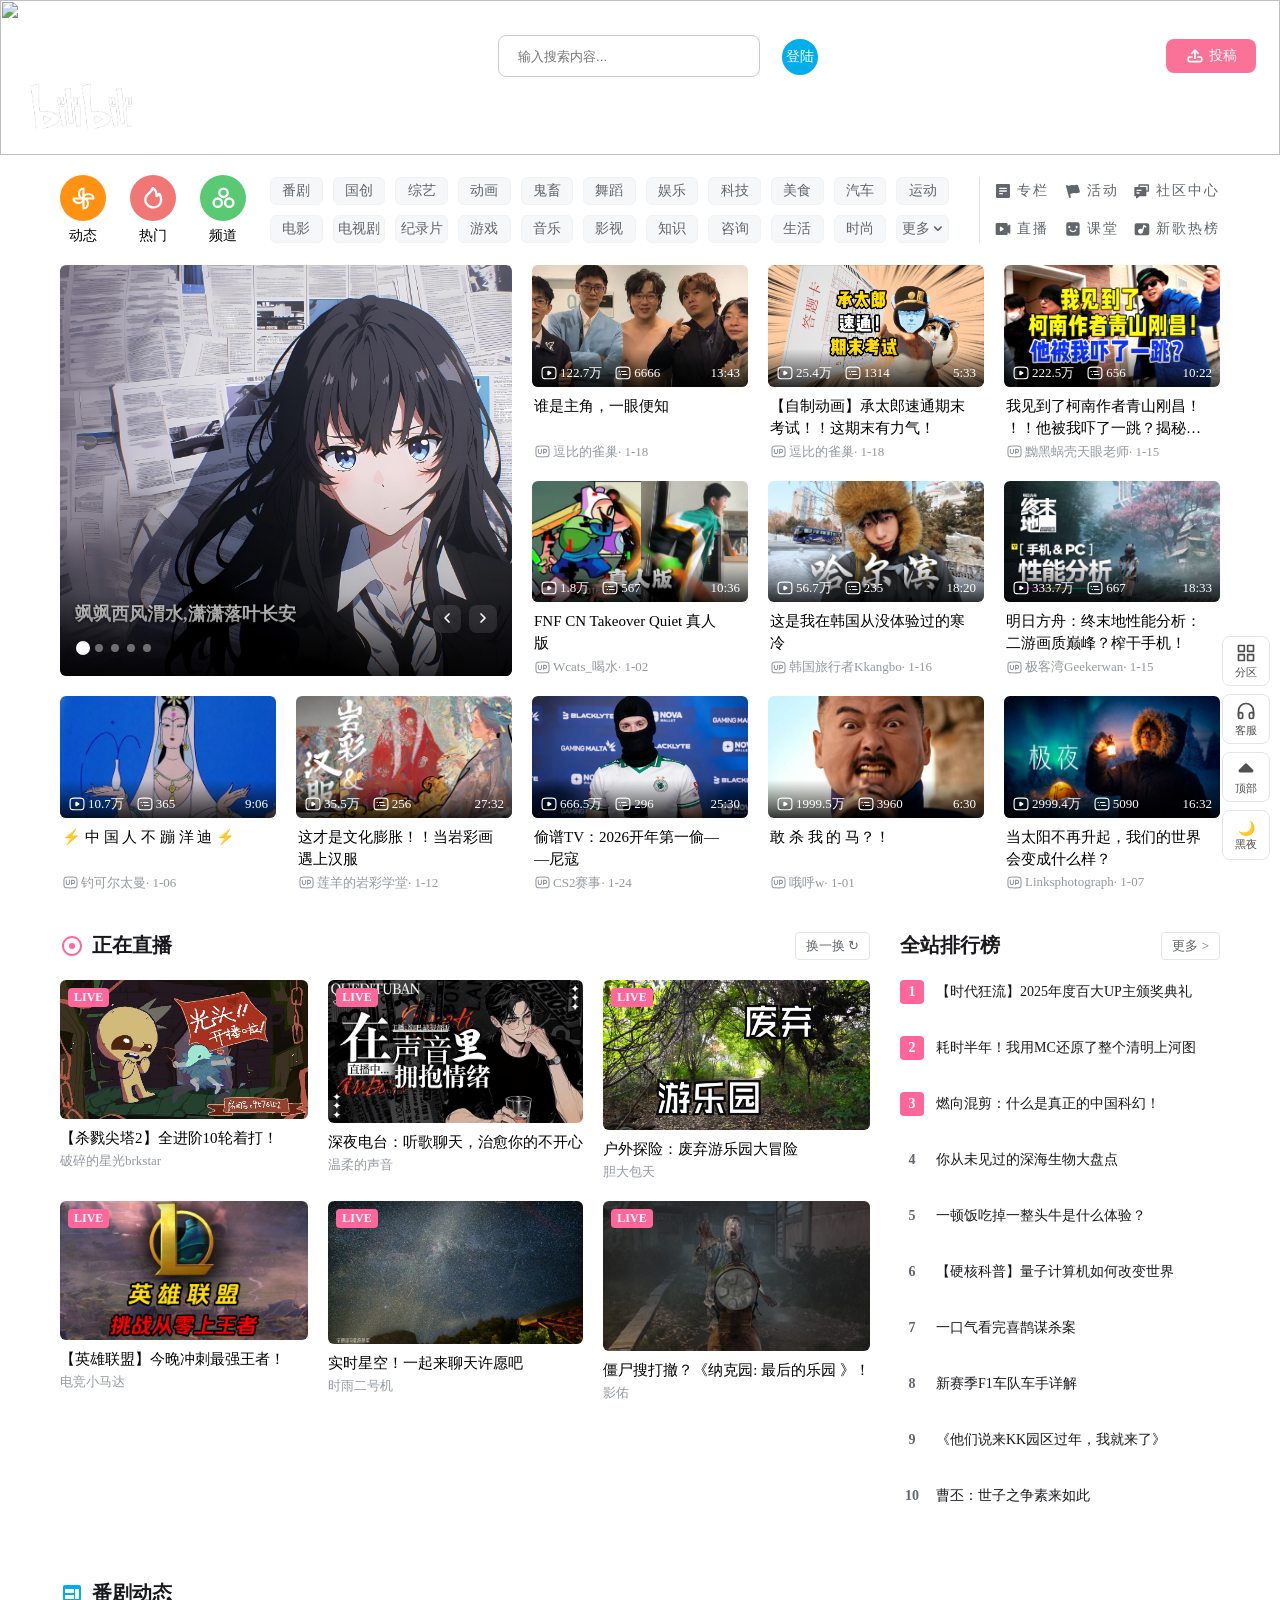
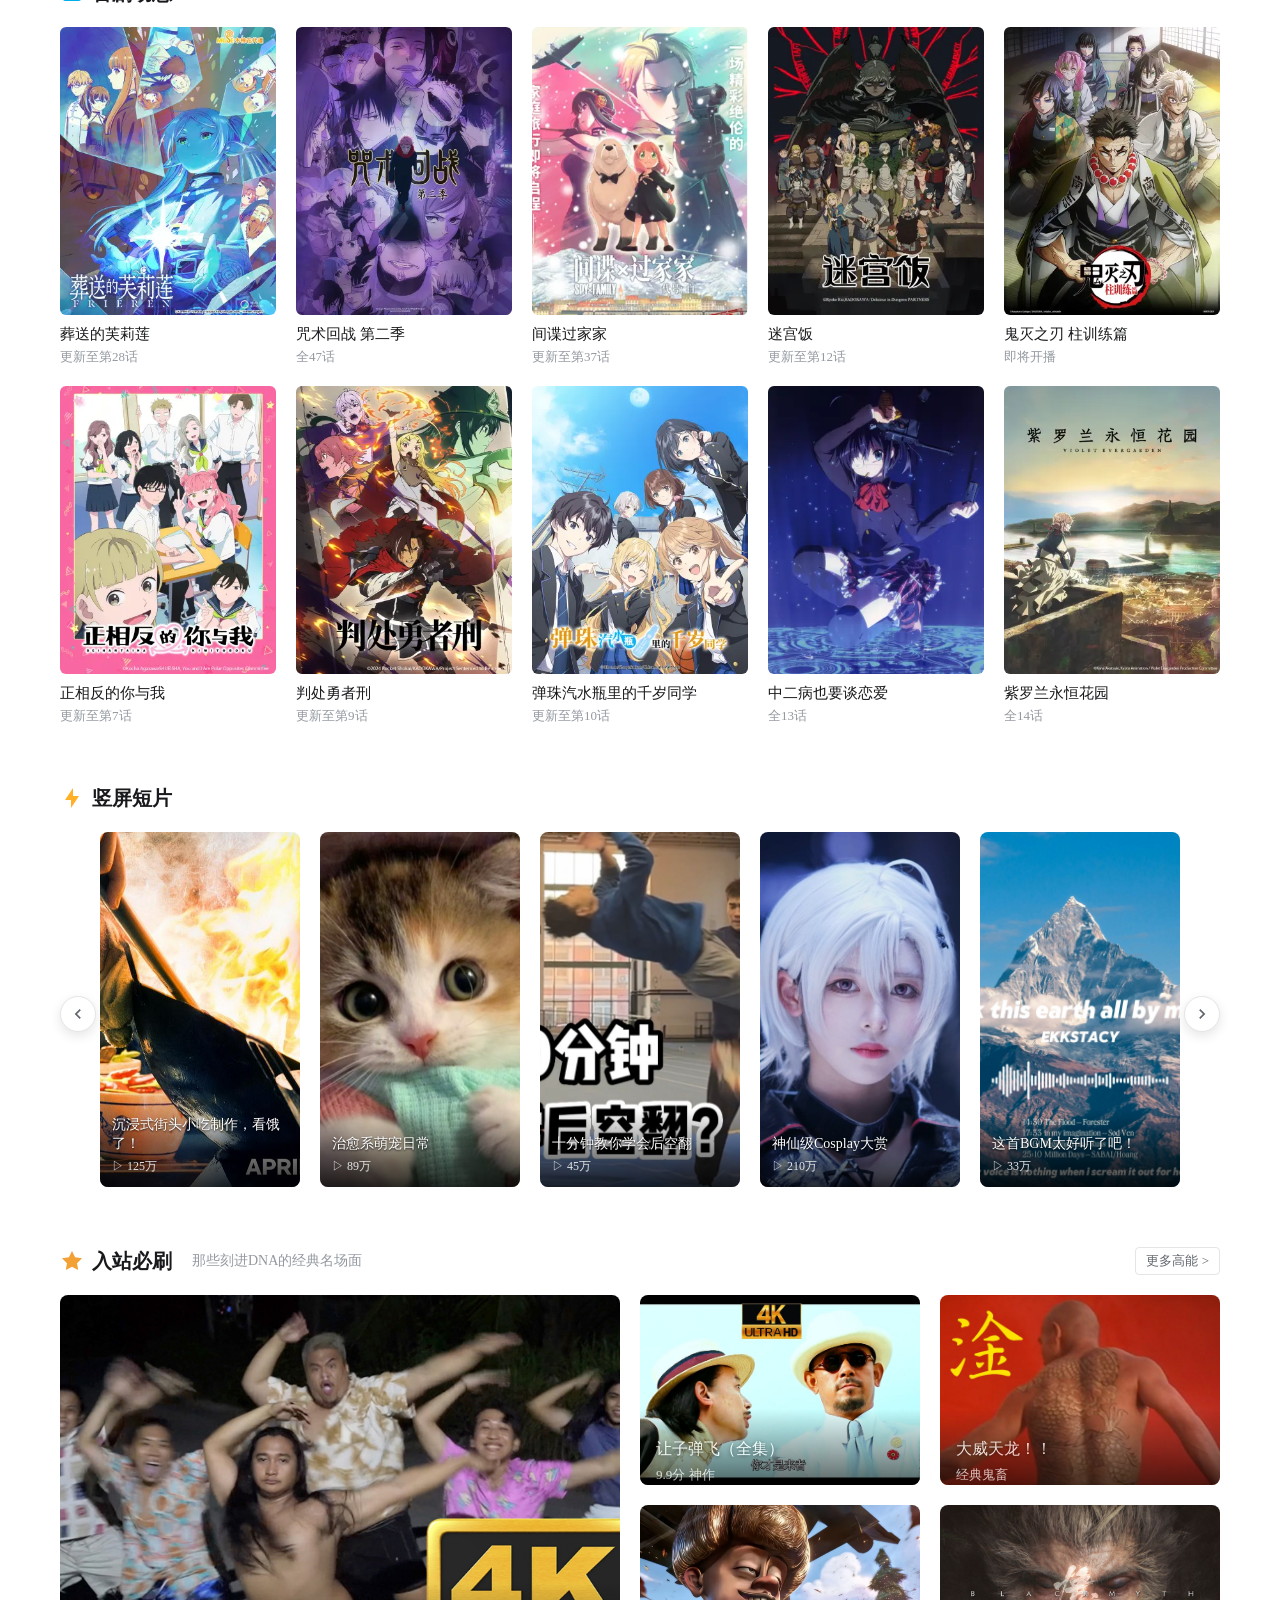
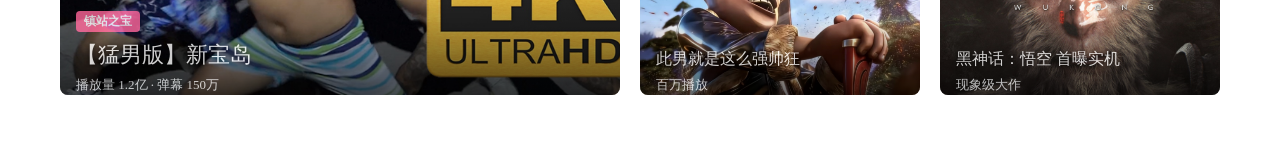
==== commit 6709380c: "9" ====
--- a/bilibili/index.html
+++ b/bilibili/index.html
@@ -9,8 +9,11 @@
     <link rel="stylesheet" href="./css/index.css">
     <link rel="stylesheet" href="./css/live.css">
     <link rel="stylesheet" href="./css/anime.css">
+    <link rel="stylesheet" href="./css/search.css">
+    <link rel="stylesheet" href="./css/short.css">
     <script src="./js/carousel.js" defer></script>
     <script src="./js/interactive.js" defer></script>
+    <script src="./js/like.js" defer></script>
 </head>
 <body>
     <!-- 头部 -->
@@ -1013,6 +1016,154 @@
                 </div>
             </div>
         </div>
-    </div>
+        <div class="shorts-container">
+            <div class="section-header">
+                <div class="header-title">
+                    <svg width="24" height="24" viewBox="0 0 24 24" fill="none" xmlns="http://www.w3.org/2000/svg"><path d="M13 2.05v7.95h6l-8 12v-7.95H5l8-12z" fill="#ffb027"/></svg>
+                    <h2>竖屏短片</h2>
+                </div>
+                
+            </div>
+            
+            <div class="shorts-carousel-wrapper">
+                <button class="shorts-arrow shorts-prev">
+                    <svg viewBox="0 0 24 24"><path d="M15.41 16.59L10.83 12l4.58-4.59L14 6l-6 6 6 6 1.41-1.41z"/></svg>
+                </button>
+                
+            <div class="shorts-grid" id="shortsTrack">
+                <div class="short-card double-click-target">
+                    <div class="short-cover"><img src="./images/shorts/1.jpg" alt="short" loading="lazy">
+                        <div class="short-info">
+                            <p class="short-title">沉浸式街头小吃制作，看饿了！</p>
+                            <p class="short-views">▷ 125万</p></div>
+                        </div>
+                    </div>
+                <div class="short-card double-click-target">
+                    <div class="short-cover"><img src="./images/shorts/2.jpg" alt="short" loading="lazy">
+                        <div class="short-info">
+                            <p class="short-title">治愈系萌宠日常</p>
+                            <p class="short-views">▷ 89万</p></div>
+                        </div>
+                    </div>
+                <div class="short-card double-click-target">
+                    <div class="short-cover"><img src="./images/shorts/3.jpg" alt="short" loading="lazy">
+                        <div class="short-info">
+                            <p class="short-title">十分钟教你学会后空翻</p>
+                            <p class="short-views">▷ 45万</p></div>
+                        </div>
+                    </div>
+                <div class="short-card double-click-target">
+                    <div class="short-cover"><img src="./images/shorts/4.jpg" alt="short" loading="lazy">
+                        <div class="short-info">
+                            <p class="short-title">神仙级Cosplay大赏</p>
+                            <p class="short-views">▷ 210万</p></div>
+                        </div>
+                    </div>
+                <div class="short-card double-click-target">
+                    <div class="short-cover"><img src="./images/shorts/5.jpg" alt="short" loading="lazy">
+                        <div class="short-info">
+                            <p class="short-title">这首BGM太好听了吧！</p>
+                            <p class="short-views">▷ 33万</p></div>
+                        </div>
+                    </div>
+                <div class="short-card double-click-target">
+                    <div class="short-cover"><img src="./images/shorts/6.jpg" alt="short" loading="lazy">
+                        <div class="short-info">
+                            <p class="short-title">绝美自然风光混剪</p>
+                            <p class="short-views">▷ 67万</p></div>
+                        </div>
+                    </div>
+                <div class="short-card double-click-target">
+                    <div class="short-cover"><img src="./images/shorts/7.jpg" alt="short" loading="lazy">
+                        <div class="short-info">
+                            <p class="short-title">𝐏𝐥𝐚𝐲𝐥𝐢𝐬𝐭·纯音乐 |“勇敢丰盛 自在如风”</p>
+                            <p class="short-views">▷ 11万</p></div>
+                        </div>
+                    </div>
+                <div class="short-card double-click-target">
+                    <div class="short-cover"><img src="./images/shorts/8.jpg" alt="short" loading="lazy">
+                        <div class="short-info">
+                            <p class="short-title">不可思议的魔术揭秘</p>
+                            <p class="short-views">▷ 55万</p></div>
+                        </div>
+                    </div>
+                <div class="short-card double-click-target">
+                    <div class="short-cover"><img src="./images/shorts/9.jpg" alt="short" loading="lazy">
+                        <div class="short-info">
+                            <p class="short-title">“一个普通的午后，为多年以后的恍惚留下了伏笔～”</p>
+                            <p class="short-views">▷ 55万</p></div>
+                        </div>
+                    </div>
+                <div class="short-card double-click-target">
+                    <div class="short-cover"><img src="./images/shorts/10.jpg" alt="short" loading="lazy">
+                        <div class="short-info">
+                            <p class="short-title">到底是什么样的景，值得飞半个中国来看？</p>
+                            <p class="short-views">▷ 55万</p></div>
+                        </div>
+                    </div>
+                <div class="short-card double-click-target">
+                    <div class="short-cover"><img src="./images/shorts/11.jpg" alt="short" loading="lazy">
+                        <div class="short-info">
+                            <p class="short-title">“救赎之道，就在其中”</p>
+                            <p class="short-views">▷ 55万</p></div>
+                        </div>
+                    </div>
+                </div>
+               
+                <button class="shorts-arrow shorts-next">
+                    <svg viewBox="0 0 24 24"><path d="M8.59 16.59L13.17 12 8.59 7.41 10 6l6 6-6 6-1.41-1.41z"/></svg>
+                </button>
+            </div>
+        </div>
+
+        <div class="must-watch-container">
+            <div class="section-header">
+                <div class="header-title">
+                    <svg width="24" height="24" viewBox="0 0 24 24" fill="#f3a034"><path d="M12 2L15.09 8.26L22 9.27L17 14.14L18.18 21.02L12 17.77L5.82 21.02L7 14.14L2 9.27L8.91 8.26L12 2Z"/></svg>
+                    <h2>入站必刷</h2>
+                    <span class="header-subtitle">那些刻进DNA的经典名场面</span>
+                </div>
+                <a href="/" class="header-more">更多高能 ></a>
+            </div>
+            
+            <div class="must-watch-grid focus-group">
+                <div class="watch-card large-card focus-item double-click-target">
+                    <img src="./images/like/1.jpg" alt="must-watch">
+                    <div class="watch-info">
+                        <div class="badge">镇站之宝</div>
+                        <h3>【猛男版】新宝岛</h3>
+                        <p>播放量 1.2亿 · 弹幕 150万</p>
+                    </div>
+                </div>
+                <div class="watch-card small-card focus-item double-click-target">
+                    <img src="./images/like/2.jpg" alt="must-watch">
+                    <div class="watch-info">
+                        <h3>让子弹飞（全集）</h3>
+                        <p>9.9分 神作</p>
+                    </div>
+                </div>
+                <div class="watch-card small-card focus-item double-click-target">
+                    <img src="./images/like/3.jpg" alt="must-watch">
+                    <div class="watch-info">
+                        <h3>大威天龙！！</h3>
+                        <p>经典鬼畜</p>
+                    </div>
+                </div>
+                <div class="watch-card small-card focus-item double-click-target">
+                    <img src="./images/like/4.jpg" alt="must-watch">
+                    <div class="watch-info">
+                        <h3>此男就是这么强帅狂</h3>
+                        <p>百万播放</p>
+                    </div>
+                </div>
+                <div class="watch-card small-card focus-item double-click-target">
+                    <img src="./images/like/5.jpg" alt="must-watch">
+                    <div class="watch-info">
+                        <h3>黑神话：悟空 首曝实机</h3>
+                        <p>现象级大作</p>
+                    </div>
+                </div>
+            </div>
+        </div>
 </body>
 </html>
--- a/bilibili/css/anime.css
+++ b/bilibili/css/anime.css
@@ -1,4 +1,3 @@
-/* ================= 番剧模块样式 ================= */
 .anime-container {
     margin-top: 40px;
     margin-bottom: 60px;
@@ -22,7 +21,7 @@
 } */
 .anime-grid {
     display: grid;
-    grid-template-columns: repeat(5, 1fr); /* 5列排布 */
+    grid-template-columns: repeat(5, 1fr); 
     gap: 20px;
 }
 .anime-card {
@@ -32,7 +31,7 @@
     position: relative;
     border-radius: 6px;
     overflow: hidden;
-    aspect-ratio: 3 / 4; /* 番剧典型的竖图比例 */
+    aspect-ratio: 3 / 4; 
 }
 .anime-cover img {
     width: 100%;
@@ -40,7 +39,7 @@
     object-fit: cover;
     transition: transform 0.3s;
 }
-/* 遮罩与播放图标特效 */
+
 .anime-mask {
     position: absolute;
     top: 0; left: 0; width: 100%; height: 100%;
@@ -55,79 +54,13 @@
     color: white;
     font-size: 24px;
     transform: scale(0.5);
-    transition: transform 0.3s cubic-bezier(0.175, 0.885, 0.32, 1.275); /* 回弹效果 */
+    transition: transform 0.3s cubic-bezier(0.175, 0.885, 0.32, 1.275); 
 }
 .anime-card:hover .anime-cover img { transform: scale(1.05); }
 .anime-card:hover .anime-mask { opacity: 1; }
-.anime-card:hover .play-icon { transform: scale(1); } /* 悬停时播放按钮放大弹出 */
+.anime-card:hover .play-icon { transform: scale(1); } 
 
 .anime-title { margin-top: 10px; font-size: 15px; font-weight: 500; color: #18191c; }
 .anime-desc { font-size: 13px; color: #9499a0; margin-top: 4px; }
 
 
-/* ================= 搜索框交互样式 ================= */
-.center-search-container {
-    position: relative;
-    max-width: 400px; /* 默认宽度 */
-    transition: max-width 0.4s cubic-bezier(0.25, 0.8, 0.25, 1);
-}
-/* 聚焦时变宽 */
-.center-search-container.is-active {
-    max-width: 550px; 
-    background-color: #fff;
-    border-color: #c9ccd0;
-}
-.search-input {
-    width: 100%;
-    height: 100%;
-    background: transparent;
-    border: none;
-    outline: none;
-    padding: 0 40px 0 15px;
-    color: #18191c;
-}
-.search-icon {
-    position: absolute;
-    right: 10px;
-    cursor: pointer;
-}
-/* 隐藏下拉面板 */
-.search-suggestions {
-    position: absolute;
-    top: 110%; /* 输入框正下方 */
-    left: 0;
-    width: 100%;
-    background: #fff;
-    border: 1px solid #e3e5e7;
-    border-radius: 8px;
-    box-shadow: 0 8px 16px rgba(0,0,0,0.1);
-    opacity: 0;
-    visibility: hidden;
-    transform: translateY(-10px);
-    transition: all 0.3s ease;
-    z-index: 999;
-}
-/* 激活时显示下拉面板 */
-.center-search-container.is-active .search-suggestions {
-    opacity: 1;
-    visibility: visible;
-    transform: translateY(0);
-}
-.suggest-header { padding: 12px 16px; font-size: 14px; color: #9499a0; border-bottom: 1px solid #f1f2f3; }
-.suggest-list li {
-    padding: 10px 16px;
-    font-size: 14px;
-    color: #18191c;
-    cursor: pointer;
-    display: flex;
-    align-items: center;
-}
-.suggest-list li:hover { background: #f6f7f8; }
-.hot-rank {
-    display: inline-block;
-    width: 18px; height: 18px;
-    line-height: 18px; text-align: center;
-    background: #e3e5e7; color: #61666d;
-    border-radius: 4px; margin-right: 10px; font-size: 12px;
-}
-.hot-rank.top { background: #ff6699; color: #fff; }
--- a/bilibili/css/search.css
+++ b/bilibili/css/search.css
@@ -0,0 +1,70 @@
+.center-search-container {
+    position: relative;
+    max-width: 550px; /* 1. 固定最大宽度（取原is-active的550px，取消宽度变化） */
+    /* 2. 删除宽度过渡动画：transition: max-width 0.4s cubic-bezier(0.25, 0.8, 0.25, 1); */
+    background-color: #fff; /* 3. 固定背景色（原is-active的样式提前生效，取消动态变化） */
+    border-color: #c9ccd0; /* 4. 固定边框色（同上） */
+}
+
+/* 5. 清空is-active对宽度/背景/边框的修改（保留热搜显示的逻辑） */
+.center-search-container.is-active {
+    /* 移除所有宽度、背景、边框相关样式，仅保留热搜显示的触发 */
+}
+
+.search-input {
+    width: 100%;
+    height: 100%;
+    background: transparent;
+    border: none;
+    outline: none;
+    padding: 0 40px 0 15px;
+    color: #18191c;
+}
+
+.search-icon {
+    position: absolute;
+    right: 10px;
+    cursor: pointer;
+}
+
+.search-suggestions {
+    position: absolute;
+    top: 110%; 
+    left: 0;
+    width: 100%;
+    background: #fff;
+    border: 1px solid #e3e5e7;
+    border-radius: 8px;
+    box-shadow: 0 8px 16px rgba(0,0,0,0.1);
+    opacity: 0;
+    visibility: hidden;
+    transform: translateY(-10px);
+    transition: all 0.3s ease;
+    z-index: 999;
+}
+
+/* 保留：is-active仍触发热搜下拉框显示（避免热搜消失） */
+.center-search-container.is-active .search-suggestions {
+    opacity: 1;
+    visibility: visible;
+    transform: translateY(0);
+}
+
+.suggest-header { padding: 12px 16px; font-size: 14px; color: #9499a0; border-bottom: 1px solid #f1f2f3; }
+.suggest-list li {
+    padding: 10px 16px;
+    font-size: 14px;
+    color: #18191c;
+    cursor: pointer;
+    display: flex;
+    align-items: center;
+}
+.suggest-list li:hover { background: #f6f7f8; }
+.hot-rank {
+    display: inline-block;
+    width: 18px; height: 18px;
+    line-height: 18px; text-align: center;
+    background: #e3e5e7; color: #61666d;
+    border-radius: 4px; margin-right: 10px; font-size: 12px;
+}
+.hot-rank.top { background: #ff6699; color: #fff; }
--- a/bilibili/css/short.css
+++ b/bilibili/css/short.css
@@ -0,0 +1,186 @@
+/* ================= 竖屏短片样式 ================= */
+.shorts-container {
+    margin-top: 40px;
+}
+.shorts-grid {
+    display: grid;
+    grid-template-columns: repeat(5, 1fr); /* 6列 */
+    gap: 16px;
+}
+.short-card {
+    cursor: pointer;
+    border-radius: 8px;
+    overflow: hidden;
+    position: relative;
+    aspect-ratio: 9 / 16; /* 核心：9:16竖屏比例 */
+}
+.short-cover {
+    width: 100%; height: 100%;
+    position: relative;
+}
+.short-cover img {
+    width: 100%; height: 100%;
+    object-fit: cover;
+    transition: transform 0.3s;
+}
+.short-card:hover .short-cover img {
+    transform: scale(1.05);
+}
+/* 短片底部的渐变遮罩和文字 */
+.short-info {
+    position: absolute;
+    bottom: 0; left: 0; width: 100%;
+    background: linear-gradient(transparent, rgba(0,0,0,0.8));
+    padding: 20px 10px 10px;
+    color: white;
+    box-sizing: border-box;
+}
+.short-title { font-size: 14px; font-weight: 500; display: -webkit-box; -webkit-line-clamp: 2; -webkit-box-orient: vertical; overflow: hidden; margin-bottom: 4px; }
+.short-views { font-size: 12px; color: #e3e5e7; }
+
+
+/* ================= 创意交互：双击点赞特效 ================= */
+.like-pop-animation {
+    position: absolute;
+    font-size: 40px;
+    color: #ff6699;
+    pointer-events: none; /* 防止挡住鼠标点击 */
+    transform: translate(-50%, -50%) scale(0.5);
+    opacity: 0;
+    z-index: 999;
+    animation: popAndFloat 0.8s cubic-bezier(0.175, 0.885, 0.32, 1.275) forwards;
+}
+
+@keyframes popAndFloat {
+    0% { transform: translate(-50%, -50%) scale(0.5); opacity: 0; }
+    30% { transform: translate(-50%, -50%) scale(1.2) rotate(-10deg); opacity: 1; }
+    50% { transform: translate(-50%, -50%) scale(1) rotate(5deg); opacity: 1; }
+    100% { transform: translate(-50%, -150%) scale(1.5); opacity: 0; } /* 向上飘散 */
+}
+
+/* 暗黑模式兼容补充 */
+body.dark-theme .dynamic-card { background: #18191c; border-color: #333; }
+body.dark-theme .dyn-name, body.dark-theme .dyn-text { color: #e3e5e7; }
+
+/* ================= 竖屏短片 (左右滑动版) ================= */
+.shorts-container { margin-top: 40px; margin-bottom: 50px; }
+.shorts-carousel-wrapper {
+    position: relative;
+    padding: 0 40px; /* 两边给箭头留出空间 */
+}
+.shorts-grid {
+    display: flex;
+    gap: 20px;
+    overflow-x: auto; /* 允许横向滚动 */
+    scroll-behavior: smooth; /* 平滑滚动 */
+    padding-bottom: 10px; /* 防止阴影被裁剪 */
+    
+    /* 隐藏浏览器原生滚动条，更美观 */
+    -ms-overflow-style: none;  
+    scrollbar-width: none;  
+}
+.shorts-grid::-webkit-scrollbar { display: none; }
+
+.short-card {
+    /* 一行放 5 个：100% 减去 4个间距(4*20=80px) 后除以 5 */
+    flex: 0 0 calc((100% - 80px) / 5); 
+    cursor: pointer;
+    border-radius: 8px;
+    overflow: hidden;
+    position: relative;
+    aspect-ratio: 9 / 16;
+}
+.short-cover { width: 100%; height: 100%; position: relative; }
+.short-cover img {
+    width: 100%; height: 100%; object-fit: cover;
+    transition: transform 0.4s ease;
+}
+.short-card:hover .short-cover img { transform: scale(1.06); }
+
+/* 左右箭头按钮 */
+.shorts-arrow {
+    position: absolute;
+    top: 50%;
+    transform: translateY(-50%);
+    width: 36px; height: 36px;
+    border-radius: 50%;
+    background: #fff;
+    border: 1px solid #e3e5e7;
+    box-shadow: 0 4px 12px rgba(0,0,0,0.1);
+    color: #61666d;
+    cursor: pointer;
+    display: flex; align-items: center; justify-content: center;
+    transition: all 0.3s cubic-bezier(0.18, 0.89, 0.32, 1.28);
+    z-index: 10;
+}
+.shorts-arrow:hover {
+    color: #00aeec;
+    border-color: #00aeec;
+    transform: translateY(-50%) scale(1.15); /* 悬浮微微放大弹跳 */
+}
+.shorts-prev { left: 0; }
+.shorts-next { right: 0; }
+.shorts-arrow svg { width: 20px; height: 20px; fill: currentColor; }
+
+/* 底部信息文字 */
+.short-info {
+    position: absolute; bottom: 0; left: 0; width: 100%;
+    background: linear-gradient(transparent, rgba(0,0,0,0.8));
+    padding: 25px 12px 12px;
+    color: white; box-sizing: border-box;
+}
+.short-title { font-size: 14px; font-weight: 500; display: -webkit-box; -webkit-line-clamp: 2; -webkit-box-orient: vertical; overflow: hidden; margin-bottom: 4px; line-height: 1.4; text-shadow: 0 1px 2px rgba(0,0,0,0.8); }
+.short-views { font-size: 12px; color: #e3e5e7; }
+
+/* ================= 入站必刷 (不对称网格 + 聚光灯特效) ================= */
+.must-watch-container { margin-top: 40px; margin-bottom: 60px; }
+.header-subtitle { margin-left: 12px; font-size: 14px; color: #9499a0; font-weight: normal; }
+
+.must-watch-grid {
+    display: grid;
+    /* 左侧大图占 2 份宽度，右侧两张图各占 1 份宽度 */
+    grid-template-columns: 2fr 1fr 1fr;
+    grid-template-rows: 1fr 1fr;
+    gap: 20px;
+    height: 400px; /* 固定高度，确保网格规整 */
+}
+.watch-card {
+    position: relative;
+    border-radius: 8px;
+    overflow: hidden;
+    cursor: pointer;
+    transition: all 0.4s ease;
+}
+/* 左侧大图：跨越两行 */
+.large-card { grid-column: 1 / 2; grid-row: 1 / 3; }
+.watch-card img {
+    width: 100%; height: 100%; object-fit: cover;
+    transition: transform 0.6s cubic-bezier(0.25, 0.46, 0.45, 0.94);
+}
+.watch-card:hover img { transform: scale(1.05); }
+
+/* 悬停浮现的信息层 */
+.watch-info {
+    position: absolute; bottom: 0; left: 0; width: 100%;
+    background: linear-gradient(transparent, rgba(0,0,0,0.9));
+    padding: 30px 16px 16px; color: white; box-sizing: border-box;
+    transform: translateY(15px);
+    opacity: 0.8;
+    transition: all 0.3s ease;
+}
+.watch-card:hover .watch-info { transform: translateY(0); opacity: 1; }
+.watch-info h3 { font-size: 16px; font-weight: 500; margin-bottom: 6px; text-shadow: 0 1px 4px rgba(0,0,0,0.8); }
+.large-card .watch-info h3 { font-size: 22px; }
+.watch-info p { font-size: 13px; color: #e3e5e7; }
+.badge {
+    display: inline-block; background: #ff6699; color: white;
+    font-size: 12px; padding: 2px 8px; border-radius: 4px;
+    margin-bottom: 8px; font-weight: bold;
+}
+
+/* ================= 聚光灯交互 (黑科技) ================= */
+/* 当鼠标悬浮在整个网格(focus-group)上时，让所有未被悬浮的卡片变暗退后 */
+.focus-group:hover .focus-item:not(:hover) {
+    filter: brightness(0.6) grayscale(30%);
+    transform: scale(0.98);
+}
